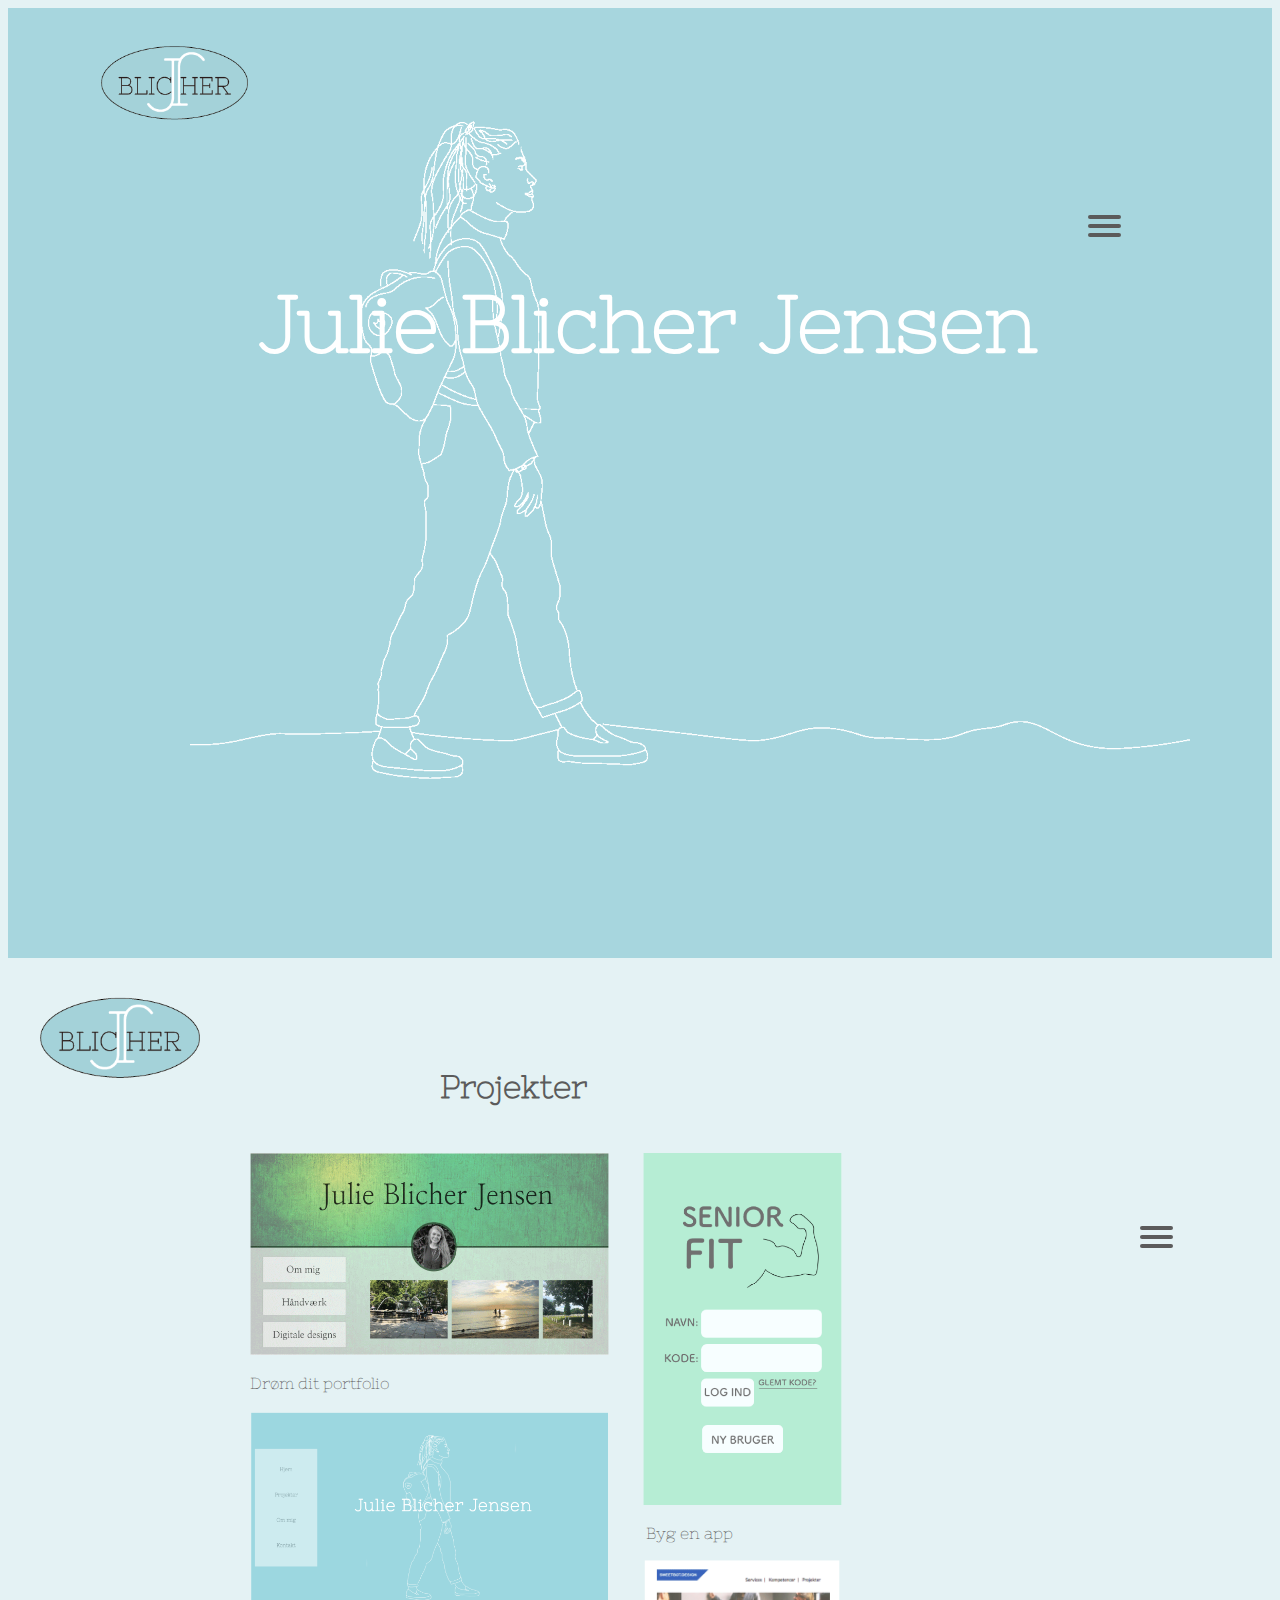
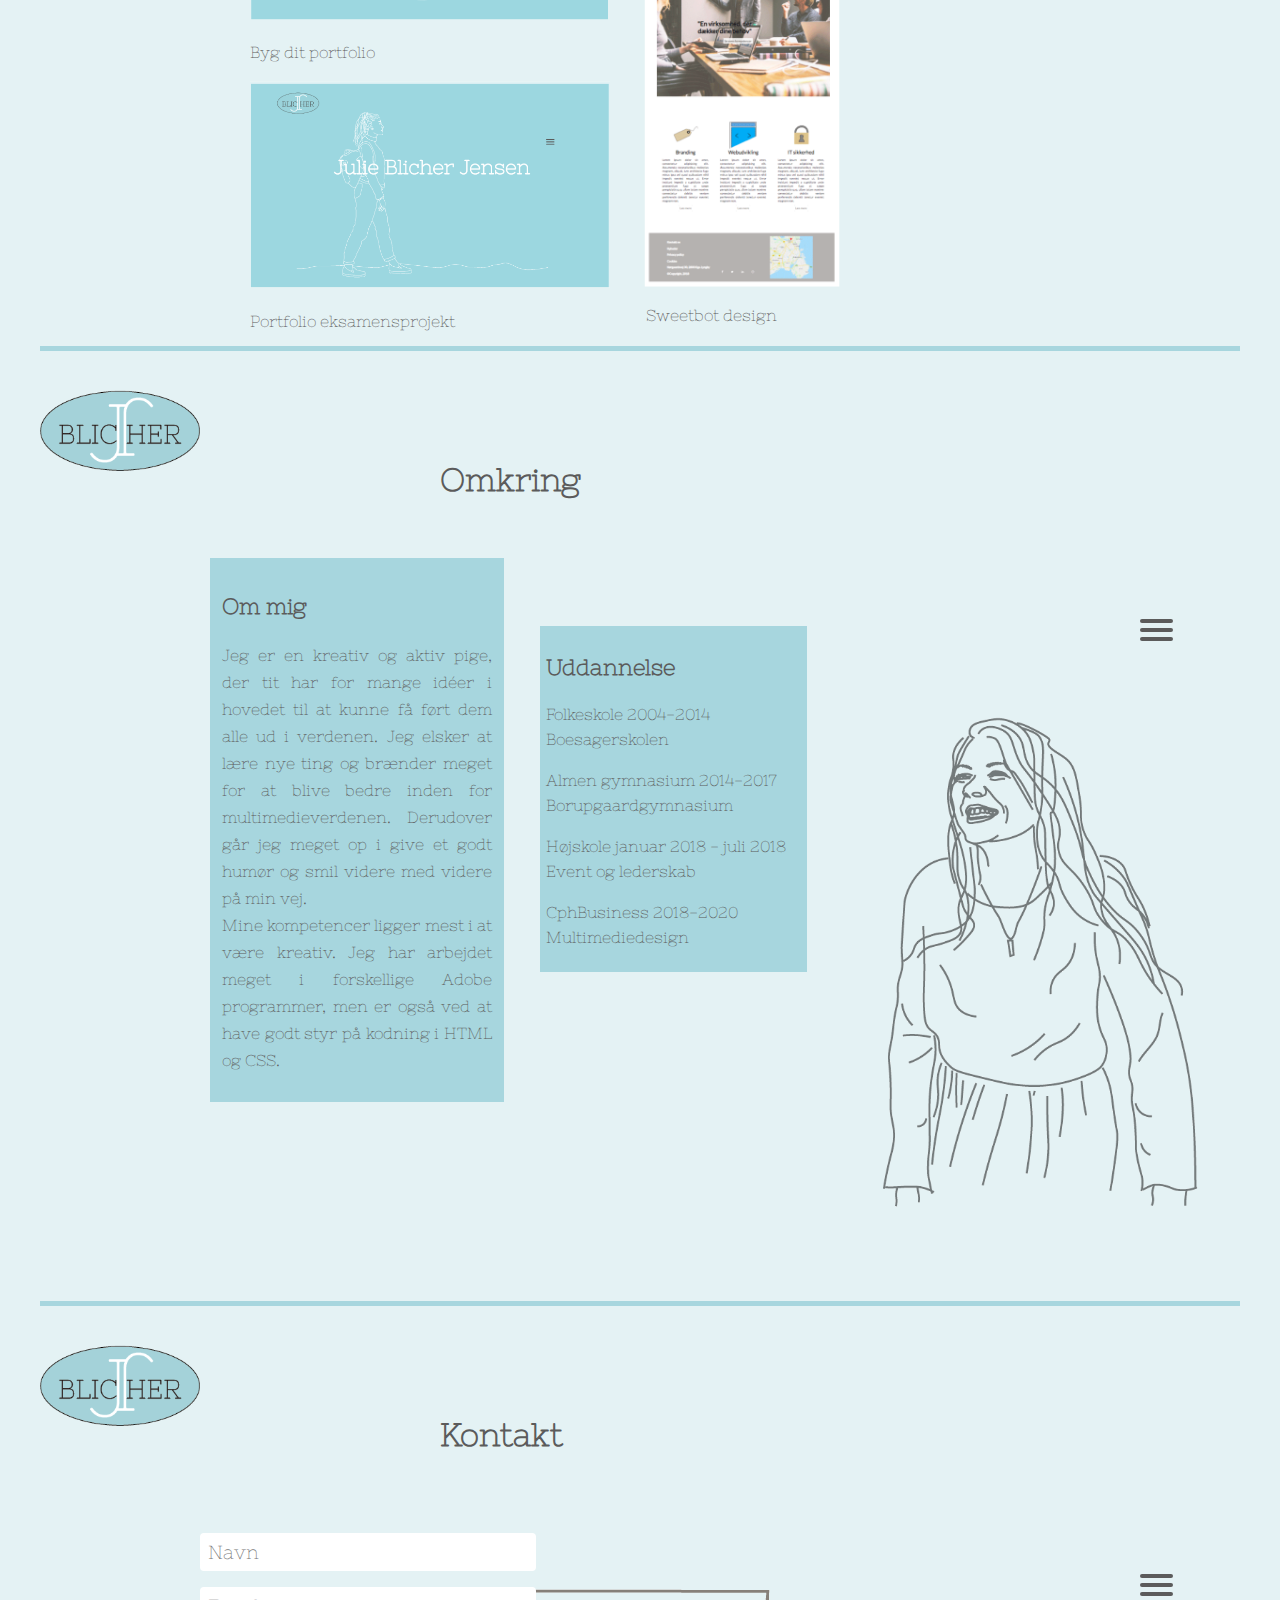
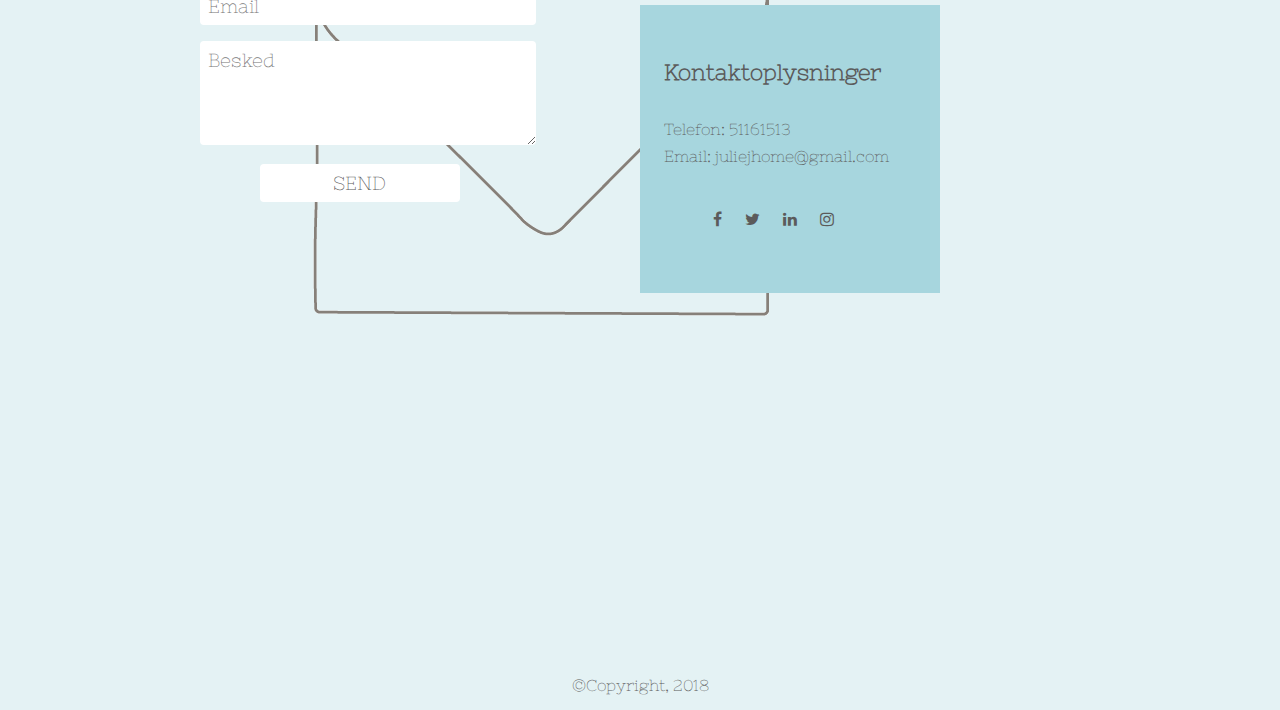
==== index.html @ 844019ba "start på forbedret version" ====
<!doctype html>
<html lang="da">
<head>
<meta charset="utf-8">
<meta name="description" content="Portfolio">
<meta name="keywords" content="portfolio">
<meta name="author" content=" Julie Blicher Jensen">
<meta name="viewport" content="width=device-width, initial-scale=1.0">
<!--Grid layout stylesheet-->
<link rel="stylesheet" href="styles/gridsetup.css">
<!--Eget stylesheet-->
<link rel="stylesheet" href="styles/stylesheet.css">
<!-- Font style -->
<link rel="stylesheet" href="https://fonts.googleapis.com/css?family=Lato">
<!-- Add icon library -->
<link rel="stylesheet" href="https://cdnjs.cloudflare.com/ajax/libs/font-awesome/4.7.0/css/font-awesome.min.css">
<title>Portfolio</title>
<!--loading jQuery-->
<script src="https://cdnjs.cloudflare.com/ajax/libs/jquery/3.3.1/jquery.min.js"></script>
<!--loading scrollTo plugin-->
<script src="jquery.scrollTo-master/jquery.scrollTo.min.js"></script>
<script>
			$(document).ready(function(){
		
				console.log('jQuery er der!');
				$('#knap').click(klik);
				
				$('nav a').click(function(){
					$(window).scrollTo(this.hash, 1000);
				});	
			});
</script>
</head>
<body>
<div class="forsidecontainer">
  <section id="forside">
    <div class="large-1-1 medium-1-1 small-1-1">
      <div class="large-1-1 medium-1-1 small-1-1">
        <div class="pilop"><a href="index.html"><img src="images1/1x/pilop2.png" alt="pilop"></a></div>
      </div>
      <div class="large-1-3 medium-1-2 small-1-2"> <a href="#"> <img class="logo" src="images1/1x/logo3.png" alt="logo"> </a> </div>
      <div class="large-1-2 medium-1-2 small-1-1">
        <div class="menuToggle">
          <input type="checkbox" />
          <span></span> <span></span> <span></span>
          <ul class="menu">
            <li><a href="#projekter">Projekter</a></li>
            <li><a href="#omkring">Omkring</a></li>
            <li><a href="#kontakt">Kontakt</a></li>
          </ul>
        </div>
      </div>
      <div class="large-1-1 medium-1-1 small-1-1 overskrift">
        <h1>Julie Blicher Jensen</h1>
      </div>
      <div class="large-1-1 medium-1-1 small-1-1 forsidebillede">
        <figure><img src="images/forside-stor.png" width="1000" height="1000" alt="forsidebillede"/></figure>
      </div>
    </div>
  </section>
</div>
<div class="container">
  <div class="grid grid-pad">
    <div class="large-1-1 medium-1-1 small-1-1 projektcontainer">
      <section id="projekter">
        <div class="large-1-3 medium-1-2 small-1-1"> <a href="#forside"> <img class="logo" src="images1/1x/logo3.png" alt="logo"> </a> </div>
        <div class="large-1-2 medium-1-2 small-1-1">
          <h1>Projekter</h1>
          <div class="menuToggle">
            <input type="checkbox" />
            <span></span> <span></span> <span></span>
            <ul class="menu2">
              <li><a href="#projekter">Projekter</a></li>
              <li><a href="#omkring">Omkring</a></li>
              <li><a href="#kontakt">Kontakt</a></li>
            </ul>
          </div>
        </div>
        <div class="large-1-1 medium-1-1 small-1-1">
          <div class="large-1-2 medium-1-2 small-1-1 flow1"> <a href="pages/drøm_dit_portfolio.html"> <img src="images/flow1.png" width="700" height="392" alt="flow1"/>
            <p>Drøm dit portfolio</p>
            </a> <a href="pages/byg_dit_portfolio.html"> <img src="images/flow2.png" width="700" height="420" alt="flow2"/>
            <p>Byg dit portfolio</p>
            </a> <a href="pages/portfolio_eksamen.html"> <img src="images/portfolio-forside.png" width="700" height="420" alt="flow5"/>
            <p>Portfolio eksamensprojekt</p>
            </a> </div>
          <div class="large-1-2 medium-1-2 small-1-1 flow3"> <a href="pages/byg_en_app.html"> <img src="images/flow3.png" width="406" height="700" alt="flow3"/>
            <p>Byg en app</p>
            </a> </div>
          <div class="large-1-2 medium-1-2 small-1-1 flow4"> <a href="pages/sweetbot.html"> <img src="images/flow4.png" width="434" height="700" alt="flow4"/>
            <p>Sweetbot design</p>
            </a> </div>
        </div>
      </section>
    </div>
    <div class="large-1-1 medium-1-1 small-1-1 omkringcontainer">
      <section id="omkring">
        <div class="large-1-3 medium-1-2 small-1-1"> <a href="#forside"> <img class="logo" src="images1/1x/logo3.png" alt="logo"> </a> </div>
        <div class="large-1-2 medium-1-2 small-1-1 ">
          <h1>Omkring</h1>
          <div class="menuToggle">
            <input type="checkbox" />
            <span></span> <span></span> <span></span>
            <ul class="menu2">
              <li><a href="#projekter">Projekter</a></li>
              <li><a href="#omkring">Omkring</a></li>
              <li><a href="#kontakt">Kontakt</a></li>
            </ul>
          </div>
        </div>
        <div class="large-1-1 medium-1-1 small-1-1 omkringbillede">
          <div class="large-1-4 medium-1-2 small-1-1" >
            <div class="fritid">
              <h3>Om mig</h3>
              <p>Jeg er en kreativ og aktiv pige, der tit har for mange idéer i hovedet til at kunne få ført dem alle ud i verdenen. Jeg elsker at lære nye ting og brænder meget for at blive bedre inden for multimedieverdenen. Derudover går jeg meget op i give et godt humør og smil videre med videre på min vej. <br>
                Mine kompetencer ligger mest i at være kreativ. Jeg har arbejdet meget i forskellige Adobe programmer, men er også ved at have godt styr på kodning i HTML og CSS.</p>
            </div>
          </div>
          <div class="large-1-4 medium-1-2 small-1-1">
            <div class="uddannelse">
              <h3>Uddannelse</h3>
              <p>Folkeskole 2004-2014 <br>
                Boesagerskolen</p>
              <p>Almen gymnasium 2014-2017<br>
                Borupgaardgymnasium</p>
              <p>Højskole januar 2018 - juli 2018<br>
                Event og lederskab</p>
              <p>CphBusiness 2018-2020<br>
                Multimediedesign</p>
            </div>
          </div>
          <div class="large-1-1 medium-1-1 hide-on-small">
            <figure><img src="images/omkring-billede.png" width="500" height="500" alt="mig"/></figure>
          </div>
        </div>
      </section>
    </div>
    <div class="large-1-1 medium-1-1 small-1-1 kontaktcontainer">
      <section id="kontakt">
        <div class="large-1-3 medium-1-2 small-1-1"> <a href="#forside"> <img class="logo" src="images1/1x/logo3.png" alt="logo"> </a> </div>
        <div class="large-1-2 medium-1-2 small-1-1 ">
          <h1>Kontakt</h1>
          <div class="menuToggle">
            <input type="checkbox" />
            <span></span> <span></span> <span></span>
            <ul class="menu2">
              <li><a href="#projekter">Projekter</a></li>
              <li><a href="#omkring">Omkring</a></li>
              <li><a href="#kontakt">Kontakt</a></li>
            </ul>
          </div>
        </div>
        <div class="large-1-1 medium-1-1 small-1-1 kontaktbox">
          <div class="large-1-3 medium-1-3 small-1-1">
            <div class="contact-form">
              <form id="contact-form" action="mailto:juliejhome@gmail.com" method="post" enctype="text/plain">
                <input name="name" type="text" class="form-control" placeholder="Navn" required>
                <br>
                <input name="name" type="email" class="form-control" placeholder="Email" required>
                <br>
                <textarea name="message" class="form-control" placeholder="Besked" rows="4" required></textarea>
                <br>
                <input type="submit" class="form-control submit" value="SEND">
              </form>
            </div>
          </div>
          <div class="large-1-3 medium-1-3 hide-on-small">
            <figure><img src="images/kuvert.gif" width="700" height="700" alt="kuvert"/></figure>
          </div>
          <div class="large-1-3 medium-1-3 small-1-1 kontaktoplysninger">
            <h4>Kontaktoplysninger</h4>
            Telefon: 51161513 <br>
            Email: juliejhome@gmail.com <br>
            <ul>
              <li><a href="https://www.facebook.com/juliejhome">
                <p class="fa fa-facebook"></p>
                </a>
                <p class="fa fa-twitter"></p>
                <p class="fa fa-linkedin"></p>
                <a href="https://www.instagram.com/juliebjensen20/">
                <p class="fa fa-instagram"></p>
                </a></li>
            </ul>
          </div>
        </div>
      </section>
    </div>
  </div>
</div>
<div class="large-1-1 medium-1-1 small-1-1 footer">
  <p>&copy;Copyright, 2018</p>
</div>
</body>
</html>
---- styles/gridsetup.css ----
@charset "utf-8";
/* CSS Document */


[class*='grid'],
[class*='large-'],
[class*='medium-'],
[class*='small-'],
.grid:after {
	-webkit-box-sizing: border-box;
	-moz-box-sizing: border-box;
	box-sizing: border-box;	
}

[class*='large-'] {
	float: left;
/*  	min-height: 1px;*/
	padding-right: 0px; /* column-space */
}

[class*='large-'] [class*='large-']:last-child {
	padding-right: 0;
}

.grid {
	width: 100%;
	max-width: 1200px;
	min-width: 748px; /* when using padded grid on ipad in portrait mode, width should be viewport-width - padding = (768 - 20) = 748. actually, it should be even smaller to allow for padding of grid containing element */
	margin: 0 auto;
	overflow: hidden;
}

.grid:after {
	content: "";
	display: table;
	clear: both;
}

.grid-pad {
	/*padding-top: 20px;*/
/*	padding-left: 20px; *//* grid-space to left */
/*	padding-right: 0;*/ /* grid-space to right: (grid-space-left - column-space) e.g. 20px-20px=0 */
}

.push-right {
	float: right;
}

@media screen and (min-width: 1200px){
	.container{
		max-width: 1200px;
		margin: 0 auto;
	}
}
@media screen and (min-width: 2000px){
	.forsidecontainer{
		max-width: 2000px;
		margin: 0 auto;
	}
}
/* Large layout content*/

.large-1-1 {
	width: 100%;
}
.large-2-3, .large-8-12 {
	width: 66.66%;
}

.large-1-2, .large-6-12 {
	width: 50%;
}

.large-1-3, .large-4-12 {
	width: 33.33%;
}

.large-1-4, .large-3-12 {
	width: 25%;
}

.large-1-5 {
	width: 20%;
}

.large-1-6, .large-2-12 {
	width: 16.667%;
}

.large-1-7 {
	width: 14.28%;
}

.large-1-8 {
	width: 12.5%;
}

.large-1-9 {
	width: 11.1%;
}

.large-1-10 {
	width: 10%;
}

.large-1-11 {
	width: 9.09%;
}

.large-1-12 {
	width: 8.33%
}

/* Large Layout Columns */

.large-11-12 {
	width: 91.66%
}

.large-10-12 {
	width: 83.333%;
}

.large-9-12 {
	width: 75%;
}

.large-5-12 {
	width: 41.66%;
}

.large-7-12 {
	width: 58.33%
}

.hide-on-large {
		display: none !important;
		width: 0;
		height: 0;
	}
/* Pushing blocks */

.push-2-3, .push-8-12 {
	margin-left: 66.66%;
}

.push-1-2, .push-6-12 {
	margin-left: 50%;
}

.push-1-3, .push-4-12 {
	margin-left: 33.33%;
}

.push-1-4, .push-3-12 {
	margin-left: 25%;
}

.push-1-5 {
	margin-left: 20%;
}

.push-1-6, .push-2-12 {
	margin-left: 16.667%;
}

.push-1-7 {
	margin-left: 14.28%;
}

.push-1-8 {
	margin-left: 12.5%;
}

.push-1-9 {
	margin-left: 11.1%;
}

.push-1-10 {
	margin-left: 10%;
}

.push-1-11 {
	margin-left: 9.09%;
}

.push-1-12 {
	margin-left: 8.33%
}

@media handheld, only screen and (max-width: 768px) {
	.grid {
		width: 100%;
		min-width: 0;
		margin-left: 0;
		margin-right: 0;
		padding-left: 20px; /* grid-space to left */
		padding-right: 10px; /* grid-space to right: (grid-space-left - column-space) e.g. 20px-10px=10px */
	}

	[class*='large-'] {
		width: auto;
		float: none;
		margin: 10px 0;
		padding-left: 0;
		padding-right: 10px; /* column-space */
	}

	[class*='large-'] [class*='large-'] {
		padding-right: 0;
	}

	/* Medium Layout */

	[class*='medium-'] {
		float: left;
		margin: 0 0 10px;
		padding-left: 0;
		padding-right: 10px; /* column-space */
		padding-bottom: 0;
	}

	.medium-1-1 {
		width: 100%;
	}
	.medium-2-3, .medium-8-12 {
		width: 66.66%;
	}

	.medium-1-2, .medium-6-12 {
		width: 50%;
	}

	.medium-1-3, .medium-4-12 {
		width: 33.33%;
	}

	.medium-1-4, .medium-3-12 {
		width: 25%;
	}

	.medium-1-5 {
		width: 20%;
	}

	.medium-1-6, .medium-2-12 {
		width: 16.667%;
	}

	.medium-1-7 {
		width: 14.28%;
	}

	.medium-1-8 {
		width: 12.5%;
	}

	.medium-1-9 {
		width: 11.1%;
	}

	.medium-1-10 {
		width: 10%;
	}

	.medium-1-11 {
		width: 9.09%;
	}

	.medium-1-12 {
		width: 8.33%
	}

	/* medium Layout Columns */

	.medium-11-12 {
		width: 91.66%
	}

	.medium-10-12 {
		width: 83.333%;
	}

	.medium-9-12 {
		width: 75%;
	}

	.medium-5-12 {
		width: 41.66%;
	}

	.medium-7-12 {
		width: 58.33%
	}

	.hide-on-medium {
		display: none !important;
		width: 0;
		height: 0;
	}
}

@media handheld, only screen and (max-width: 375px) {
	.grid {
		width: 100%;
		min-width: 0;
		margin-left: 0;
		margin-right: 0;
		padding-left: 20px; /* grid-space to left */
		padding-right: 10px; /* grid-space to right: (grid-space-left - column-space) e.g. 20px-10px=10px */
	}

	[class*='medium-'] {
		width: auto;
		float: none;
		margin: 10px 0;
		padding-left: 0;
		padding-right: 10px; /* column-space */
	}

	[class*='medium-'] [class*='medium-'] {
		padding-right: 0;
	}

	/* Small Layout */

	[class*='small-'] {
		float: left;
		margin: 0 0 10px;
		padding-left: 0;
		padding-right: 10px; /* column-space */
		padding-bottom: 0;
	}

	.small-1-1 {
		width: 100%;
	}
	.small-2-3, .small-8-12 {
		width: 66.66%;
	}

	.small-1-2, .small-6-12 {
		width: 50%;
	}

	.small-1-3, .small-4-12 {
		width: 33.33%;
	}

	.small-1-4, .small-3-12 {
		width: 25%;
	}

	.small-1-5 {
		width: 20%;
	}

	.small-1-6, .small-2-12 {
		width: 16.667%;
	}

	.small-1-7 {
		width: 14.28%;
	}

	.small-1-8 {
		width: 12.5%;
	}

	.small-1-9 {
		width: 11.1%;
	}

	.small-1-10 {
		width: 10%;
	}

	.small-1-11 {
		width: 9.09%;
	}

	.small-1-12 {
		width: 8.33%
	}

	/* small Layout Columns */

	.small-11-12 {
		width: 91.66%
	}

	.small-10-12 {
		width: 83.333%;
	}

	.small-9-12 {
		width: 75%;
	}

	.small-5-12 {
		width: 41.66%;
	}

	.small-7-12 {
		width: 58.33%
	}

	.hide-on-small {
		display: none !important;
		width: 0;
		height: 0;
	}
}
---- styles/stylesheet.css ----
@charset "UTF-8";
/* CSS Document */
@import url('https://fonts.googleapis.com/css?family=Nixie+One');
body {
	background: #E4F2F4;
	font-family: 'Nixie One', cursive;
	color: #5B5B5B;
	overflow-x: hidden;
}
section {
	height: 100vh;
	padding-top: 50px;
	display: block;
}
/*forside style*/
#forside {
	background: #A7D6DE;
}
.overskrift {
	color: white;
	text-align: center;
	font-size: 2.5em;
	position: absolute;
	top: 150px;
}
.forsidebillede figure {
	position: absolute;
	left: 150px;
	top: -60px;
}
/*projekt style*/
.projektcontainer {
	border-bottom: 5px solid #A7D6DE;
}
.flow1 img {
	width: 60%;
	height: auto;
	margin-left: 210px;
}
.flow3 img {
	width: 34%;
	height: auto;
}
.flow4 img {
	width: 34%;
	height: auto;
}
.flow1 p {
	margin-left: 210px;
}
.flow1 a {
	text-decoration: none;
	color: #5B5B5B;
}
.flow1 a:hover {
	opacity: 0.8;
}
.flow3 p {
	margin-left: 1%;
}
.flow3 a {
	text-decoration: none;
	color: #5B5B5B;
}
.flow3 a:hover {
	opacity: 0.8;
}
.flow4 p {
	margin-left: 1%;
}
.flow4 a {
	text-decoration: none;
	color: #5B5B5B;
}
.flow4 a:hover {
	opacity: 0.8;
}
/*omkring style*/
.fritid {
	width: 90%;
	background: #A7D6DE;
	padding: 4%;
	margin: 4%;
	line-height: 27px;
	text-align: justify;
	margin-left: 170px;
}
.uddannelse {
	width: 85%;
	background: #A7D6DE;
	padding: 2%;
	margin: 4%;
	line-height: 25px;
	margin-left: 200px;
	margin-top: 80px;
}
h3 {
	font-size: 1.4em;
}
.omkringbillede figure {
	position: absolute;
	margin-top: -400px;
	left: 750px;
	z-index: -1;
	opacity: 0.5;
}
/*kontakt style */
.kontaktcontainer {
	border-top: 5px solid #A7D6DE;
}
h1 {
	margin-top: 10%;
	font-size: 2em;
}
.kontaktbox {
	margin-top: 2%;
}
.contact-form {
	text-align: center;
}
.form-control {
	width: 80%;
	height: auto;
	margin: 2% 2% 2% 40%;
	padding: 2%;
	border: none;
	font-family: 'Nixie One', cursive;
	font-size: 1.2em;
	border-radius: 4px;
	color: #5B5B5B;
	background: white;
}
.submit {
	width: 50%;
	margin-left: 55%;
	border-radius: 4px;
}
.submit:hover {
	background: #A7D6DE;
	color: #5B5B5B;
}
.kontaktbox figure {
	width: 80%;
	height: auto;
	position: relative;
	bottom: 115px;
	right: 270px;
	z-index: -1;
	opacity: 0.5;
}
.kontaktoplysninger {
	width: 25%;
	background: #A7D6DE;
	padding: 2%;
	line-height: 27px;
	position: relative;
	right: 200px;
	top: 80px;
}
.kontaktoplysninger h4 {
	font-size: 1.4em;
}
.fa {
	color: #5B5B5B;
	padding: 4%;
}
li {
	list-style: none;
}
/*logo + burgermenu style +pil*/
.pilop img {
	width: 40%;
}
.pilop {
	position: fixed;
	left: 1350px;
	top: 760px;
}
#forside .logo {
	width: 35%;
	height: auto;
	margin-left: 22%;
	margin-top: -5%;
}
.logo {
	width: 40%;
	height: auto;
	margin-top: -5%;
}
#forside .menuToggle {
	display: block;
	position: absolute;
	top: 215px;
	left: 85%;
	z-index: 1;
	-webkit-user-select: none;
	user-select: none;
}
.menuToggle {
	display: block;
	position: relative;
	top: 100px;
	left: 700px;
	z-index: 1;
	-webkit-user-select: none;
	user-select: none;
}
.menuToggle input {
	display: block;
	width: 40px;
	height: 32px;
	position: absolute;
	top: -7px;
	left: -5px;
	cursor: pointer;
	opacity: 0;
	z-index: 2;
	-webkit-touch-callout: none;
}
.menuToggle span {
	display: block;
	width: 33px;
	height: 4px;
	margin-bottom: 5px;
	position: relative;
	background: #5B5B5B;
	border-radius: 3px;
	z-index: 1;
	transform-origin: 4px 0px;
	transition: transform 0.5s cubic-bezier(0.77, 0.2, 0.05, 1.0),  background 0.5s cubic-bezier(0.77, 0.2, 0.05, 1.0),  opacity 0.55s ease;
}
.menuToggle span:first-child {
	transform-origin: 0% 0%;
}
.menuToggle span:nth-last-child(2) {
	transform-origin: 0% 100%;
}
.menuToggle input:checked ~ span {
	opacity: 1;
	transform: rotate(45deg) translate(-2px, -1px);
	background: #5B5B5B;
}
.menuToggle input:checked ~ span:nth-last-child(3) {
	opacity: 0;
	transform: rotate(0deg) scale(0.2, 0.2);
}
.menuToggle input:checked ~ span:nth-last-child(2) {
	transform: rotate(-45deg) translate(0, -1px);
}
.menu {
	position: absolute;
	width: 250px;
	margin: -100px 0 0 -50px;
	padding: 50px;
	padding-top: 120px;
	background: #E4F2F4;
	list-style-type: none;
	-webkit-font-smoothing: antialiased;
	transform-origin: 0% 0%;
	transform: translate(130%, 0);
	transition: transform 0.5s cubic-bezier(0, 0, 0.05, 1.0)
}
.menu li {
	padding: 25px 10px;
	margin-left: 20px;
	font-size: 22px;
}
.menu2 {
	position: absolute;
	width: 250px;
	margin: -100px 0 0 -50px;
	padding: 50px;
	padding-top: 120px;
	background: #A7D6DE;
	list-style-type: none;
	-webkit-font-smoothing: antialiased;
	transform-origin: 0% 0%;
	transform: translate(130%, 0);
	transition: transform 0.5s cubic-bezier(0, 0, 0.05, 1.0);
}
.menu2 li {
	padding: 25px 10px;
	margin-left: 20px;
	font-size: 22px;
}
ul a {
	text-decoration: none;
	color: #5B5B5B;
	font-weight: 600;
}
.menu a:hover {
	color: #A7D6DE;
}
.menu2 a:hover {
	color: #E4F2F4;
}
.menuToggle input:checked ~ ul {
	transform: translateX(-200px);
}
/*footer*/
.footer p {
	text-align: center;
}
/*Drøm dit portfolio style*/
.dromoverskrift h1 {
	text-align: center;
	position: relative;
	top: -190px;
	font-size: 3em;
	margin-bottom: -5%;
	color: #5B5B5B;
}
.dromoverskrift img {
	width: 10%;
	height: auto;
	margin-top: 10%;
}
.dromrakke1 p {
	line-height: 27px;
	margin: 2% 10% 0 10%;
	text-align: justify;
}
.dromrakke1 img {
	width: 85%;
	height: auto;
}
.dromrakke1 a {
	font-size: 1.3em;
	color: #5B5B5B;
}
.dromrakke2 img {
	width: 90%;
	height: auto;
	margin-top: 10%;
}
.dromrakke3 h3 {
	font-size: 1.6em;
	margin: 5% 0 0 5%;
}
.dromrakke3 h4 {
	margin: 5% 0 0 10%;
}
.layout p {
	margin: 5% 0 15% 10%;
	line-height: 27px;
	text-align: justify;
}
.farver p {
	margin: 5% 20% 15% 10%;
	line-height: 27px;
	text-align: justify;
}
/*Byg dit portfolio style*/
.bygoverskrift h1 {
	text-align: center;
	position: relative;
	top: -190px;
	font-size: 3em;
	margin-bottom: -5%;
	color: #5B5B5B;
}
.bygoverskrift img {
	width: 10%;
	height: auto;
	margin-top: 10%;
}
.bygrakke1 p {
	line-height: 27px;
	margin: 0 10% 0 10%;
	text-align: justify;
}
.bygrakke1 img {
	width: 85%;
	height: auto;
}
.bygrakke1 a {
	font-size: 1.3em;
	color: #5B5B5B;
	margin: 2% 10% 0 10%;
}
.bygrakke2 img {
	width: 90%;
	height: auto;
	margin-top: 10%;
	border: 1px solid #A7D6DE;
}
.bygrakke3 h3 {
	font-size: 1.6em;
	margin: 5% 0 0 5%;
}
.bygrakke3 h4 {
	margin: 5% 0 0 10%;
}
.layout p {
	margin: 5% 0 15% 10%;
	line-height: 27px;
	text-align: justify;
}
.farver p {
	margin: 5% 20% 15% 10%;
	line-height: 27px;
	text-align: justify;
}
/*Byg en app style*/
.appoverskrift h1 {
	text-align: center;
	position: relative;
	top: -190px;
	font-size: 3em;
	margin-bottom: -5%;
	color: #5B5B5B;
}
.appoverskrift img {
	width: 10%;
	height: auto;
	margin-top: 10%;
}
.apprakke1 p {
	line-height: 27px;
	margin: 0 10% 0 10%;
	text-align: justify;
}
.apprakke1 img {
	width: 40%;
	height: auto;
}
.apprakke1 a {
	font-size: 1.3em;
	color: #5B5B5B;
	margin: 2% 10% 0 10%;
}
.apprakke2 h1 {
	margin: 5% 0 0 5%;
}
.apprakke3 h3 {
	margin: 5% 0 0 5%;
}
.ide p {
	margin: 5% 0 5% 10%;
	line-height: 27px;
	text-align: justify;
}
.tekst p {
	margin: 5% 10% 5% 10%;
	line-height: 27px;
	text-align: justify;
}
.apprakke4 img {
	width: 100%;
	height: auto;
}
.apprakke5 h1 {
	margin: 5% 0 0 5%;
}
.apprakke6 h3 {
	margin: 5% 0 0 5%;
}
.apprakke7 img {
	width: 100%;
	height: auto;
	margin-bottom: 15%;
}
/*Sweetbot style*/
.sweetoverskrift h1 {
	text-align: center;
	position: relative;
	top: -190px;
	font-size: 3em;
	margin-bottom: -5%;
	color: #5B5B5B;
}
.sweetoverskrift img {
	width: 10%;
	height: auto;
	margin-top: 10%;
}
.sweetrakke1 p {
	line-height: 27px;
	margin: 0 10% 0 10%;
	text-align: justify;
}
.sweetrakke1 img {
	width: 40%;
	height: auto;
}
.sweetrakke1 a {
	font-size: 1.3em;
	color: #5B5B5B;
	margin: 2% 10% 0 10%;
}
.sweetrakke2 h1 {
	margin: 5% 0 0 5%;
}
.sweetrakke3 h3 {
	margin: 5% 0 0 5%;
}
.ide p {
	margin: 5% 0 5% 10%;
	line-height: 27px;
	text-align: justify;
}
.tekst p {
	margin: 5% 10% 5% 10%;
	line-height: 27px;
	text-align: justify;
}
.sweetrakke4 img {
	width: 80%;
	height: auto;
}
.sweetrakke5 h1 {
	margin: 5% 0 0 5%;
}
.sweetrakke6 h3 {
	margin: 5% 0 0 5%;
}
.sweetrakke7 img {
	width: 80%;
	height: auto;
	margin-bottom: 15%;
}
/*Eksamensprojekt style*/
.portfoliooverskrift h1 {
	text-align: center;
	position: relative;
	top: -190px;
	font-size: 3em;
	margin-bottom: -5%;
	color: #5B5B5B;
}
.portfoliooverskrift img {
	width: 10%;
	height: auto;
	margin-top: 10%;
}
.portfoliorakke1 p {
	line-height: 27px;
	margin: 0 10% 0 10%;
	text-align: justify;
}
.portfoliorakke1 a {
	font-size: 1.2em;
	margin: 0 1% 0 1%;
	color: #5B5B5B;
}
.portfoliorakke1 img {
	width: 100%;
	height: auto;
}
.udgangspunkt h3 {
	line-height: 27px;
	margin: 5% 5% 2% 10%;
	text-align: justify;
}
.udgangspunkt p {
	line-height: 27px;
	margin: 0 5% 0 10%;
	text-align: justify;
}
.udgangspunkt2 p {
	line-height: 27px;
	margin: 11% 10% 0 5%;
	text-align: justify;
}
.udgangspunkt a {
	text-decoration: none;
	color: blue;
	font-weight: 800;
}
.design img {
	width: 90%;
	height: auto;
	margin: -7% 10% 0 10%;
}
.design p {
	line-height: 27px;
	margin: 0 10% 0 10%;
	text-align: justify;
}
.design h3 {
	line-height: 27px;
	margin: 5% 5% 2% 5%;
	text-align: justify;
}
.design2 img {
	width: 85%;
	height: auto;
	margin: 5% 10% 0 9%;
}
.malgruppe h3 {
	line-height: 27px;
	margin: 5% 5% 2% 10%;
	text-align: justify;
}
.malgruppe p {
	line-height: 27px;
	margin: 0 5% 0 10%;
	text-align: justify;
}
.persona p {
	line-height: 27px;
	margin: 11% 10% 0 5%;
	text-align: justify;
}
.persona a {
	text-decoration: none;
	color: blue;
	font-weight: 800;
}
.portfoliorakke7 img {
	width: 70%;
	height: auto;
}
.portfoliorakke8 img {
	width: 90%;
	height: auto;
}
.portfoliorakke9 img {
	width: 80%;
	height: auto;
}
.portfoliorakke3 h3 {
	line-height: 27px;
	margin: 5% 5% 2% 5%;
	text-align: justify;
}
.portfoliorakke3 img {
	width: 100%;
	height: auto;
	margin: 4% 10% 5% 7%;
}
.ganttkort p {
	line-height: 27px;
	margin: 0 10% 10% 10%;
	text-align: justify;
}
.ganttkort a {
	text-decoration: none;
	color: blue;
	font-weight: 800;
}
.portfoliorakke4 h3 {
	line-height: 27px;
	margin: 0 5% 2% 10%;
	text-align: justify;
}
.portfoliorakke4 img {
	width: 90%;
	height: auto;
	margin: 0 10% 5% 7%;
}
.projektstyring p {
	line-height: 27px;
	margin: 7% 10% 10% 10%;
	text-align: justify;
}
.projektstyring a {
	text-decoration: none;
	color: blue;
	font-weight: 800;
}
.portfoliorakke5 h3 {
	line-height: 27px;
	margin: 0 5% 2% 5%;
	text-align: justify;
}
.portfoliorakke5 img {
	width: 80%;
	height: auto;
	margin: 0 10% 5% 10%;
}
.brainstorm p {
	line-height: 27px;
	margin: 0 10% 10% 10%;
	text-align: justify;
}
.portfoliorakke6 img {
	width: 60%;
	height: auto;
	margin: -25% 10% 0 20%;
}
.sitemap p {
	line-height: 27px;
	margin: 0 10% 10% 10%;
	text-align: justify;
}
.portfoliorakke7 img {
	width: 60%;
	height: auto;
	margin: -17% 10% 5% 20%;
}
.skitser p {
	line-height: 27px;
	margin: 0 10% 10% 10%;
	text-align: justify;
}
.portfoliorakke8 img {
	width: 80%;
	height: auto;
	margin: -7% 10% 5% 10%;
}
.moodboard p {
	line-height: 27px;
	margin: 0 10% 10% 10%;
	text-align: justify;
}
.portfoliorakke9 img {
	width: 80%;
	height: auto;
	margin: -7% 10% 5% 10%;
}
.wireframes p {
	line-height: 27px;
	margin: 0 10% 10% 10%;
	text-align: justify;
}
.portfoliorakke10 img {
	width: 80%;
	height: auto;
	margin: -7% 10% 5% 10%;
}
.mockups p {
	line-height: 27px;
	margin: 0 10% 10% 10%;
	text-align: justify;
}
.portfoliorakke11 img {
	width: 80%;
	height: auto;
	margin: -4% 10% 5% 10%;
}
.styletile p {
	line-height: 27px;
	margin: 0 10% 10% 10%;
	text-align: justify;
}
.kodning h3 {
	line-height: 27px;
	margin: 5% 5% 2% 10%;
	text-align: justify;
}
.kodning p {
	line-height: 27px;
	margin: 0 5% 15% 10%;
	text-align: justify;
}
.fremadrettet h3 {
	line-height: 27px;
	margin: 5% 5% 2% 10%;
	text-align: justify;
}
.freadrettet p {
	line-height: 27px;
	margin: 11% 10% 15% 5%;
	text-align: justify;
}

/*iPad style*/
@media handheld, only screen and (max-width: 768px) and (min-width: 414px) {
/*forside style medium*/
.overskrift {
	font-size: 2em;
	position: absolute;
	top: 300px;
}
.forsidebillede figure {
	position: absolute;
	left: -100px;
	top: 10px;
}
/*burgermenu + logo style + pil*/
	.pilop img {
		width:80%;
	}
.pilop {
	position: fixed;
	left: 655px;
	top: 900px;
}
#forside .logo {
	width: 35%;
	margin-left: 7%;
	margin-top: -5%;
}
.logo {
	width: 37%;
	margin-top: -5%;
}
.menu {
	position: absolute;
	padding: 50px;
	padding-top: 120px;
	transform-origin: 0% 0%;
	transform: translate(100%, 0);
	transition: transform 0.5s cubic-bezier(0, 0, 0.05, 1.0)
	}
	.menu2 {
	transform: translate(100%, 0);
	transition: transform 0.5s cubic-bezier(0, 0, 0.05, 1.0);
	}		
#forside .menuToggle {
	top: 100px;
	left: 650px;
}
#projekter .menuToggle {
	top: -50px;
	left: 280px;
}
#omkring .menuToggle {
	top: -50px;
	left: 280px;
}
#kontakt .menuToggle {
	top: -50px;
	left: 280px;
}
.menuToggle input:checked ~ ul {
	transform: translateX(-200px);
}
/*projekt style medium*/
#projekter h1 {
	position: relative;
	right: 100px;
}
.flow1 img {
	width: 90%;
	height: auto;
	margin-left: 100px;
}
.flow3 img {
	width: 53%;
	height: auto;
	margin-left: 80px;
}
.flow4 img {
	width: 53%;
	height: auto;
	margin-left: 80px;
	position: relative;
	top: -28px;
}
.flow1 p {
	margin-left: 100px;
}
.flow3 p {
	margin-left: 83px;
	position: relative;
	top: -10px;
}
.flow4 p {
	margin-left: 83px;
	position: relative;
	top: -27px
}
/*omkring style medium*/
#omkring h1 {
	position: relative;
	right: 100px;
}
.fritid {
	width: 70%;
	margin-left: 30px;
}
.uddannelse {
	width: 70%;
	margin-left: -30px;
	margin-top: 14px;
}
.omkringbillede figure {
	position: absolute;
	margin-top: -200px;
	left: 200px;
	z-index: -1;
	opacity: 0.5;
}
.omkringbillede img {
	width: 90%;
	height: auto;
	position: relative;
	left: 100px;
}
/*kontakt style medium*/
#kontakt h1 {
	position: relative;
	right: 100px;
}
.form-control {
	width: 100%;
	height: auto;
	margin: 2% 2% 2% 40%;
	padding: 2%;
}
.submit {
	width: 50%;
	margin-left: 55%;
	border-radius: 4px;
}
.submit:hover {
	background: #A7D6DE;
	color: #5B5B5B;
}
.kontaktbox figure {
	width: 80%;
	height: auto;
	position: relative;
	bottom: 115px;
	right: 270px;
	z-index: -1;
	opacity: 0.5;
}
.kontaktoplysninger {
	width: 40%;
	background: #A7D6DE;
	padding: 2%;
	line-height: 27px;
	position: relative;
	left: 370px;
	top: -600px;
}
/*drøm dit portfolio style medium*/
.dromoverskrift h1 {
	text-align: center;
	position: relative;
	top: -100px;
	font-size: 2.5em;
	margin-bottom: -5%;
}
.dromrakke1 img {
	width: 100%;
	margin-top: 12px;
}
.dromrakke1 p {
	margin: 5%;
}
.dromrakke3 h3 {
	margin: 2%;
}
.dromrakke3 h4 {
	margin: 5%;
}
.layout p {
	margin: 5%;
}
.farver p {
	margin: 5%;
}
/*byg dit portfolio style medium*/
.bygoverskrift h1 {
	top: -100px;
	font-size: 2.5em;
	margin-bottom: -5%;
}
.bygrakke1 img {
	width: 100%;
}
.bygrakke1 p {
	margin: 0 5% 0 5%;
}
.bygrakke1 a {
	font-size: 1.2em;
	margin: 5%;
}
.bygrakke3 h3 {
	margin: 2%;
}
.bygrakke3 h4 {
	margin: 5%;
}
.layout p {
	margin: 5%;
}
.farver p {
	margin: 5%;
}
/*byg en app style medium*/
.appoverskrift h1 {
	top: -100px;
	font-size: 2.5em;
	margin-bottom: -5%;
}
.apprakke1 p {
	line-height: 27px;
	margin: 0 5% 0 5%;
	text-align: justify;
}
.apprakke1 img {
	width: 49%;
	height: auto;
}
.apprakke1 a {
	font-size: 1.3em;
	margin: 2% 10% 0 5%;
}
.apprakke2 h1 {
	margin: 5% 0 0 5%;
}
.apprakke3 h3 {
	margin: 5% 0 0 5%;
}
.ide p {
	margin: 5%;
}
.tekst p {
	margin: 5%;
}
.apprakke5 h1 {
	margin: 5% 0 0 5%;
}
.apprakke6 h3 {
	margin: 5% 0 0 5%;
}
.apprakke7 img {
	width: 100%;
	height: auto;
	margin-bottom: 15%;
}
/*sweetbot style medium*/
.sweetoverskrift h1 {
	top: -100px;
	font-size: 2.5em;
	margin-bottom: -5%;
}
.sweetrakke1 p {
	line-height: 27px;
	margin: 0 5% 0 5%;
}
.sweetrakke1 img {
	width: 49%;
}
.sweetrakke1 a {
	font-size: 1.3em;
	margin: 2% 5% 0 5%;
}
.sweetrakke2 h1 {
	margin: 2%;
}
.sweetrakke3 h3 {
	margin: 2%;
}
.ide p {
	margin: 5% 0 5% 5%;
}
.tekst p {
	margin: 5%;
}
.sweetrakke4 img {
	width: 90%;
}
.sweetrakke5 h1 {
	margin: 2%;
}
.sweetrakke6 h3 {
	margin: 2%;
}
.sweetrakke7 img {
	width: 90%;
}
/*portfolio eksamensprojekt style medium*/
.portfoliooverskrift h1 {
	top: -100px;
	font-size: 2.5em;
	margin-bottom: -5%;
}
.portfoliorakke1 p {
	margin: 0 5% 0 5%;
}
.udgangspunkt h3 {
	margin: 5% 5% 2% 5%;
}
.udgangspunkt p {
	margin: 0 5% 0 5%;
}
.udgangspunkt2 p {
	margin: 11% 5% 0 5%;
}
.design img {
	width: 90%;
	height: auto;
	margin: 25% 5% 0 5%;
}
.design p {
	margin: 0 5% 0 5%;
}
.design h3 {
	margin: 2%;
}
.design2 img {
	width: 90%;
	margin: 30% 5% 0 5%;
}
.malgruppe h3 {
	margin: 5% 5% 2% 5%;
}
.malgruppe p {
	margin: 0 5% 0 5%;
}
.persona p {
	margin: 11% 5% 0 5%;
}
.portfoliorakke3 h3 {
	margin: 2%;
}
.portfoliorakke3 img {
	margin: 20% 5% 5% 5%;
}
.ganttkort p {
	margin: 0 5% 5% 5%;
}
.portfoliorakke4 h3 {
	margin: 2%;
}
.portfoliorakke4 img {
	width: 95%;
	margin: 30% 5% 5% 5%;
}
.projektstyring p {
	margin: 5%;
}
.portfoliorakke5 h3 {
	margin: 2%;
}
.portfoliorakke5 img {
	width: 100%;
	margin: 10% 5% 5% 5%;
}
.brainstorm p {
	margin: 0 5% 5% 5%;
}
.portfoliorakke6 img {
	width: 90%;
	margin: -15% 5% 0 5%;
}
.sitemap p {
	margin: 0 5% 5% 5%;
}
.portfoliorakke7 img {
	width: 95%;
	margin: -30% 5% 5% 5%;
}
.skitser p {
	margin: 0 5% 5% 5%;
}
.portfoliorakke8 img {
	width: 90%;
	margin: 20% 5% 0% 5%;
}
.moodboard p {
	margin: 0 5% 5% 5%;
}
.portfoliorakke9 img {
	width: 100%;
	margin: 15% 5% 5% 5%;
}
.wireframes p {
	margin: 0 5% 5% 5%;
}
.portfoliorakke10 img {
	width: 95%;
	margin: 30% 0% 5% 5%;
}
.mockups p {
	margin: 0 5% 5% 5%;
}
.portfoliorakke11 img {
	width: 95%;
	margin: 30% 5% 5% 5%;
}
.styletile p {
	margin: 0 5% 5% 5%;
}
.kodning h3 {
	margin: 5%;
}
.kodning p {
	margin: 0 5% 15% 5%;
}
.fremadrettet h3 {
	margin: 5%;
}
.freadrettet p {
	margin: 11% 5% 15% 5%;
}
}

/*iPhone style*/
@media handheld, only screen and (max-width: 414px) and (min-width:1px) {
/*forside style small*/

.overskrift {
	font-size: 2em;
	position: absolute;
	top: 150px;
}
.forsidebillede figure {
	position: absolute;
	left: -150px;
	top: -40px;
}
.forsidebillede img {
	width: 800px;
	height: auto;
}
/*burger menu style small + logo*/
.pilop img {
	width: 90%;
}
.pilop {
	position: fixed;
	left: 320px;
	top: 550px;
}
#forside .logo {
	width: 55%;
	height: auto;
	margin-left: 15%;
	margin-top: -40%;
}
.logo {
	width: 30%;
	height: auto;
	margin-top: -5%;
}
.menu {
	width: 400px;
	padding: 40px;
	padding-top: 100px;
	position: absolute;
	margin: -100px 0 0 -50px;
	transform: translate(40%, 0);
	transition: transform 0.5s cubic-bezier(0, 0, 0.05, 1.0)
}
#forside .menuToggle {
	top: 40px;
	left: 300px;
}
#projekter .menuToggle {
	top: -150px;
	left: 280px;
}
#omkring .menuToggle {
	top: -150px;
	left: 280px;
}
#kontakt .menuToggle {
	top: -150px;
	left: 280px;
}
.menuToggle input:checked ~ ul {
	transform: translateX(-270px);
}
.menu2 {
	position: absolute;
	width: 400px;
	margin: -100px 0 0 -50px;
	padding: 40px;
	padding-top: 100px;
	transform: translate(80%, 0);
}
/*projekt style small*/
.flow1 img {
	width: 100%;
	height: auto;
	margin-left: 0px;
}
.flow3 img {
	width: 50%;
	height: auto;
}
.flow4 img {
	width: 50%;
	height: auto;
}
.flow1 p {
	margin-left: 0px;
}
/*omkring style small*/
.fritid {
	width: 90%;
	line-height: 23px;
	margin-left: 0px;
	text-align: left;
}
.uddannelse {
	width: 90%;
	line-height: 20px;
	margin-left: 0px;
	margin-top: 0px;
}
h3 {
	font-size: 1.2em;
}
/*kontakt style small*/
.kontaktoplysninger {
	width: 100%;
	line-height: 23px;
	position: relative;
	right: 0px;
	top: 0px;
}
.kontaktoplysninger h4 {
	font-size: 1.2em;
}
.form-control {
	margin: 1%;
	font-size: 1em;
	width: 80%;
}
.submit {
	width: 60%;
}
/*drøm dit portfolio style small*/
.dromoverskrift h1 {
	top: 0px;
	font-size: 1.5em;
	margin-bottom: 5%;
}
.dromoverskrift img {
	width: 20%;
}
.dromrakke1 p {
	line-height: 23px;
	margin: 2%;
	text-align: justify;
}
.dromrakke1 img {
	width: 100%;
	height: auto;
}
.dromrakke1 a {
	font-size: 1.2em;
	color: #5B5B5B;
	line-height: 23px;
}
.dromrakke2 img {
	width: 100%;
	height: auto;
	margin-top: 3%;
}
.dromrakke3 h3 {
	font-size: 1.2em;
	margin: 2%;
}
.dromrakke3 h4 {
	margin: 2%;
}
.layout p {
	margin: 2%;
	line-height: 23px;
}
.farver p {
	margin: 2%;
	line-height: 23px;
}
/*byg dit portfolio style small*/
.bygoverskrift h1 {
	top: 0px;
	font-size: 1.5em;
	margin-bottom: 5%;
}
.bygoverskrift img {
	width: 20%;
}
.bygrakke1 p {
	line-height: 23px;
	margin: 2%;
}
.bygrakke1 img {
	width: 100%;
}
.bygrakke1 a {
	font-size: 1.2em;
	margin: 2%;
}
.bygrakke2 img {
	width: 100%;
	margin-top: 2%;
}
.bygrakke3 h3 {
	font-size: 1.4em;
	margin: 2%;
}
.bygrakke3 h4 {
	margin: 2%;
}
.layout p {
	margin: 2%;
	line-height: 23px;
}
.farver p {
	margin: 2%;
	line-height: 23px;
}
/*byg en app style small*/
.appoverskrift h1 {
	top: 0px;
	font-size: 1.5em;
	margin-bottom: 5%;
}
.appoverskrift img {
	width: 20%;
}
.apprakke1 p {
	line-height: 23px;
	margin: 2%;
}
.apprakke1 img {
	width: 49%;
	height: auto;
}
.apprakke1 a {
	font-size: 1.2em;
	margin: 2%;
}
.apprakke2 h1 {
	font-size: 1.5em;
	margin: 2%;
}
.apprakke3 h3 {
	margin: 2%;
}
.ide p {
	margin: 2%;
	line-height: 23px;
	;
}
.tekst p {
	margin: 2%;
	line-height: 23px;
}
.apprakke5 h1 {
	margin: 2%;
	font-size: 1.5em;
}
.apprakke6 h3 {
	margin: 2%;
}
/*sweetbot style small*/
.sweetoverskrift h1 {
	top: 0px;
	font-size: 1.5em;
}
.sweetoverskrift img {
	width: 20%;
}
.sweetrakke1 p {
	line-height: 23px;
	margin: 2%;
}
.sweetrakke1 img {
	width: 49%;
}
.sweetrakke1 a {
	font-size: 1.2em;
	margin: 2%;
}
.sweetrakke2 h1 {
	margin: 2%;
	font-size: 1.5em;
}
.sweetrakke3 h3 {
	margin: 2%;
}
.ide p {
	margin: 2%;
	line-height: 23px;
}
.tekst p {
	margin: 2%;
	line-height: 23px;
}
.sweetrakke5 h1 {
	margin: 2%;
	font-size: 1.5em;
}
.sweetrakke6 h3 {
	margin: 2%;
}
/*portfolio eksamensprojekt style small*/
.portfoliooverskrift h1 {
	top: 0px;
	font-size: 1.5em;
	margin-bottom: 5%;
}
.portfoliooverskrift img {
	width: 20%;
}
.portfoliorakke1 p {
	line-height: 23px;
	margin: 2%;
}
.portfoliorakke1 a {
	font-size: 1.2em;
	margin: 2%;
}
.udgangspunkt h3 {
	line-height: 23px;
	margin: 2%;
}
.udgangspunkt p {
	line-height: 23px;
	margin: 2%;
}
.udgangspunkt2 p {
	line-height: 23px;
	margin: 2%;
}
.design img {
	width: 100%;
	margin: 2%;
}
.design p {
	line-height: 23px;
	margin: 2%;
}
.design h3 {
	line-height: 23px;
	margin: 2%;
}
.design2 img {
	width: 100%;
	margin: 2%;
}
.malgruppe h3 {
	line-height: 23px;
	margin: 2%;
}
.malgruppe p {
	line-height: 23px;
	margin: 2%;
}
.persona p {
	line-height: 23px;
	margin: 2%;
}
.portfoliorakke7 img {
	width: 100%;
}
.portfoliorakke8 img {
	width: 100%;
}
.portfoliorakke9 img {
	width: 100%;
}
.portfoliorakke3 h3 {
	line-height: 23px;
	margin: 2%;
}
.portfoliorakke3 img {
	width: 100%;
	margin: 2%;
}
.ganttkort p {
	line-height: 23px;
	margin: 2%;
}
.portfoliorakke4 h3 {
	line-height: 23px;
	margin: 2%;
}
.portfoliorakke4 img {
	width: 100%;
	margin: 2%;
}
.projektstyring p {
	line-height: 23px;
	margin: 2%;
}
.portfoliorakke5 h3 {
	line-height: 23px;
	margin: 2%;
}
.portfoliorakke5 img {
	width: 100%;
	margin: 2%;
}
.brainstorm p {
	line-height: 23px;
	margin: 2%;
}
.portfoliorakke6 img {
	width: 100%;
	margin: 2%;
}
.sitemap p {
	line-height: 23px;
	margin: 2%;
}
.portfoliorakke7 img {
	width: 100%;
	margin: 2%;
}
.skitser p {
	line-height: 23px;
	margin: 2%;
}
.portfoliorakke8 img {
	width: 100%;
	margin: 2%;
}
.moodboard p {
	line-height: 23px;
	margin: 2%;
}
.portfoliorakke9 img {
	width: 100%;
	margin: 2%;
}
.wireframes p {
	line-height: 23px;
	margin: 2%;
}
.portfoliorakke10 img {
	width: 100%;
	margin: 2%;
}
.mockups p {
	line-height: 23px;
	margin: 2%;
}
.portfoliorakke11 img {
	width: 100%;
	margin: 2%;
}
.styletile p {
	line-height: 23px;
	margin: 2%;
}
.kodning h3 {
	line-height: 23px;
	margin: 2%;
}
.kodning p {
	line-height: 23px;
	margin: 2%;
}
.fremadrettet h3 {
	line-height: 23px;
	margin: 2%;
}
.freadrettet p {
	line-height: 23px;
	margin: 2%;
}
}
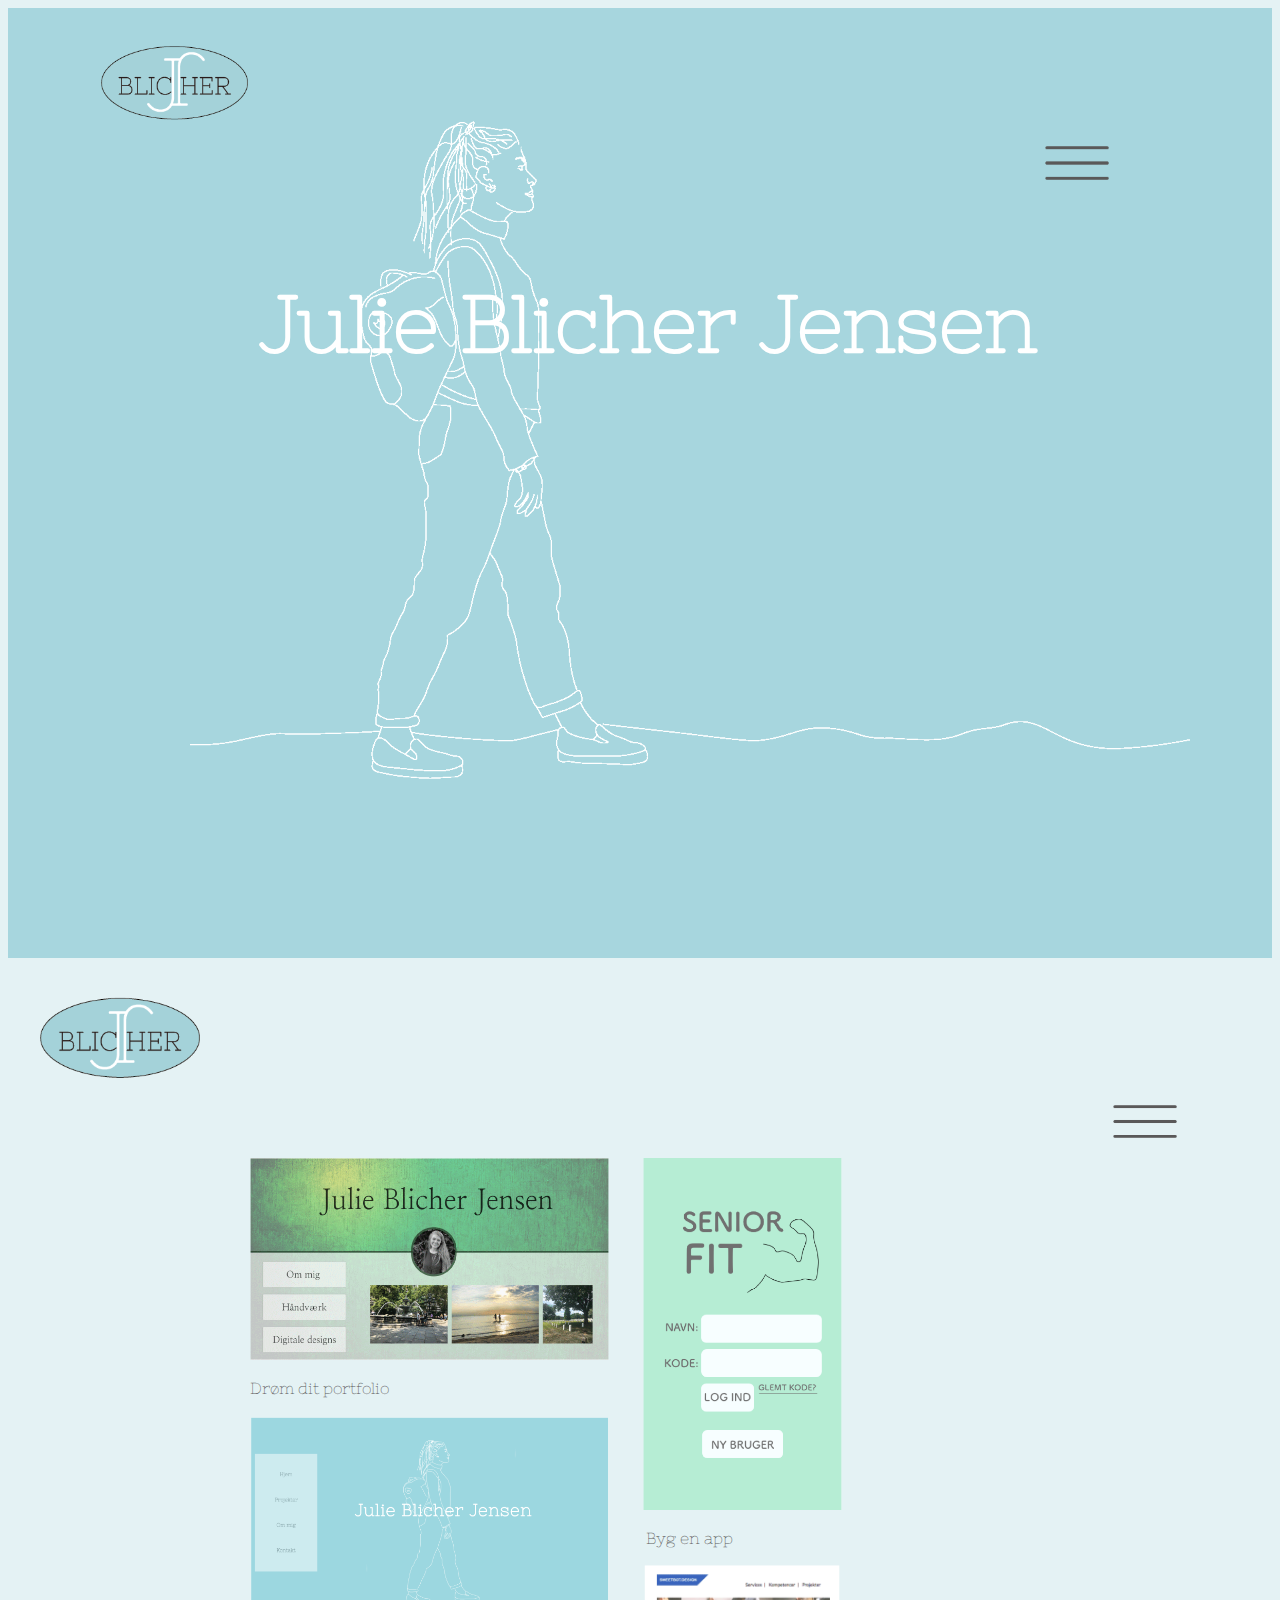
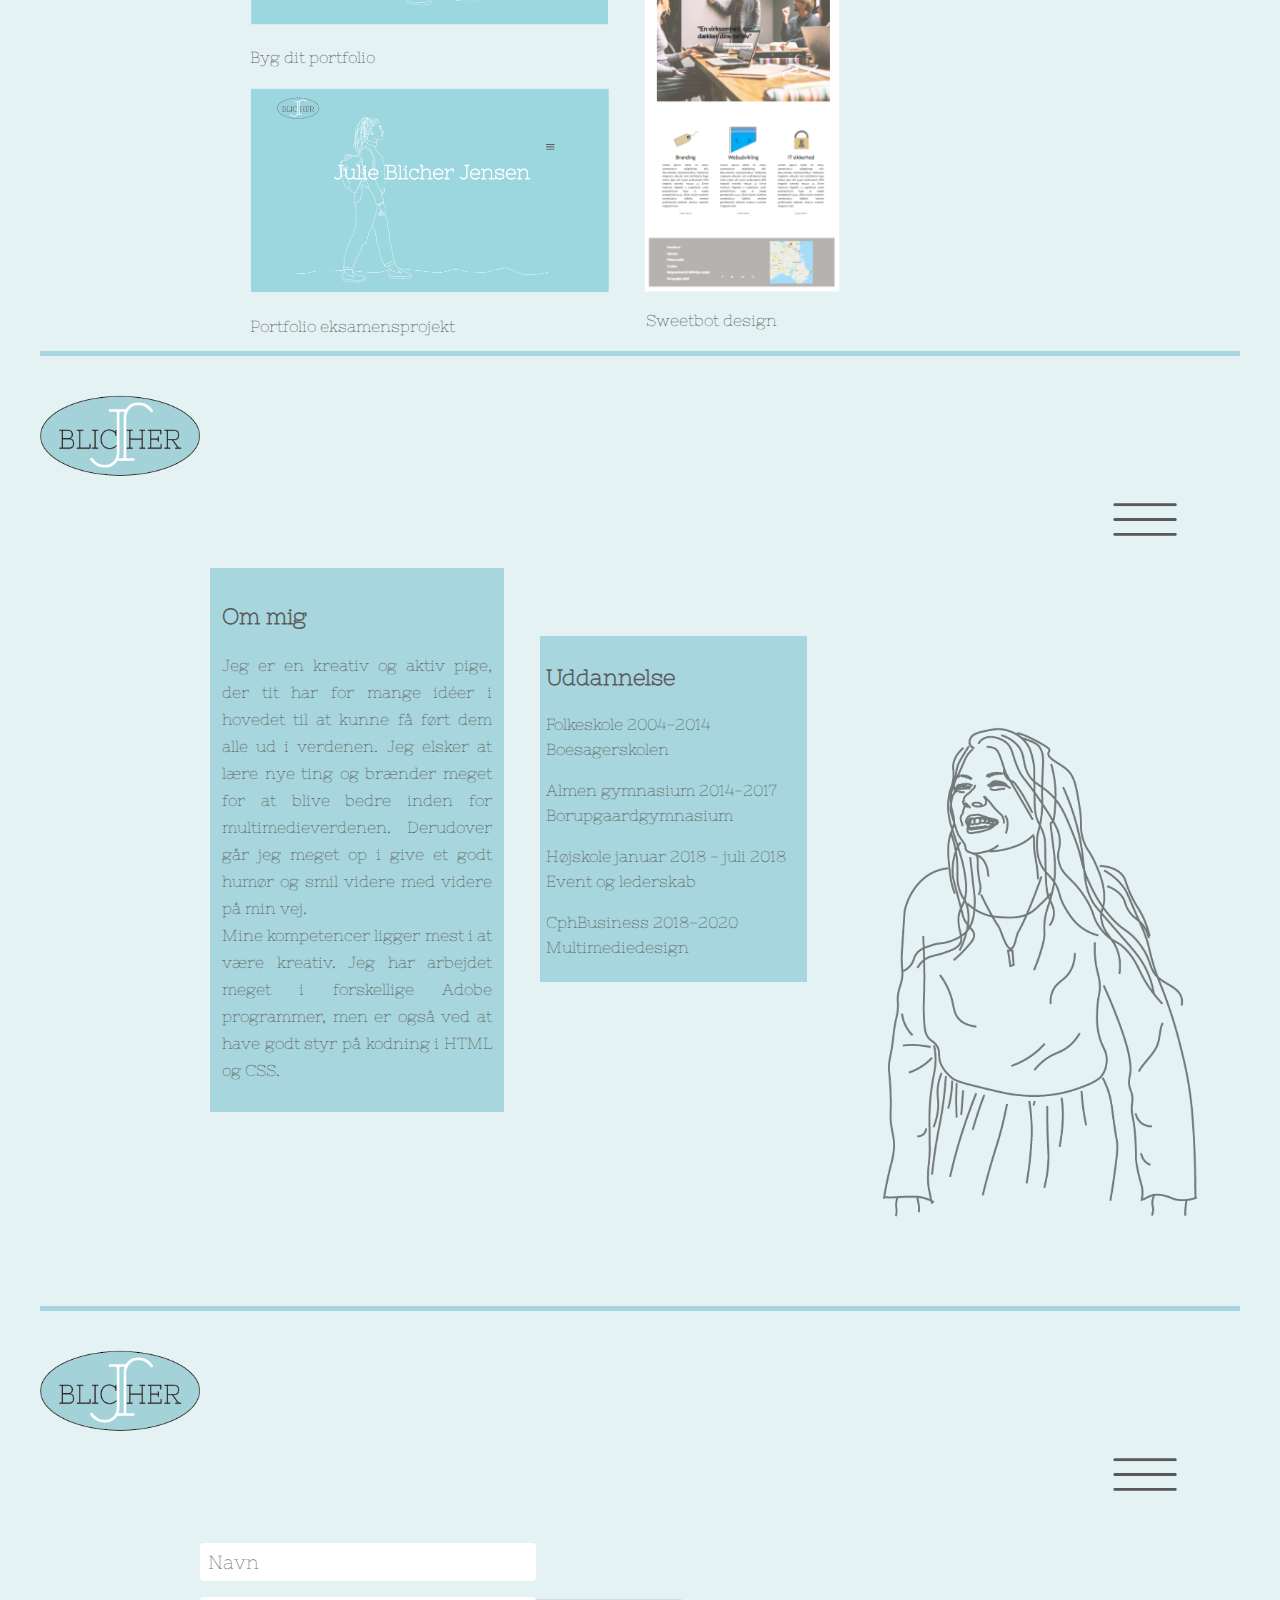
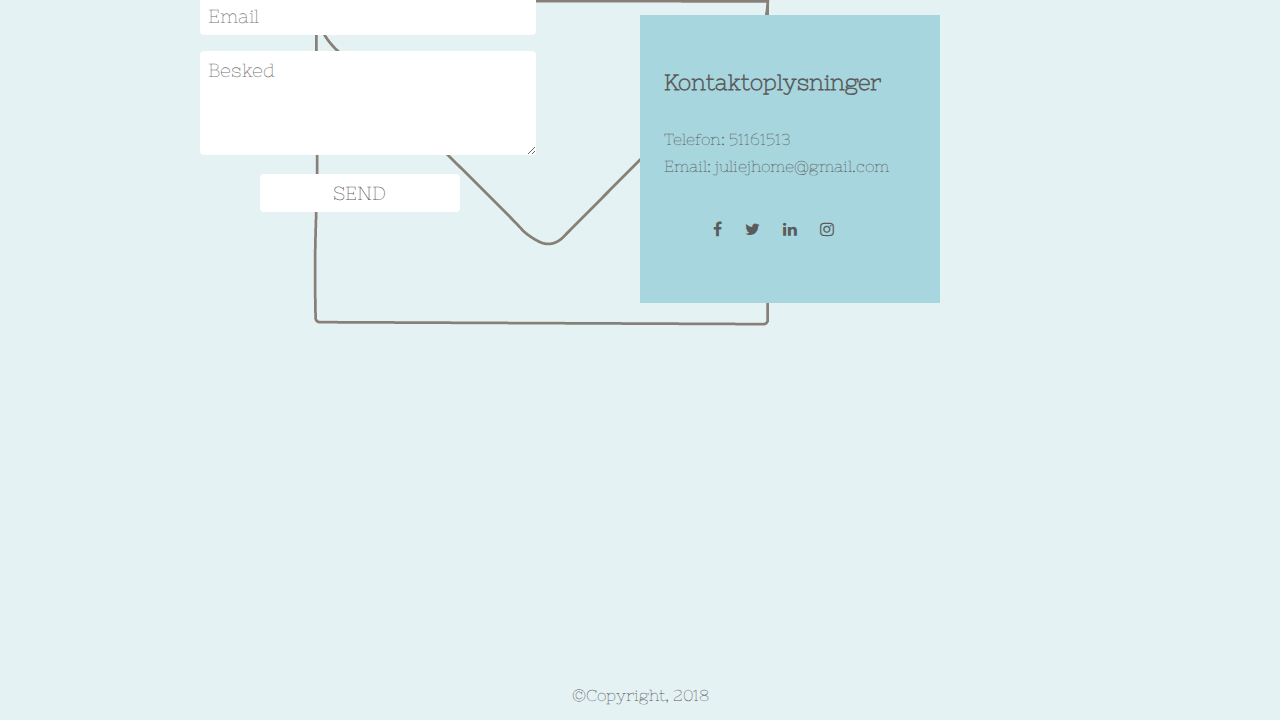
==== commit 061f99fb: "ny burgermenu" ====
--- a/index.html
+++ b/index.html
@@ -39,17 +39,18 @@
         <div class="pilop"><a href="index.html"><img src="images1/1x/pilop2.png" alt="pilop"></a></div>
       </div>
       <div class="large-1-3 medium-1-2 small-1-2"> <a href="#"> <img class="logo" src="images1/1x/logo3.png" alt="logo"> </a> </div>
-      <div class="large-1-2 medium-1-2 small-1-1">
-        <div class="menuToggle">
-          <input type="checkbox" />
-          <span></span> <span></span> <span></span>
-          <ul class="menu">
-            <li><a href="#projekter">Projekter</a></li>
-            <li><a href="#omkring">Omkring</a></li>
-            <li><a href="#kontakt">Kontakt</a></li>
-          </ul>
-        </div>
-      </div>
+ <div class="large-1-1 medium-1-1 small-1-1">
+<div class="dropdown" style="float:right;">
+  <button class="dropbtn2"><img src="images1/1x/1x/burgermenu3.png" alt="burgermenu"></button>
+  <div class="dropdown-content">
+ <ul class="menu">
+      <li><a href="#">Projekter</a></li>
+     <li><a href="#">Omkring</a></li>
+      <li><a href="#">Kontakt</a></li>
+    </ul>
+  </div>
+</div>
+</div>
       <div class="large-1-1 medium-1-1 small-1-1 overskrift">
         <h1>Julie Blicher Jensen</h1>
       </div>
@@ -64,18 +65,19 @@
     <div class="large-1-1 medium-1-1 small-1-1 projektcontainer">
       <section id="projekter">
         <div class="large-1-3 medium-1-2 small-1-1"> <a href="#forside"> <img class="logo" src="images1/1x/logo3.png" alt="logo"> </a> </div>
-        <div class="large-1-2 medium-1-2 small-1-1">
-          <h1>Projekter</h1>
-          <div class="menuToggle">
-            <input type="checkbox" />
-            <span></span> <span></span> <span></span>
-            <ul class="menu2">
-              <li><a href="#projekter">Projekter</a></li>
-              <li><a href="#omkring">Omkring</a></li>
-              <li><a href="#kontakt">Kontakt</a></li>
-            </ul>
-          </div>
-        </div>
+  
+<div class="large-1-1 medium-1-1 small-1-1">
+<div class="dropdown" style="float:right;">
+  <button class="dropbtn"><img src="images1/1x/1x/burgermenu3.png" alt="burgermenu"></button>
+  <div class="dropdown-content">
+ <ul class="menu2">
+      <li><a href="#">Projekter</a></li>
+     <li><a href="#">Omkring</a></li>
+      <li><a href="#">Kontakt</a></li>
+    </ul>
+  </div>
+</div>
+</div>
         <div class="large-1-1 medium-1-1 small-1-1">
           <div class="large-1-2 medium-1-2 small-1-1 flow1"> <a href="pages/drøm_dit_portfolio.html"> <img src="images/flow1.png" width="700" height="392" alt="flow1"/>
             <p>Drøm dit portfolio</p>
@@ -96,18 +98,21 @@
     <div class="large-1-1 medium-1-1 small-1-1 omkringcontainer">
       <section id="omkring">
         <div class="large-1-3 medium-1-2 small-1-1"> <a href="#forside"> <img class="logo" src="images1/1x/logo3.png" alt="logo"> </a> </div>
-        <div class="large-1-2 medium-1-2 small-1-1 ">
-          <h1>Omkring</h1>
-          <div class="menuToggle">
-            <input type="checkbox" />
-            <span></span> <span></span> <span></span>
-            <ul class="menu2">
-              <li><a href="#projekter">Projekter</a></li>
-              <li><a href="#omkring">Omkring</a></li>
-              <li><a href="#kontakt">Kontakt</a></li>
-            </ul>
-          </div>
-        </div>
+       
+<div class="large-1-1 medium-1-1 small-1-1">
+
+<div class="dropdown" style="float:right;">
+  <button class="dropbtn"><img src="images1/1x/1x/burgermenu3.png" alt="burgermenu"></button>
+  <div class="dropdown-content">
+ <ul class="menu2">
+      <li><a href="#">Projekter</a></li>
+     <li><a href="#">Omkring</a></li>
+      <li><a href="#">Kontakt</a></li>
+    </ul>
+  </div>
+</div>
+</div>
+		  
         <div class="large-1-1 medium-1-1 small-1-1 omkringbillede">
           <div class="large-1-4 medium-1-2 small-1-1" >
             <div class="fritid">
@@ -138,18 +143,19 @@
     <div class="large-1-1 medium-1-1 small-1-1 kontaktcontainer">
       <section id="kontakt">
         <div class="large-1-3 medium-1-2 small-1-1"> <a href="#forside"> <img class="logo" src="images1/1x/logo3.png" alt="logo"> </a> </div>
-        <div class="large-1-2 medium-1-2 small-1-1 ">
-          <h1>Kontakt</h1>
-          <div class="menuToggle">
-            <input type="checkbox" />
-            <span></span> <span></span> <span></span>
-            <ul class="menu2">
-              <li><a href="#projekter">Projekter</a></li>
-              <li><a href="#omkring">Omkring</a></li>
-              <li><a href="#kontakt">Kontakt</a></li>
-            </ul>
-          </div>
-        </div>
+<div class="large-1-1 medium-1-1 small-1-1">
+<div class="dropdown" style="float:right;">
+  <button class="dropbtn"><img src="images1/1x/1x/burgermenu3.png" alt="burgermenu"></button>
+  <div class="dropdown-content">
+ <ul class="menu2">
+      <li><a href="#">Projekter</a></li>
+     <li><a href="#">Omkring</a></li>
+      <li><a href="#">Kontakt</a></li>
+    </ul>
+  </div>
+</div>
+</div>
+		  
         <div class="large-1-1 medium-1-1 small-1-1 kontaktbox">
           <div class="large-1-3 medium-1-3 small-1-1">
             <div class="contact-form">
--- a/styles/stylesheet.css
+++ b/styles/stylesheet.css
@@ -187,97 +187,85 @@
 	height: auto;
 	margin-top: -5%;
 }
-#forside .menuToggle {
-	display: block;
-	position: absolute;
-	top: 215px;
-	left: 85%;
-	z-index: 1;
-	-webkit-user-select: none;
-	user-select: none;
-}
-.menuToggle {
-	display: block;
-	position: relative;
-	top: 100px;
-	left: 700px;
-	z-index: 1;
-	-webkit-user-select: none;
-	user-select: none;
-}
-.menuToggle input {
-	display: block;
-	width: 40px;
-	height: 32px;
-	position: absolute;
-	top: -7px;
-	left: -5px;
-	cursor: pointer;
-	opacity: 0;
-	z-index: 2;
-	-webkit-touch-callout: none;
-}
-.menuToggle span {
-	display: block;
-	width: 33px;
-	height: 4px;
-	margin-bottom: 5px;
-	position: relative;
-	background: #5B5B5B;
-	border-radius: 3px;
-	z-index: 1;
-	transform-origin: 4px 0px;
-	transition: transform 0.5s cubic-bezier(0.77, 0.2, 0.05, 1.0),  background 0.5s cubic-bezier(0.77, 0.2, 0.05, 1.0),  opacity 0.55s ease;
-}
-.menuToggle span:first-child {
-	transform-origin: 0% 0%;
-}
-.menuToggle span:nth-last-child(2) {
-	transform-origin: 0% 100%;
-}
-.menuToggle input:checked ~ span {
-	opacity: 1;
-	transform: rotate(45deg) translate(-2px, -1px);
-	background: #5B5B5B;
-}
-.menuToggle input:checked ~ span:nth-last-child(3) {
-	opacity: 0;
-	transform: rotate(0deg) scale(0.2, 0.2);
-}
-.menuToggle input:checked ~ span:nth-last-child(2) {
-	transform: rotate(-45deg) translate(0, -1px);
-}
-.menu {
-	position: absolute;
-	width: 250px;
-	margin: -100px 0 0 -50px;
-	padding: 50px;
-	padding-top: 120px;
+.dropbtn2 {
+	background: #A7D6DE;
+  padding: 16px;
+  font-size: 16px;
+  border: none;
+  cursor: pointer;
+	margin-right: 100px;
+}
+.dropbtn2 img {
+	width: 40%;
+}
+.dropbtn {
 	background: #E4F2F4;
-	list-style-type: none;
-	-webkit-font-smoothing: antialiased;
-	transform-origin: 0% 0%;
-	transform: translate(130%, 0);
-	transition: transform 0.5s cubic-bezier(0, 0, 0.05, 1.0)
+  padding: 16px;
+  font-size: 16px;
+  border: none;
+  cursor: pointer;
+}
+.dropbtn img {
+	width: 40%;
+}
+.dropdown {
+  position: relative;
+  display: inline-block;
+}
+
+.dropdown-content {
+  display: none;
+  position: absolute;
+  right: 0;
+  background-color: #A7D6DE;
+  min-width: 160px;
+  z-index: 1;
+}
+
+.dropdown-content a {
+  text-decoration: none;
+  display: block;
+color:  #5B5B5B;
+	font-size: 1.3em;
+}
+
+.dropdown:hover .dropdown-content {
+  display: block;
+}
+
+.menu{
+  position: absolute;
+  width: 250px;
+  margin: 0 0 20px 160px;
+  padding: 50px;
+  padding-top: 125px;
+  background: #E4F2F4;
+  list-style-type: none;
+  -webkit-font-smoothing: antialiased;
+  /* to stop flickering of text in safari */ 
+  transform-origin: 0% 0%;
+  transform: translate(-100%, 0);
+  transition: transform 0.5s cubic-bezier(0.77,0.2,0.05,1.0);
+} 
+.menu2 {
+  position: absolute;
+  width: 250px;
+  margin: 0 0 20px 160px;
+  padding: 50px;
+  padding-top: 125px;
+  background:#A7D6DE;
+  list-style-type: none;
+  -webkit-font-smoothing: antialiased;
+  /* to stop flickering of text in safari */
+  transform-origin: 0% 0%;
+  transform: translate(-100%, 0);
+  transition: transform 0.5s cubic-bezier(0.77,0.2,0.05,1.0);
 }
 .menu li {
 	padding: 25px 10px;
 	margin-left: 20px;
 	font-size: 22px;
 }
-.menu2 {
-	position: absolute;
-	width: 250px;
-	margin: -100px 0 0 -50px;
-	padding: 50px;
-	padding-top: 120px;
-	background: #A7D6DE;
-	list-style-type: none;
-	-webkit-font-smoothing: antialiased;
-	transform-origin: 0% 0%;
-	transform: translate(130%, 0);
-	transition: transform 0.5s cubic-bezier(0, 0, 0.05, 1.0);
-}
 .menu2 li {
 	padding: 25px 10px;
 	margin-left: 20px;
@@ -294,9 +282,8 @@
 .menu2 a:hover {
 	color: #E4F2F4;
 }
-.menuToggle input:checked ~ ul {
-	transform: translateX(-200px);
-}
+
+
 /*footer*/
 .footer p {
 	text-align: center;
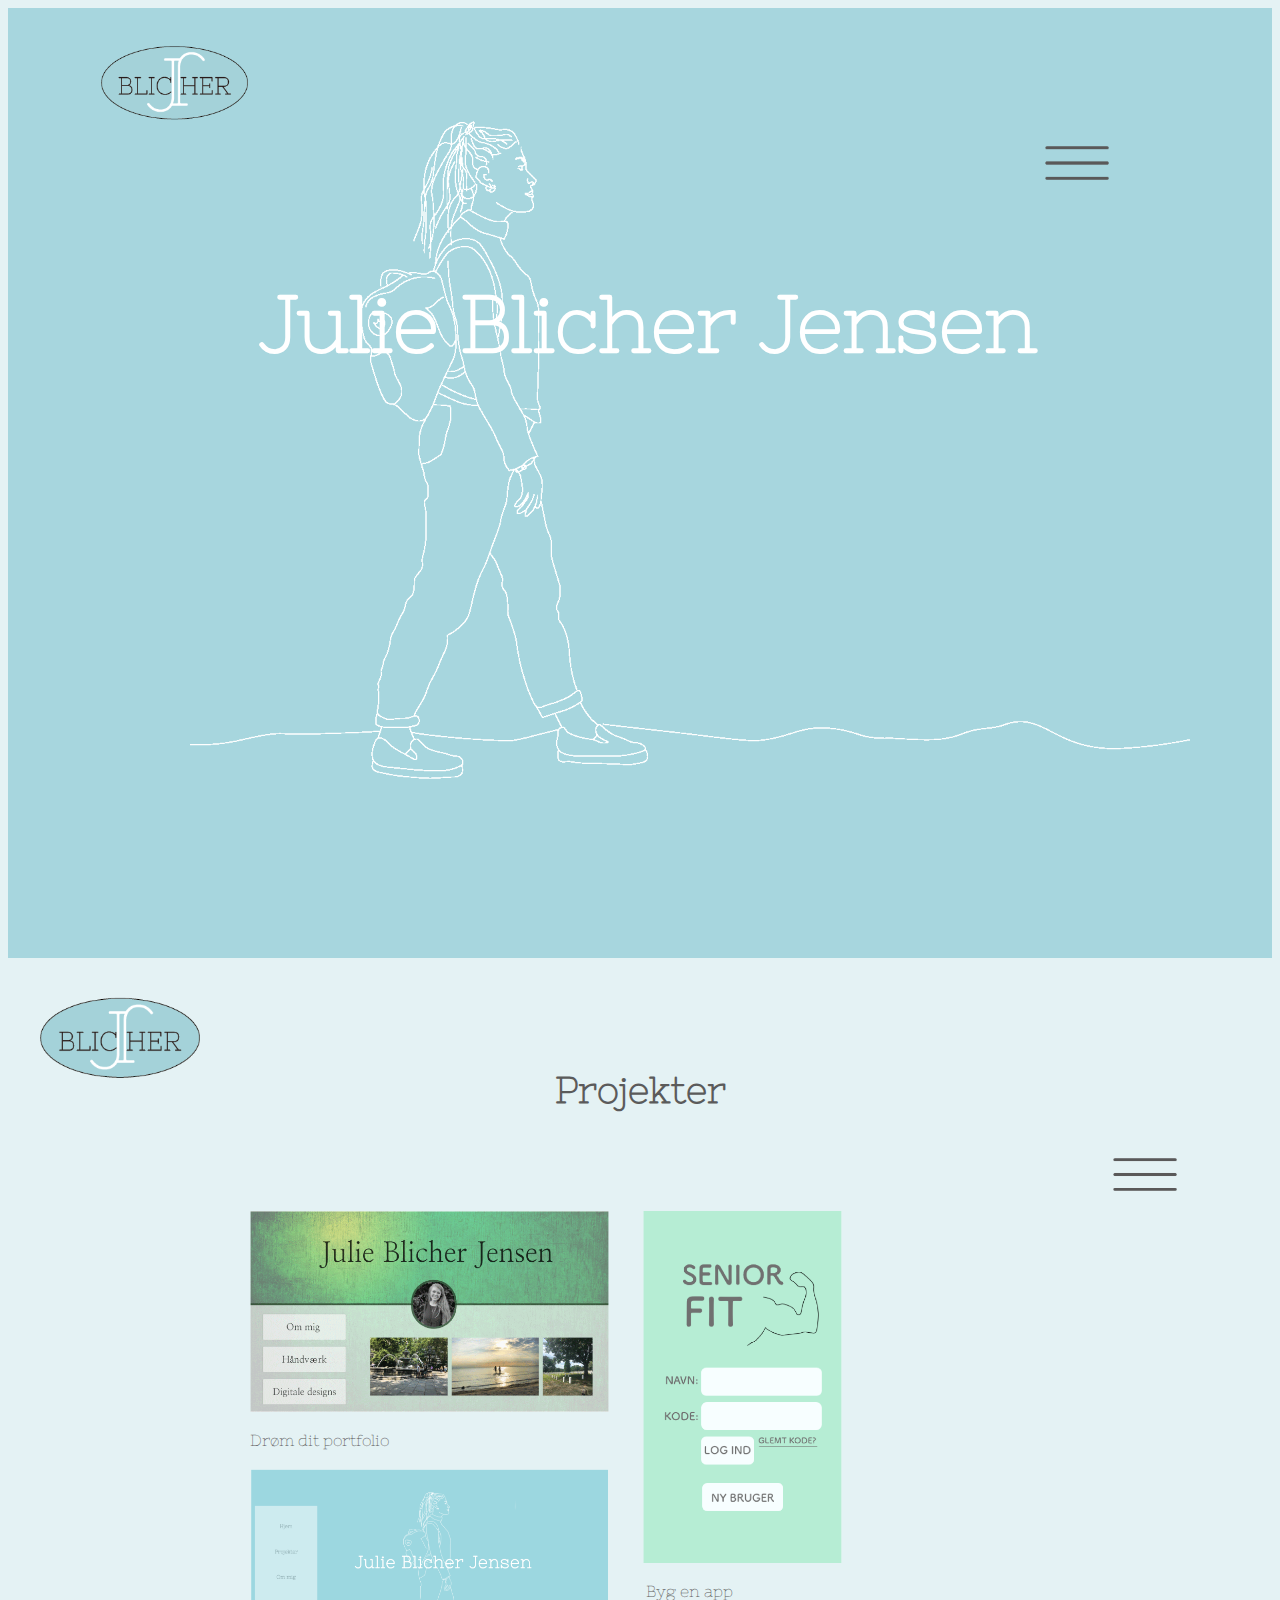
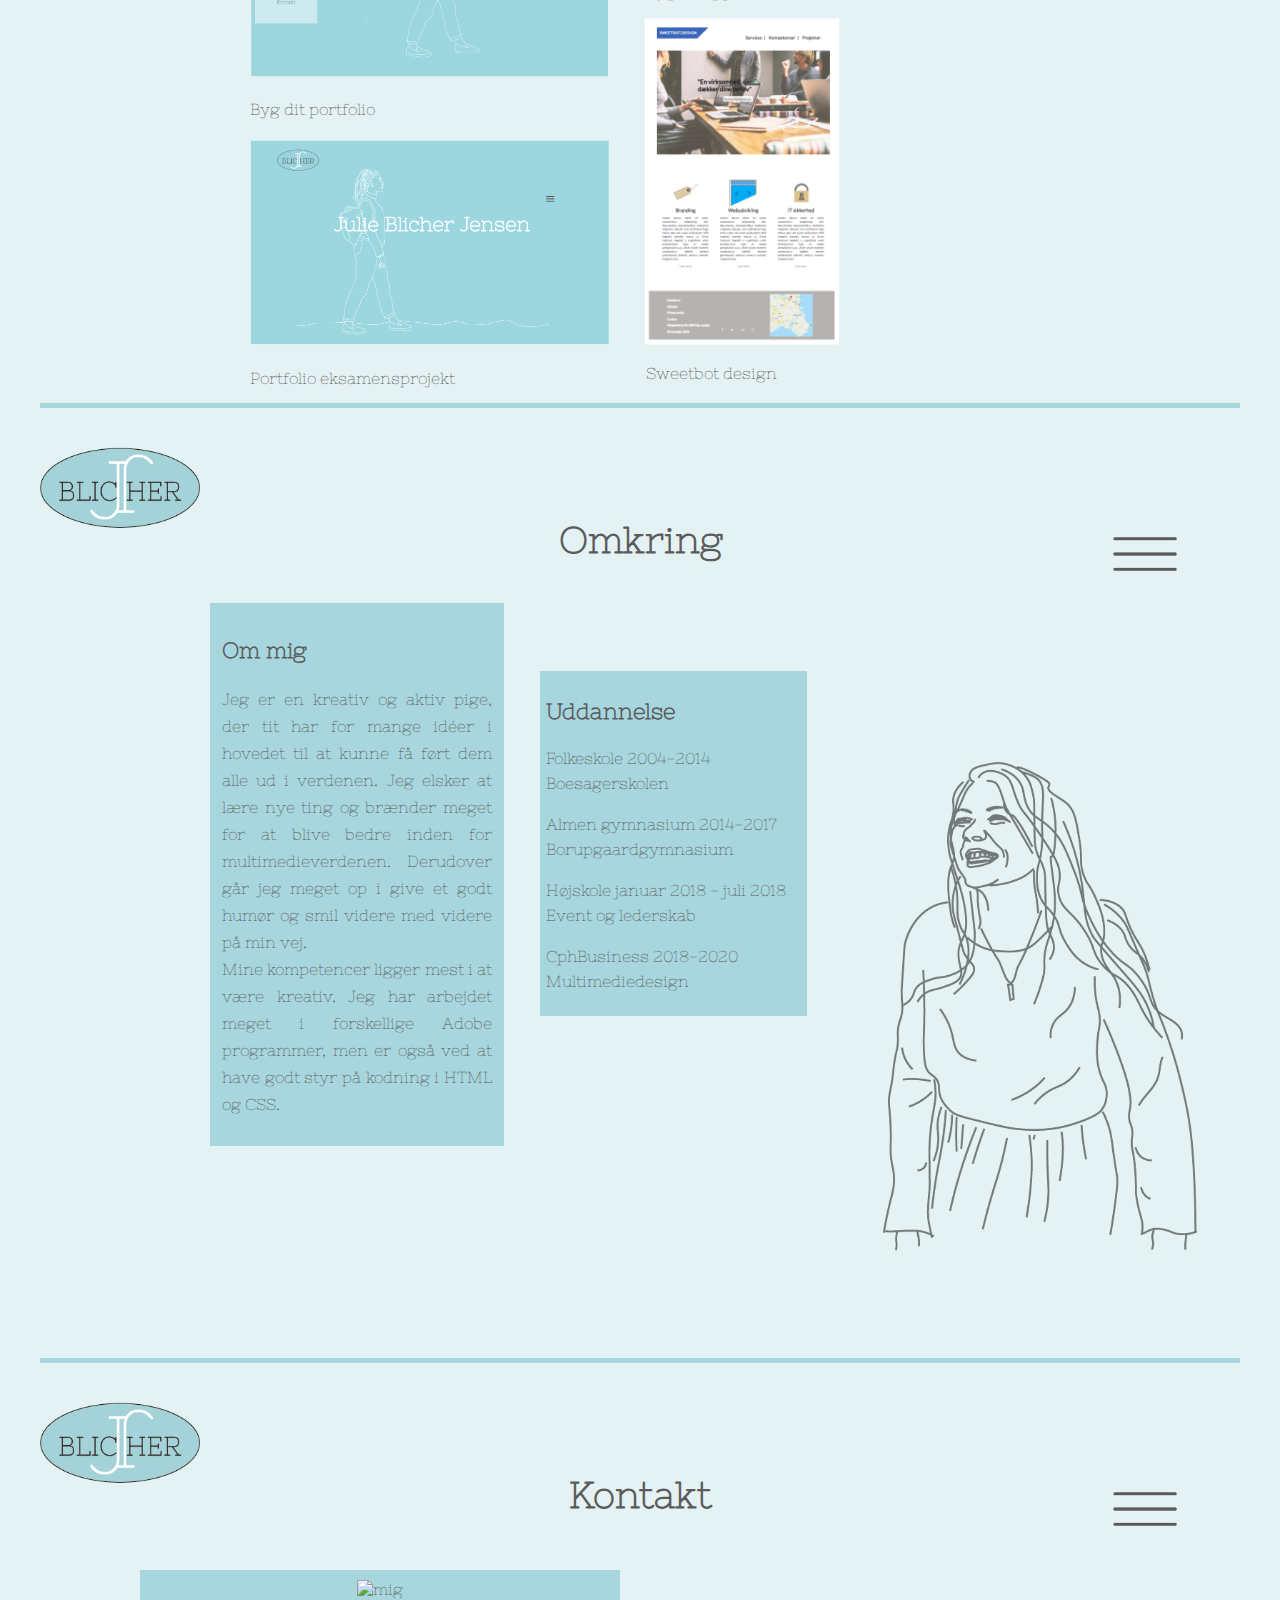
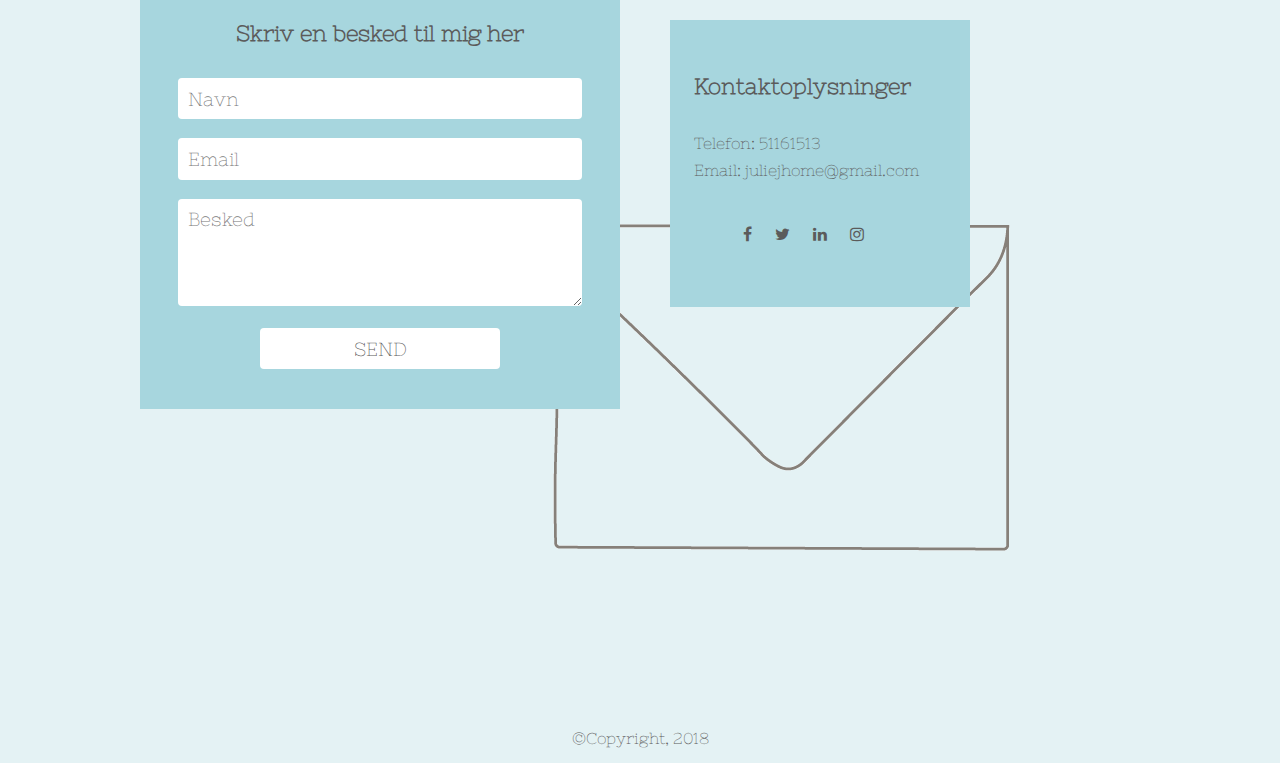
==== commit 77f56f97: "en del ændringer lavet om" ====
--- a/index.html
+++ b/index.html
@@ -67,6 +67,7 @@
         <div class="large-1-3 medium-1-2 small-1-1"> <a href="#forside"> <img class="logo" src="images1/1x/logo3.png" alt="logo"> </a> </div>
   
 <div class="large-1-1 medium-1-1 small-1-1">
+	<h2>Projekter</h2>
 <div class="dropdown" style="float:right;">
   <button class="dropbtn"><img src="images1/1x/1x/burgermenu3.png" alt="burgermenu"></button>
   <div class="dropdown-content">
@@ -79,17 +80,17 @@
 </div>
 </div>
         <div class="large-1-1 medium-1-1 small-1-1">
-          <div class="large-1-2 medium-1-2 small-1-1 flow1"> <a href="pages/drøm_dit_portfolio.html"> <img src="images/flow1.png" width="700" height="392" alt="flow1"/>
+          <div class="large-1-2 medium-1-2 small-1-1 flow1"> <a href="pages/drøm_dit_portfolio2.html"> <img src="images/flow1.png" width="700" height="392" alt="flow1"/>
             <p>Drøm dit portfolio</p>
-            </a> <a href="pages/byg_dit_portfolio.html"> <img src="images/flow2.png" width="700" height="420" alt="flow2"/>
+            </a> <a href="pages/byg_dit_portfolio2.html"> <img src="images/flow2.png" width="700" height="420" alt="flow2"/>
             <p>Byg dit portfolio</p>
-            </a> <a href="pages/portfolio_eksamen.html"> <img src="images/portfolio-forside.png" width="700" height="420" alt="flow5"/>
+            </a> <a href="pages/portfolio_eksamen2.html"> <img src="images/portfolio-forside.png" width="700" height="420" alt="flow5"/>
             <p>Portfolio eksamensprojekt</p>
             </a> </div>
-          <div class="large-1-2 medium-1-2 small-1-1 flow3"> <a href="pages/byg_en_app.html"> <img src="images/flow3.png" width="406" height="700" alt="flow3"/>
+          <div class="large-1-2 medium-1-2 small-1-1 flow3"> <a href="pages/byg_en_app2.html"> <img src="images/flow3.png" width="406" height="700" alt="flow3"/>
             <p>Byg en app</p>
             </a> </div>
-          <div class="large-1-2 medium-1-2 small-1-1 flow4"> <a href="pages/sweetbot.html"> <img src="images/flow4.png" width="434" height="700" alt="flow4"/>
+          <div class="large-1-2 medium-1-2 small-1-1 flow4"> <a href="pages/sweetbot2.html"> <img src="images/flow4.png" width="434" height="700" alt="flow4"/>
             <p>Sweetbot design</p>
             </a> </div>
         </div>
@@ -100,7 +101,7 @@
         <div class="large-1-3 medium-1-2 small-1-1"> <a href="#forside"> <img class="logo" src="images1/1x/logo3.png" alt="logo"> </a> </div>
        
 <div class="large-1-1 medium-1-1 small-1-1">
-
+<h2>Omkring</h2>
 <div class="dropdown" style="float:right;">
   <button class="dropbtn"><img src="images1/1x/1x/burgermenu3.png" alt="burgermenu"></button>
   <div class="dropdown-content">
@@ -144,6 +145,7 @@
       <section id="kontakt">
         <div class="large-1-3 medium-1-2 small-1-1"> <a href="#forside"> <img class="logo" src="images1/1x/logo3.png" alt="logo"> </a> </div>
 <div class="large-1-1 medium-1-1 small-1-1">
+	<h2>Kontakt</h2>
 <div class="dropdown" style="float:right;">
   <button class="dropbtn"><img src="images1/1x/1x/burgermenu3.png" alt="burgermenu"></button>
   <div class="dropdown-content">
@@ -157,7 +159,9 @@
 </div>
 		  
         <div class="large-1-1 medium-1-1 small-1-1 kontaktbox">
-          <div class="large-1-3 medium-1-3 small-1-1">
+          <div class="large-1-3 medium-1-3 small-1-1 ramme"> 
+			  <img src="images/mig.png" alt="mig">
+			  <h3>Skriv en besked til mig her</h3>
             <div class="contact-form">
               <form id="contact-form" action="mailto:juliejhome@gmail.com" method="post" enctype="text/plain">
                 <input name="name" type="text" class="form-control" placeholder="Navn" required>
@@ -168,7 +172,7 @@
                 <br>
                 <input type="submit" class="form-control submit" value="SEND">
               </form>
-            </div>
+            </div> 
           </div>
           <div class="large-1-3 medium-1-3 hide-on-small">
             <figure><img src="images/kuvert.gif" width="700" height="700" alt="kuvert"/></figure>
--- a/styles/stylesheet.css
+++ b/styles/stylesheet.css
@@ -28,7 +28,16 @@
 	left: 150px;
 	top: -60px;
 }
+h1 {
+	margin-top: 10%;
+	font-size: 2em;
+}
 /*projekt style*/
+.projektcontainer h2 {
+	font-size: 2.3em; 
+	text-align: center;
+	margin-top: -20px;
+}
 .projektcontainer {
 	border-bottom: 5px solid #A7D6DE;
 }
@@ -54,6 +63,7 @@
 }
 .flow1 a:hover {
 	opacity: 0.8;
+	cursor: pointer;
 }
 .flow3 p {
 	margin-left: 1%;
@@ -64,6 +74,7 @@
 }
 .flow3 a:hover {
 	opacity: 0.8;
+	cursor: pointer;
 }
 .flow4 p {
 	margin-left: 1%;
@@ -74,8 +85,15 @@
 }
 .flow4 a:hover {
 	opacity: 0.8;
+	cursor: pointer;
 }
 /*omkring style*/
+.omkringcontainer h2 {
+	font-size: 2.3em; 
+	text-align: center;
+	margin-top: -20px;
+	margin-bottom: -40px;
+}
 .fritid {
 	width: 90%;
 	background: #A7D6DE;
@@ -105,23 +123,24 @@
 	opacity: 0.5;
 }
 /*kontakt style */
+.kontaktcontainer h2 {
+	font-size: 2.3em; 
+	text-align: center;
+	margin-top: -20px;
+	margin-bottom: -40px;
+}
 .kontaktcontainer {
 	border-top: 5px solid #A7D6DE;
 }
-h1 {
-	margin-top: 10%;
-	font-size: 2em;
-}
+
 .kontaktbox {
 	margin-top: 2%;
 }
-.contact-form {
-	text-align: center;
-}
+
 .form-control {
 	width: 80%;
 	height: auto;
-	margin: 2% 2% 2% 40%;
+	margin: 2%;
 	padding: 2%;
 	border: none;
 	font-family: 'Nixie One', cursive;
@@ -130,21 +149,35 @@
 	color: #5B5B5B;
 	background: white;
 }
+.ramme {
+	width: 40%;
+	background: #A7D6DE;
+	position: relative;
+	left: 100px;
+	padding-top: 10px;
+	padding-bottom: 30px;
+	text-align: center;
+}
+.ramme img {
+	width: 35%;
+	margin-bottom: -30px;
+}
 .submit {
 	width: 50%;
-	margin-left: 55%;
 	border-radius: 4px;
 }
 .submit:hover {
 	background: #A7D6DE;
 	color: #5B5B5B;
+	cursor: pointer;
+	border: 2px solid white;
 }
 .kontaktbox figure {
 	width: 80%;
 	height: auto;
 	position: relative;
-	bottom: 115px;
-	right: 270px;
+	right: 110px;
+	top: 75px;
 	z-index: -1;
 	opacity: 0.5;
 }
@@ -154,8 +187,8 @@
 	padding: 2%;
 	line-height: 27px;
 	position: relative;
-	right: 200px;
-	top: 80px;
+	right: 250px;
+	top: 50px;
 }
 .kontaktoplysninger h4 {
 	font-size: 1.4em;
@@ -236,7 +269,7 @@
 .menu{
   position: absolute;
   width: 250px;
-  margin: 0 0 20px 160px;
+  margin: 0 0 0 60px;
   padding: 50px;
   padding-top: 125px;
   background: #E4F2F4;
@@ -531,7 +564,7 @@
 	color: #5B5B5B;
 }
 .portfoliorakke1 img {
-	width: 100%;
+	width: 90%;
 	height: auto;
 }
 .udgangspunkt h3 {
@@ -541,23 +574,22 @@
 }
 .udgangspunkt p {
 	line-height: 27px;
-	margin: 0 5% 0 10%;
+	margin: 0 10% 0 10%;
 	text-align: justify;
 }
 .udgangspunkt2 p {
 	line-height: 27px;
-	margin: 11% 10% 0 5%;
+	margin: 11% 10% 0 6%;
 	text-align: justify;
 }
 .udgangspunkt a {
-	text-decoration: none;
-	color: blue;
-	font-weight: 800;
+	color: black;
+	font-weight: 900;
 }
 .design img {
 	width: 90%;
 	height: auto;
-	margin: -7% 10% 0 10%;
+	margin: -7% 10% 0 6%;
 }
 .design p {
 	line-height: 27px;
@@ -574,6 +606,11 @@
 	height: auto;
 	margin: 5% 10% 0 9%;
 }
+.design2 p {
+	line-height: 27px;
+	margin: 0 10% 0 6%;
+	text-align: justify;
+}
 .malgruppe h3 {
 	line-height: 27px;
 	margin: 5% 5% 2% 10%;
@@ -586,13 +623,12 @@
 }
 .persona p {
 	line-height: 27px;
-	margin: 11% 10% 0 5%;
+	margin: 11% 10% 0 6%;
 	text-align: justify;
 }
 .persona a {
-	text-decoration: none;
-	color: blue;
-	font-weight: 800;
+	color: black;
+	font-weight: 900;
 }
 .portfoliorakke7 img {
 	width: 70%;
@@ -622,29 +658,27 @@
 	text-align: justify;
 }
 .ganttkort a {
-	text-decoration: none;
-	color: blue;
-	font-weight: 800;
+	color: black;
+	font-weight: 900;
 }
 .portfoliorakke4 h3 {
 	line-height: 27px;
-	margin: 0 5% 2% 10%;
+	margin: 0 5% 2% 6%;
 	text-align: justify;
 }
 .portfoliorakke4 img {
 	width: 90%;
 	height: auto;
-	margin: 0 10% 5% 7%;
+	margin: 0 10% 5% 6%;
 }
 .projektstyring p {
 	line-height: 27px;
-	margin: 7% 10% 10% 10%;
+	margin: 7% 10% 10% 6%;
 	text-align: justify;
 }
 .projektstyring a {
-	text-decoration: none;
-	color: blue;
-	font-weight: 800;
+	color: black;
+	font-weight: 900;
 }
 .portfoliorakke5 h3 {
 	line-height: 27px;
@@ -652,9 +686,9 @@
 	text-align: justify;
 }
 .portfoliorakke5 img {
-	width: 80%;
-	height: auto;
-	margin: 0 10% 5% 10%;
+	width: 83%;
+	height: auto;
+	margin: -12% 10% 5% 6%;
 }
 .brainstorm p {
 	line-height: 27px;
@@ -664,17 +698,17 @@
 .portfoliorakke6 img {
 	width: 60%;
 	height: auto;
-	margin: -25% 10% 0 20%;
+	margin: -20% 10% 0 20%;
 }
 .sitemap p {
 	line-height: 27px;
-	margin: 0 10% 10% 10%;
+	margin: 0 10% 10% 6%;
 	text-align: justify;
 }
 .portfoliorakke7 img {
 	width: 60%;
 	height: auto;
-	margin: -17% 10% 5% 20%;
+	margin: -20% 10% 5% 20%;
 }
 .skitser p {
 	line-height: 27px;
@@ -688,38 +722,48 @@
 }
 .moodboard p {
 	line-height: 27px;
+	margin: 0 10% 10% 6%;
+	text-align: justify;
+}
+.portfoliorakke9 img {
+	width: 84%;
+	height: auto;
+	margin: -10% 10% 0 6%;
+}
+.wireframes p {
+	line-height: 27px;
 	margin: 0 10% 10% 10%;
 	text-align: justify;
 }
-.portfoliorakke9 img {
-	width: 80%;
-	height: auto;
-	margin: -7% 10% 5% 10%;
-}
-.wireframes p {
+.portfoliorakke10 img {
+	width: 70%;
+	height: auto;
+	margin: -10% 0% 5% 15%;
+}
+.flowchart {
+	line-height: 27px;
+	margin: 0 10% 0% 6%;
+	text-align: justify;
+}
+.mockups p {
 	line-height: 27px;
 	margin: 0 10% 10% 10%;
 	text-align: justify;
 }
-.portfoliorakke10 img {
-	width: 80%;
-	height: auto;
-	margin: -7% 10% 5% 10%;
-}
-.mockups p {
-	line-height: 27px;
-	margin: 0 10% 10% 10%;
-	text-align: justify;
-}
 .portfoliorakke11 img {
-	width: 80%;
-	height: auto;
-	margin: -4% 10% 5% 10%;
+	width: 84%;
+	height: auto;
+	margin: -10% 10% 5% 6%;
 }
 .styletile p {
 	line-height: 27px;
-	margin: 0 10% 10% 10%;
-	text-align: justify;
+	margin: 0 10% 10% 6%;
+	text-align: justify;
+}
+.portfoliorakke12 img {
+	width: 70%;
+	height: auto;
+	margin: -4% 10% 5% 15%;
 }
 .kodning h3 {
 	line-height: 27px;
@@ -733,12 +777,12 @@
 }
 .fremadrettet h3 {
 	line-height: 27px;
-	margin: 5% 5% 2% 10%;
-	text-align: justify;
-}
-.freadrettet p {
-	line-height: 27px;
-	margin: 11% 10% 15% 5%;
+	margin: 5% 5% 2% 6%;
+	text-align: justify;
+}
+.fremadrettet p {
+	line-height: 27px;
+	margin: 0% 10% 15% 6%;
 	text-align: justify;
 }
 
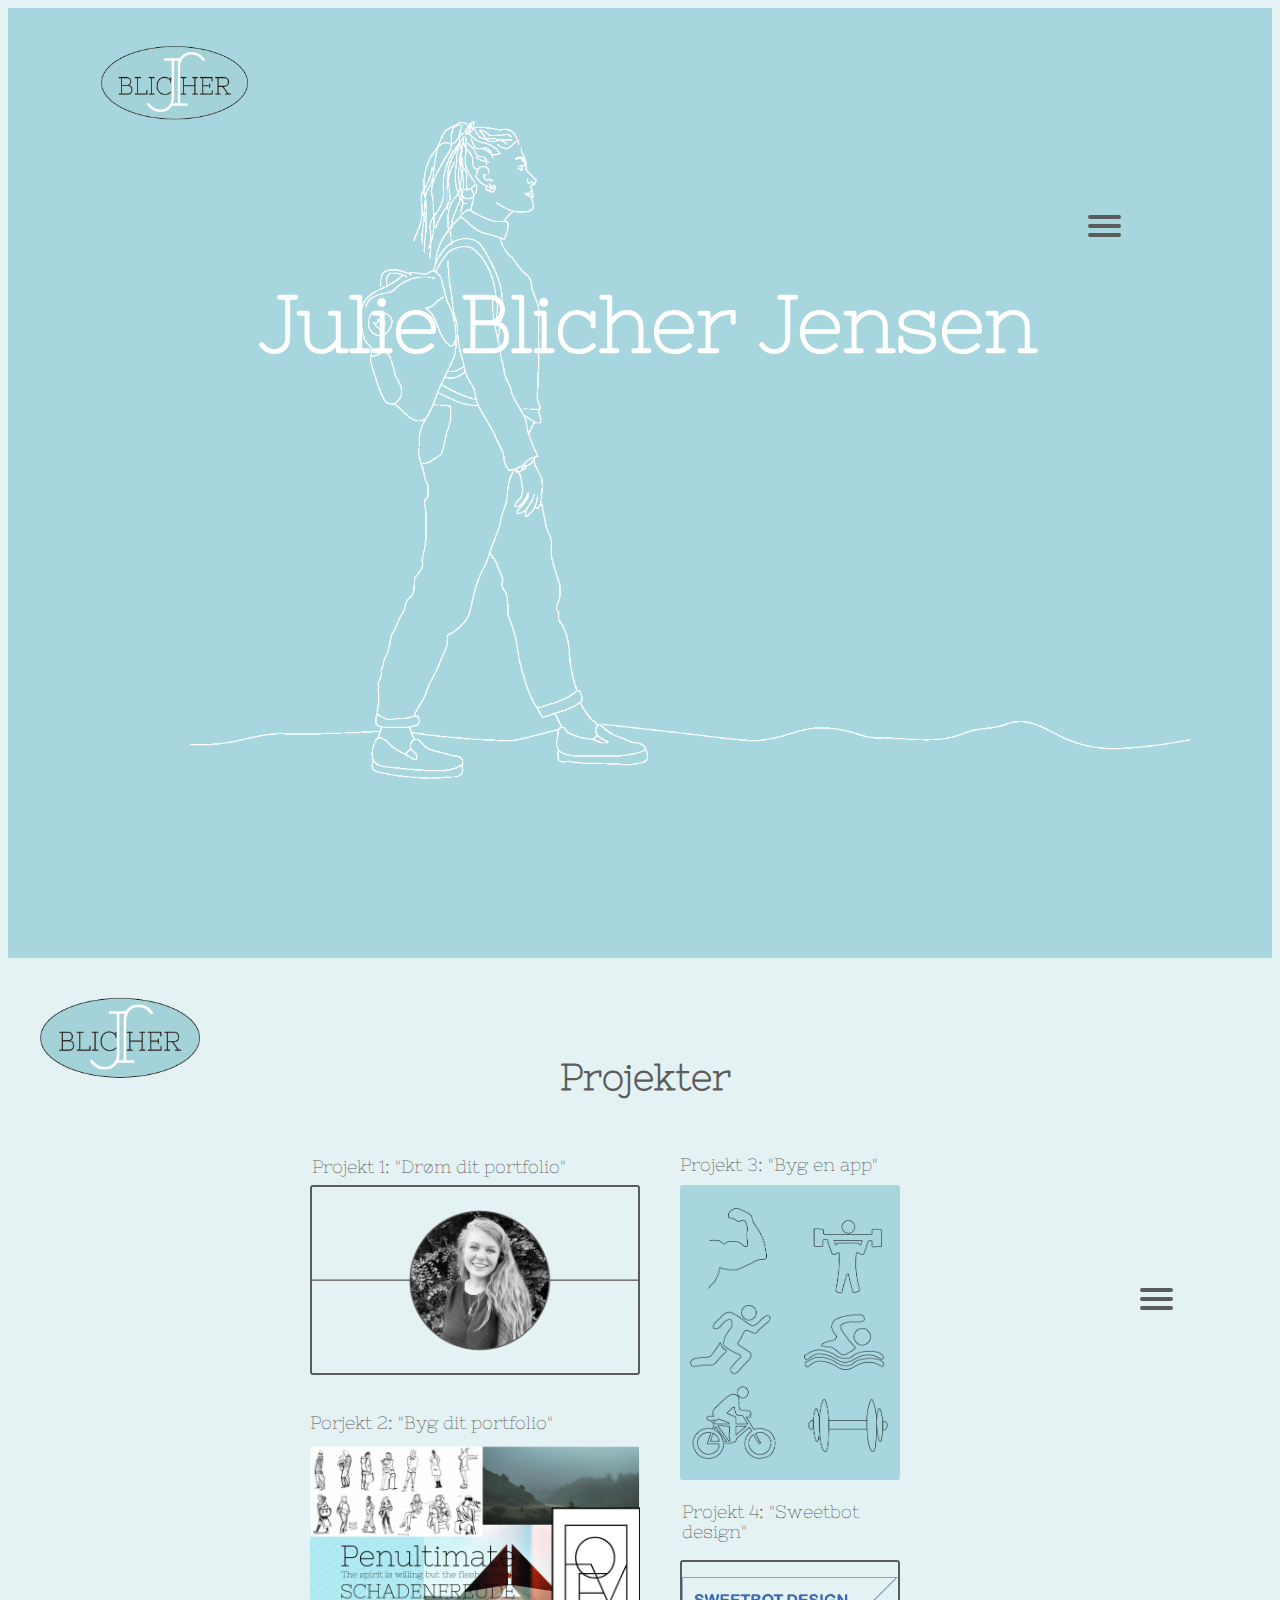
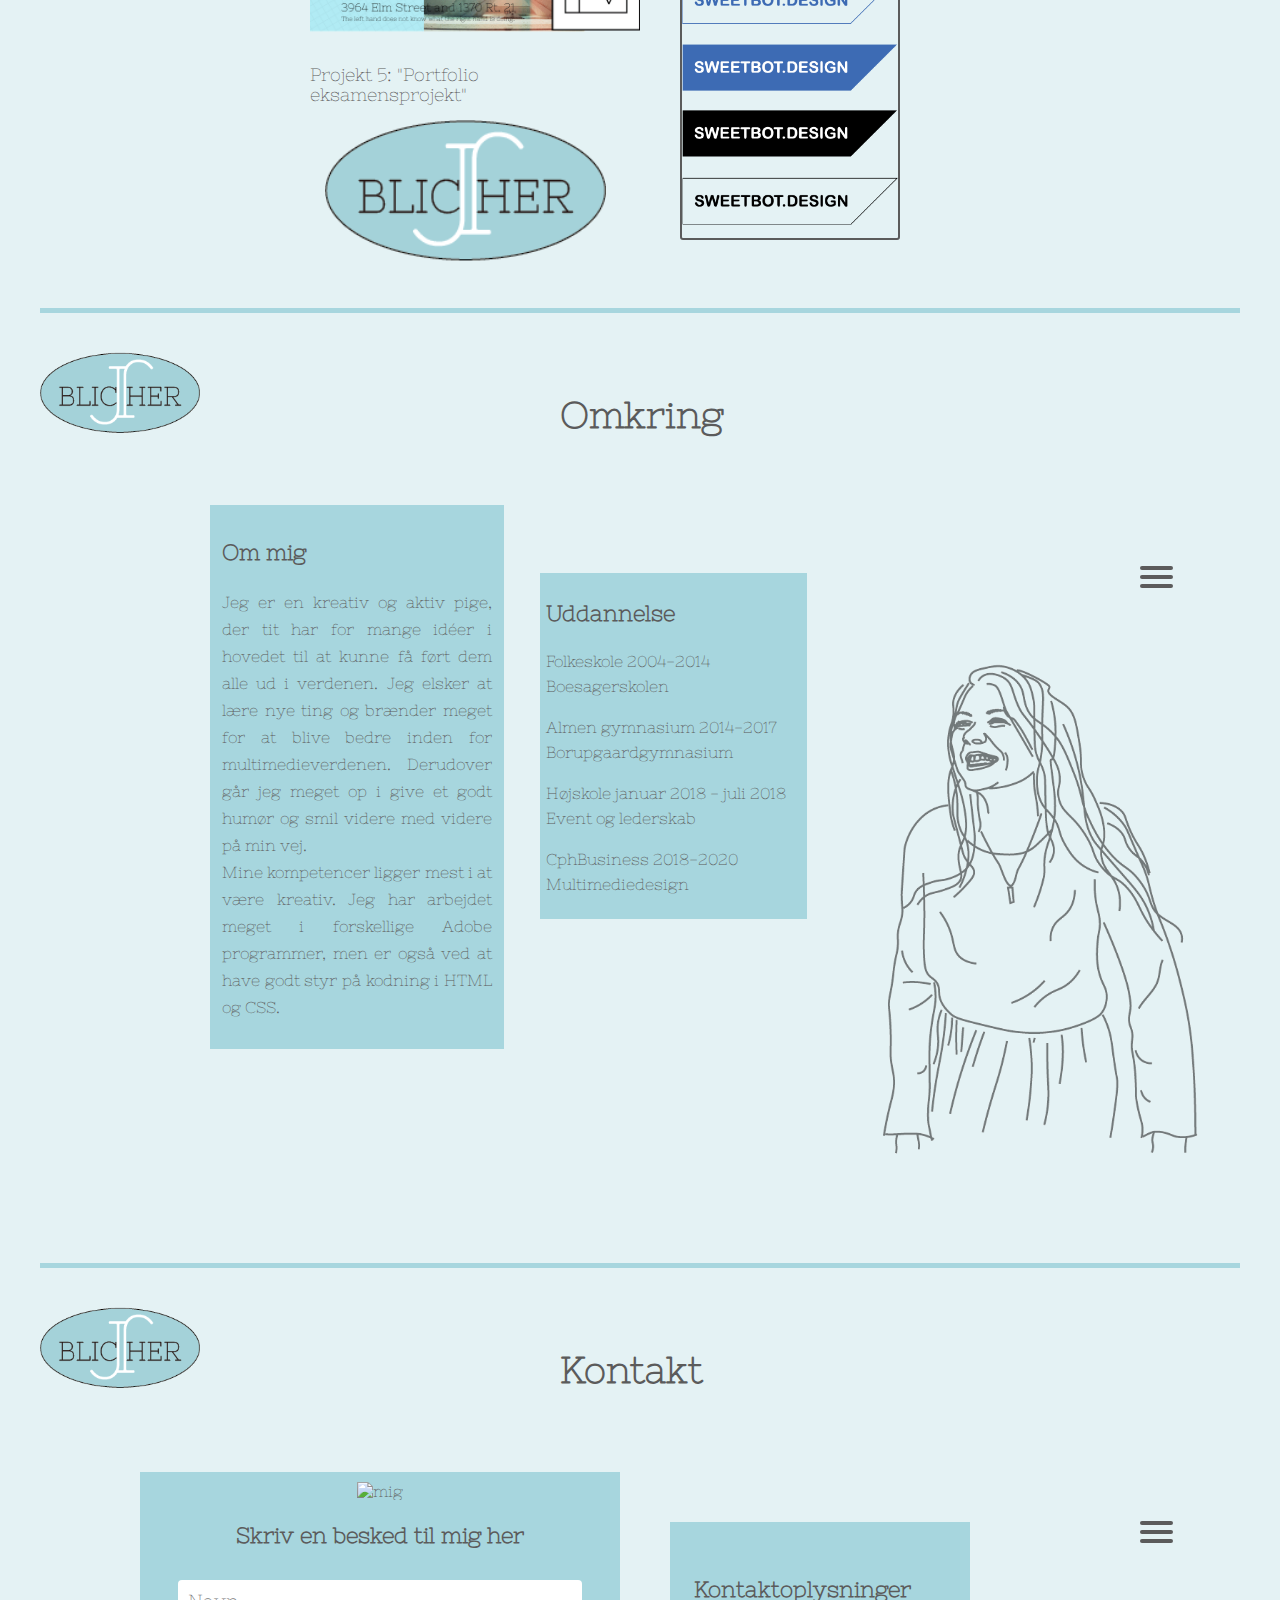
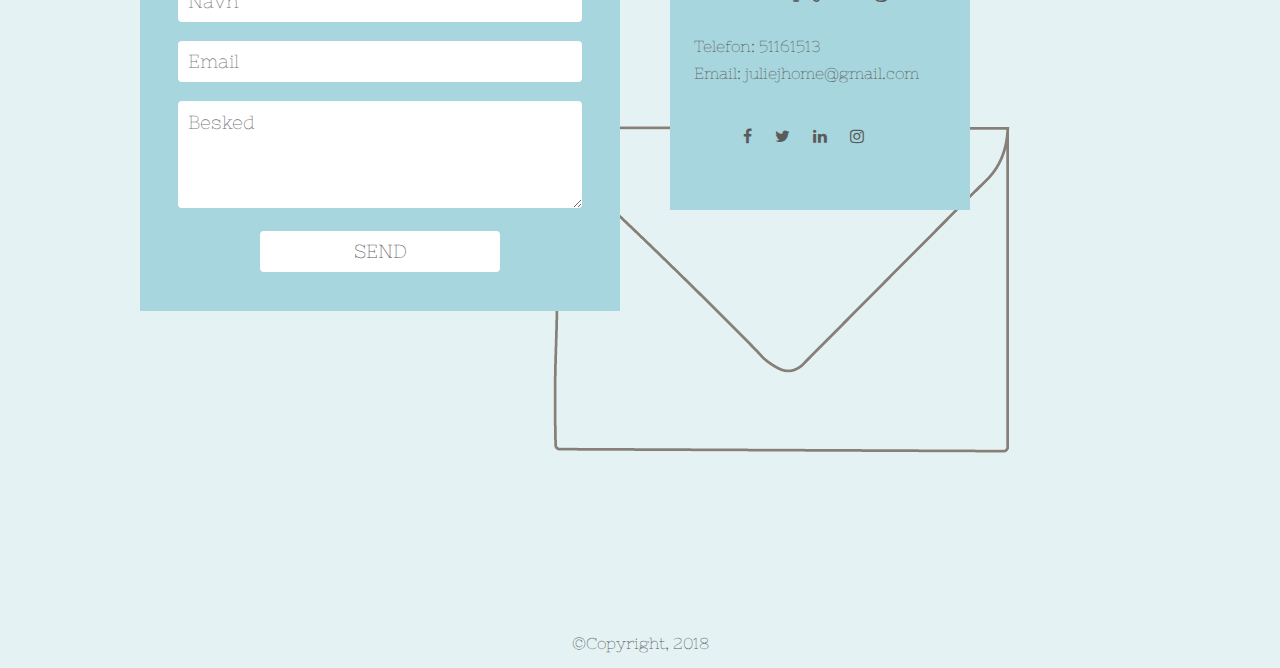
==== commit 3b3e4f55: "projektside lavet om" ====
--- a/index.html
+++ b/index.html
@@ -40,16 +40,15 @@
       </div>
       <div class="large-1-3 medium-1-2 small-1-2"> <a href="#"> <img class="logo" src="images1/1x/logo3.png" alt="logo"> </a> </div>
  <div class="large-1-1 medium-1-1 small-1-1">
-<div class="dropdown" style="float:right;">
-  <button class="dropbtn2"><img src="images1/1x/1x/burgermenu3.png" alt="burgermenu"></button>
-  <div class="dropdown-content">
- <ul class="menu">
-      <li><a href="#">Projekter</a></li>
-     <li><a href="#">Omkring</a></li>
-      <li><a href="#">Kontakt</a></li>
-    </ul>
-  </div>
-</div>
+ <div class="menuToggle">
+          <input type="checkbox" />
+          <span></span> <span></span> <span></span>
+          <ul class="menu">
+            <li><a href="#projekter">Projekter</a></li>
+            <li><a href="#omkring">Omkring</a></li>
+            <li><a href="#kontakt">Kontakt</a></li>
+          </ul>
+        </div>
 </div>
       <div class="large-1-1 medium-1-1 small-1-1 overskrift">
         <h1>Julie Blicher Jensen</h1>
@@ -66,33 +65,40 @@
       <section id="projekter">
         <div class="large-1-3 medium-1-2 small-1-1"> <a href="#forside"> <img class="logo" src="images1/1x/logo3.png" alt="logo"> </a> </div>
   
-<div class="large-1-1 medium-1-1 small-1-1">
+<div class="large-1-2 medium-1-1 small-1-1">
 	<h2>Projekter</h2>
-<div class="dropdown" style="float:right;">
-  <button class="dropbtn"><img src="images1/1x/1x/burgermenu3.png" alt="burgermenu"></button>
-  <div class="dropdown-content">
- <ul class="menu2">
-      <li><a href="#">Projekter</a></li>
-     <li><a href="#">Omkring</a></li>
-      <li><a href="#">Kontakt</a></li>
-    </ul>
-  </div>
-</div>
+  <div class="menuToggle">
+            <input type="checkbox" />
+            <span></span> <span></span> <span></span>
+            <ul class="menu2">
+              <li><a href="#projekter">Projekter</a></li>
+              <li><a href="#omkring">Omkring</a></li>
+              <li><a href="#kontakt">Kontakt</a></li>
+            </ul>
+          </div>
 </div>
         <div class="large-1-1 medium-1-1 small-1-1">
-          <div class="large-1-2 medium-1-2 small-1-1 flow1"> <a href="pages/drøm_dit_portfolio2.html"> <img src="images/flow1.png" width="700" height="392" alt="flow1"/>
-            <p>Drøm dit portfolio</p>
-            </a> <a href="pages/byg_dit_portfolio2.html"> <img src="images/flow2.png" width="700" height="420" alt="flow2"/>
-            <p>Byg dit portfolio</p>
-            </a> <a href="pages/portfolio_eksamen2.html"> <img src="images/portfolio-forside.png" width="700" height="420" alt="flow5"/>
-            <p>Portfolio eksamensprojekt</p>
+			<div class="large-1-2 medium-1-2 small-1-1">
+          <div class="large-1-2 medium-1-2 small-1-1 flow1"> <a href="pages/drøm_dit_portfolio2.html">
+			   <p>Projekt 1: "Drøm dit portfolio"</p>
+			  <img src="images/drømny.png" width="700" height="392" alt="flow1"/>
+            </a> 
+			</div>
+			<div class="large-1-2 medium-1-2 small-1-1 flow2"><a href="pages/byg_dit_portfolio2.html"> <p>Porjekt 2: "Byg dit portfolio"</p> <img src="images/moodboard.png" width="700" height="420" alt="flow2"/>
+            </a> 
+			</div>
+			<div class="large-1-2 medium-1-2 small-1-1 flow5"><a href="pages/portfolio_eksamen2.html"><p>Projekt 5: "Portfolio eksamensprojekt"</p> <img src="images1/1x/logo3.png" width="700" height="420" alt="flow5"/>
+            </a> 
+			</div>
+			</div>
+			<div class="large-1-3 medium-1-2 small-1-1">
+          <div class="large-1-2 medium-1-2 small-1-1 flow3"> <a href="pages/byg_en_app2.html"> <p>Projekt 3: "Byg en app"</p> <img src="images1/1x/1x/ikoner2.png" width="406" height="700" alt="flow3"/>
             </a> </div>
-          <div class="large-1-2 medium-1-2 small-1-1 flow3"> <a href="pages/byg_en_app2.html"> <img src="images/flow3.png" width="406" height="700" alt="flow3"/>
-            <p>Byg en app</p>
+          <div class="large-1-2 medium-1-2 small-1-1 flow4"> <a href="pages/sweetbot2.html">  <p>Projekt 4: "Sweetbot design"</p><img src="images1/1x/1x/sweetbot2.png" width="434" height="700" alt="flow4"/>
+           
             </a> </div>
-          <div class="large-1-2 medium-1-2 small-1-1 flow4"> <a href="pages/sweetbot2.html"> <img src="images/flow4.png" width="434" height="700" alt="flow4"/>
-            <p>Sweetbot design</p>
-            </a> </div>
+			</div>
+			
         </div>
       </section>
     </div>
@@ -100,18 +106,17 @@
       <section id="omkring">
         <div class="large-1-3 medium-1-2 small-1-1"> <a href="#forside"> <img class="logo" src="images1/1x/logo3.png" alt="logo"> </a> </div>
        
-<div class="large-1-1 medium-1-1 small-1-1">
+<div class="large-1-2 medium-1-1 small-1-1">
 <h2>Omkring</h2>
-<div class="dropdown" style="float:right;">
-  <button class="dropbtn"><img src="images1/1x/1x/burgermenu3.png" alt="burgermenu"></button>
-  <div class="dropdown-content">
- <ul class="menu2">
-      <li><a href="#">Projekter</a></li>
-     <li><a href="#">Omkring</a></li>
-      <li><a href="#">Kontakt</a></li>
-    </ul>
-  </div>
-</div>
+  <div class="menuToggle">
+            <input type="checkbox" />
+            <span></span> <span></span> <span></span>
+            <ul class="menu2">
+              <li><a href="#projekter">Projekter</a></li>
+              <li><a href="#omkring">Omkring</a></li>
+              <li><a href="#kontakt">Kontakt</a></li>
+            </ul>
+          </div>
 </div>
 		  
         <div class="large-1-1 medium-1-1 small-1-1 omkringbillede">
@@ -144,18 +149,17 @@
     <div class="large-1-1 medium-1-1 small-1-1 kontaktcontainer">
       <section id="kontakt">
         <div class="large-1-3 medium-1-2 small-1-1"> <a href="#forside"> <img class="logo" src="images1/1x/logo3.png" alt="logo"> </a> </div>
-<div class="large-1-1 medium-1-1 small-1-1">
+<div class="large-1-2 medium-1-1 small-1-1">
 	<h2>Kontakt</h2>
-<div class="dropdown" style="float:right;">
-  <button class="dropbtn"><img src="images1/1x/1x/burgermenu3.png" alt="burgermenu"></button>
-  <div class="dropdown-content">
- <ul class="menu2">
-      <li><a href="#">Projekter</a></li>
-     <li><a href="#">Omkring</a></li>
-      <li><a href="#">Kontakt</a></li>
-    </ul>
-  </div>
-</div>
+  <div class="menuToggle">
+            <input type="checkbox" />
+            <span></span> <span></span> <span></span>
+            <ul class="menu2">
+              <li><a href="#projekter">Projekter</a></li>
+              <li><a href="#omkring">Omkring</a></li>
+              <li><a href="#kontakt">Kontakt</a></li>
+            </ul>
+          </div>
 </div>
 		  
         <div class="large-1-1 medium-1-1 small-1-1 kontaktbox">
--- a/styles/stylesheet.css
+++ b/styles/stylesheet.css
@@ -35,18 +35,118 @@
 /*projekt style*/
 .projektcontainer h2 {
 	font-size: 2.3em; 
-	text-align: center;
-	margin-top: -20px;
+	margin: 8% 0 15% 20%;
 }
 .projektcontainer {
 	border-bottom: 5px solid #A7D6DE;
 }
+/*.flow1 img {
+	width: 60%;
+	height: auto;
+	margin-left: 210px;
+}*/
+.flow1 {
+	/*background: #A7D6DE;*/
+	border: 2px solid #5B5B5B;
+	border-radius: 3px;
+	width: 330px;
+	height: 190px;
+	margin: -30px 10px 10px 270px;
+}
 .flow1 img {
-	width: 60%;
-	height: auto;
-	margin-left: 210px;
+	width: 100%;
+	height: auto;
+	margin-top: -65px;
+}
+.flow1 a {
+	text-decoration: none;
+	color: #5B5B5B;
+}
+.flow1 p {
+	margin-top: -30px;
+	font-size: 1.1em;
+}
+.flow2 {
+	width: 330px;
+	height: 190px;
+	margin: 10px;
+	margin-left: 270px;
+}
+.flow2 img {
+	width: 100%;
+	height: auto;
+	margin-top: -10px;
+}
+.flow2 a {
+	text-decoration: none;
+	color: #5B5B5B;
+}
+.flow2 p {
+	font-size: 1.1em;
+}
+.flow5 {
+	width: 330px;
+	height: 190px;
+	margin: 10px;
+	margin-left: 270px;
+}
+.flow5 img {
+	width: 85%;
+	height: auto;
+	margin-top: -20px;
+	margin-left: 15px;
+}
+.flow5 a {
+	text-decoration: none;
+	color: #5B5B5B;
+}
+.flow5 p {
+	font-size: 1.1em;
+	margin-top: 60px;
+}
+.flow3 {
+	background: #A7D6DE;
+	width: 220px;
+	height:295px;
+	margin: -30px 10px 10px 40px;
+	border-radius: 3px;
 }
 .flow3 img {
+	width:90%;
+	height: auto;
+	margin-left: 10px;
+	margin-top: 15px;
+}
+.flow3 a {
+	text-decoration: none;
+	color: #5B5B5B;
+}
+.flow3 p {
+	margin-top: -30px;
+	font-size: 1.1em;
+}
+.flow4 {
+	/*background: #A7D6DE;*/
+	border: 2px solid #5B5B5B;
+	border-radius: 3px;
+	width: 220px;
+	height:280px;
+	margin: 70px 10px 10px 40px;
+}
+.flow4 img {
+	width: 100%;
+	height: auto;
+	margin-top: 17px;
+}
+.flow4 a {
+	text-decoration: none;
+	color: #5B5B5B;
+}
+.flow4 p {
+	font-size: 1.1em;
+	margin-top: -60px;
+}
+/*.flow3 img {
 	width: 34%;
 	height: auto;
 }
@@ -86,13 +186,11 @@
 .flow4 a:hover {
 	opacity: 0.8;
 	cursor: pointer;
-}
+}*/
 /*omkring style*/
 .omkringcontainer h2 {
 	font-size: 2.3em; 
-	text-align: center;
-	margin-top: -20px;
-	margin-bottom: -40px;
+	margin-left: 20%;
 }
 .fritid {
 	width: 90%;
@@ -125,9 +223,7 @@
 /*kontakt style */
 .kontaktcontainer h2 {
 	font-size: 2.3em; 
-	text-align: center;
-	margin-top: -20px;
-	margin-bottom: -40px;
+	margin-left: 20%;
 }
 .kontaktcontainer {
 	border-top: 5px solid #A7D6DE;
@@ -167,10 +263,9 @@
 	border-radius: 4px;
 }
 .submit:hover {
-	background: #A7D6DE;
-	color: #5B5B5B;
+	background:#5B5B5B;
+	color: white;
 	cursor: pointer;
-	border: 2px solid white;
 }
 .kontaktbox figure {
 	width: 80%;
@@ -220,85 +315,97 @@
 	height: auto;
 	margin-top: -5%;
 }
-.dropbtn2 {
-	background: #A7D6DE;
-  padding: 16px;
-  font-size: 16px;
-  border: none;
-  cursor: pointer;
-	margin-right: 100px;
-}
-.dropbtn2 img {
-	width: 40%;
-}
-.dropbtn {
+#forside .menuToggle {
+	display: block;
+	position: absolute;
+	top: 215px;
+	left: 85%;
+	z-index: 1;
+	-webkit-user-select: none;
+	user-select: none;
+}
+.menuToggle {
+	display: block;
+	position: relative;
+	top: 100px;
+	left: 700px;
+	z-index: 1;
+	-webkit-user-select: none;
+	user-select: none;
+}
+.menuToggle input {
+	display: block;
+	width: 40px;
+	height: 32px;
+	position: absolute;
+	top: -7px;
+	left: -5px;
+	cursor: pointer;
+	opacity: 0;
+	z-index: 2;
+	-webkit-touch-callout: none;
+}
+.menuToggle span {
+	display: block;
+	width: 33px;
+	height: 4px;
+	margin-bottom: 5px;
+	position: relative;
+	background: #5B5B5B;
+	border-radius: 3px;
+	z-index: 1;
+	transform-origin: 4px 0px;
+	transition: transform 0.5s cubic-bezier(0.77, 0.2, 0.05, 1.0),  background 0.5s cubic-bezier(0.77, 0.2, 0.05, 1.0),  opacity 0.55s ease;
+}
+.menuToggle span:first-child {
+	transform-origin: 0% 0%;
+}
+.menuToggle span:nth-last-child(2) {
+	transform-origin: 0% 100%;
+}
+.menuToggle input:checked ~ span {
+	opacity: 1;
+	transform: rotate(45deg) translate(-2px, -1px);
+	background: #5B5B5B;
+}
+.menuToggle input:checked ~ span:nth-last-child(3) {
+	opacity: 0;
+	transform: rotate(0deg) scale(0.2, 0.2);
+}
+.menuToggle input:checked ~ span:nth-last-child(2) {
+	transform: rotate(-45deg) translate(0, -1px);
+}
+.menu {
+	position: absolute;
+	width: 250px;
+	margin: -100px 0 0 -50px;
+	padding: 50px;
+	padding-top: 120px;
 	background: #E4F2F4;
-  padding: 16px;
-  font-size: 16px;
-  border: none;
-  cursor: pointer;
-}
-.dropbtn img {
-	width: 40%;
-}
-.dropdown {
-  position: relative;
-  display: inline-block;
-}
-
-.dropdown-content {
-  display: none;
-  position: absolute;
-  right: 0;
-  background-color: #A7D6DE;
-  min-width: 160px;
-  z-index: 1;
-}
-
-.dropdown-content a {
-  text-decoration: none;
-  display: block;
-color:  #5B5B5B;
-	font-size: 1.3em;
-}
-
-.dropdown:hover .dropdown-content {
-  display: block;
-}
-
-.menu{
-  position: absolute;
-  width: 250px;
-  margin: 0 0 0 60px;
-  padding: 50px;
-  padding-top: 125px;
-  background: #E4F2F4;
-  list-style-type: none;
-  -webkit-font-smoothing: antialiased;
-  /* to stop flickering of text in safari */ 
-  transform-origin: 0% 0%;
-  transform: translate(-100%, 0);
-  transition: transform 0.5s cubic-bezier(0.77,0.2,0.05,1.0);
-} 
-.menu2 {
-  position: absolute;
-  width: 250px;
-  margin: 0 0 20px 160px;
-  padding: 50px;
-  padding-top: 125px;
-  background:#A7D6DE;
-  list-style-type: none;
-  -webkit-font-smoothing: antialiased;
-  /* to stop flickering of text in safari */
-  transform-origin: 0% 0%;
-  transform: translate(-100%, 0);
-  transition: transform 0.5s cubic-bezier(0.77,0.2,0.05,1.0);
+	list-style-type: none;
+	-webkit-font-smoothing: antialiased;
+	transform-origin: 0% 0%;
+	transform: translate(130%, 0);
+	transition: transform 0.5s cubic-bezier(0, 0, 0.05, 1.0)
 }
 .menu li {
 	padding: 25px 10px;
 	margin-left: 20px;
 	font-size: 22px;
 }
+.menu2 {
+	position: absolute;
+	width: 250px;
+	margin: -100px 0 0 -50px;
+	padding: 50px;
+	padding-top: 120px;
+	background: #A7D6DE;
+	list-style-type: none;
+	-webkit-font-smoothing: antialiased;
+	transform-origin: 0% 0%;
+	transform: translate(130%, 0);
+	transition: transform 0.5s cubic-bezier(0, 0, 0.05, 1.0);
+}
 .menu2 li {
 	padding: 25px 10px;
 	margin-left: 20px;
@@ -314,6 +421,9 @@
 }
 .menu2 a:hover {
 	color: #E4F2F4;
+}
+.menuToggle input:checked ~ ul {
+	transform: translateX(-200px);
 }
 
 
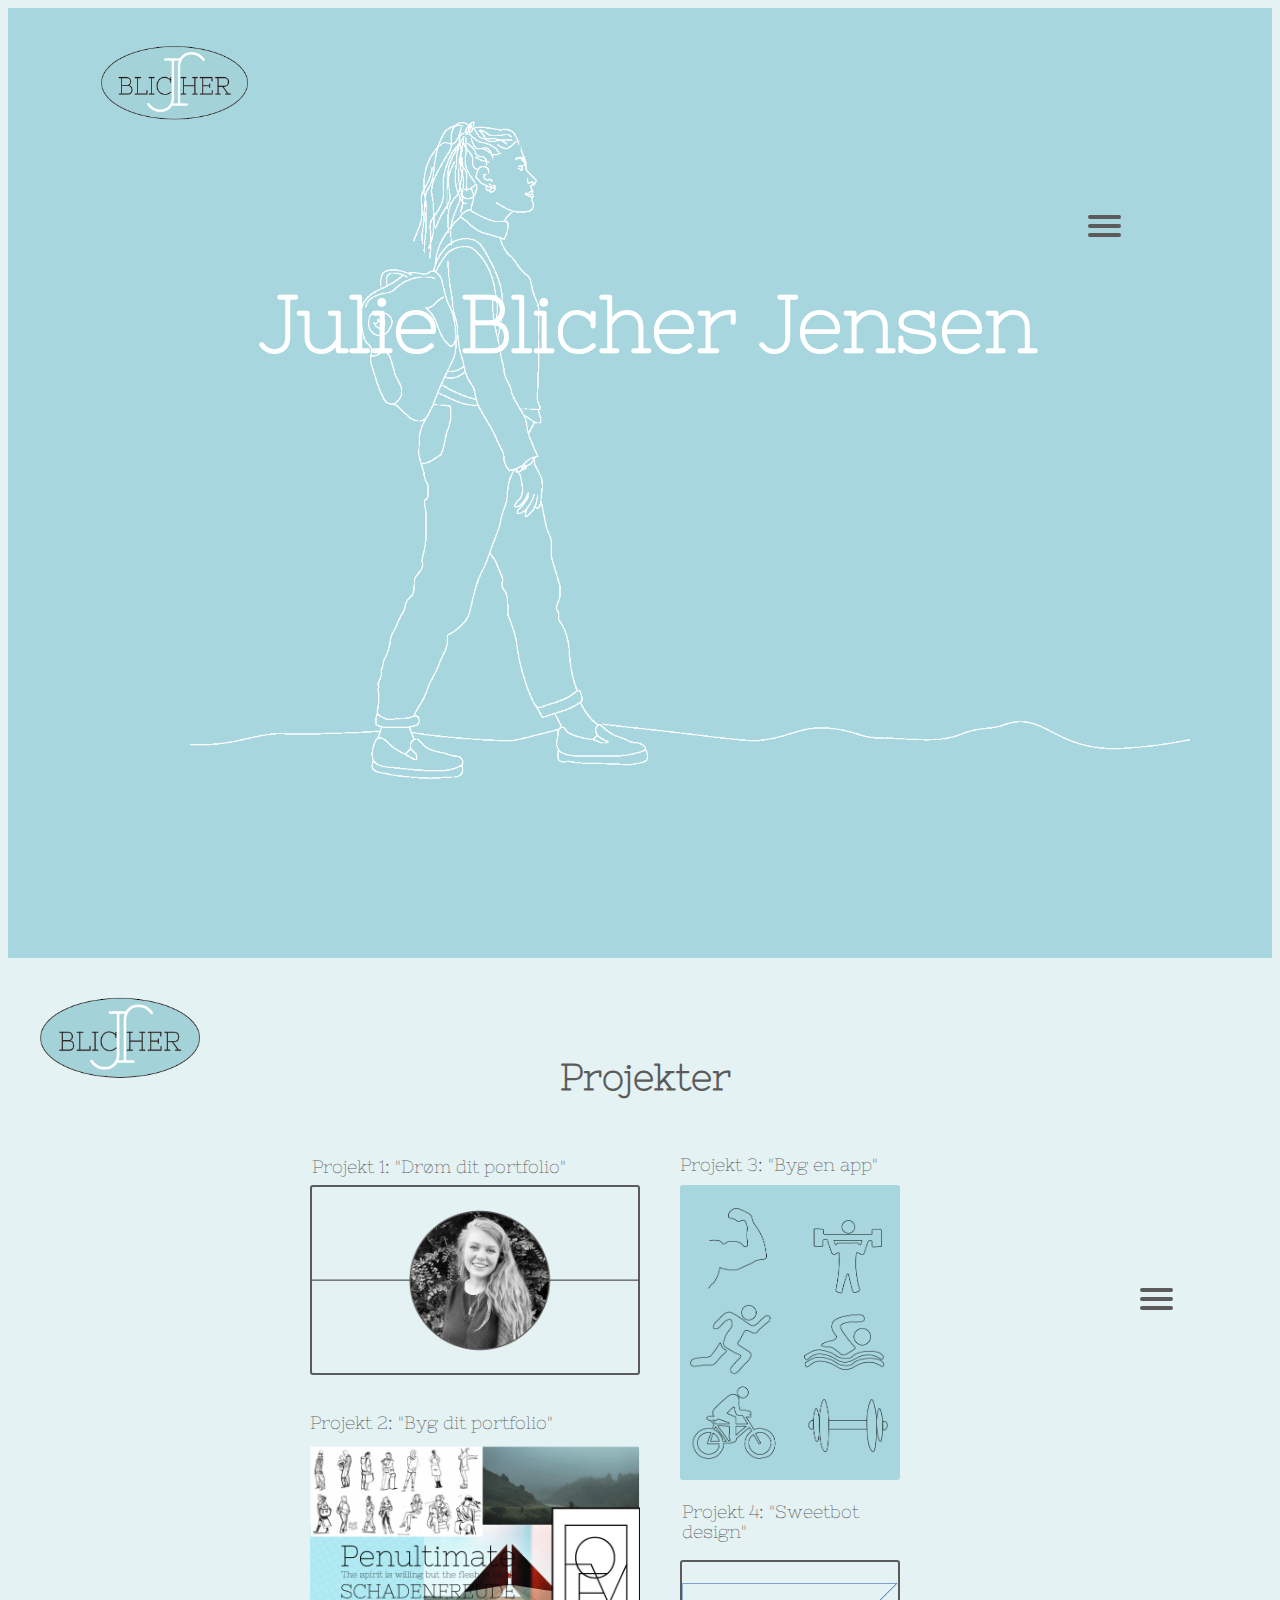
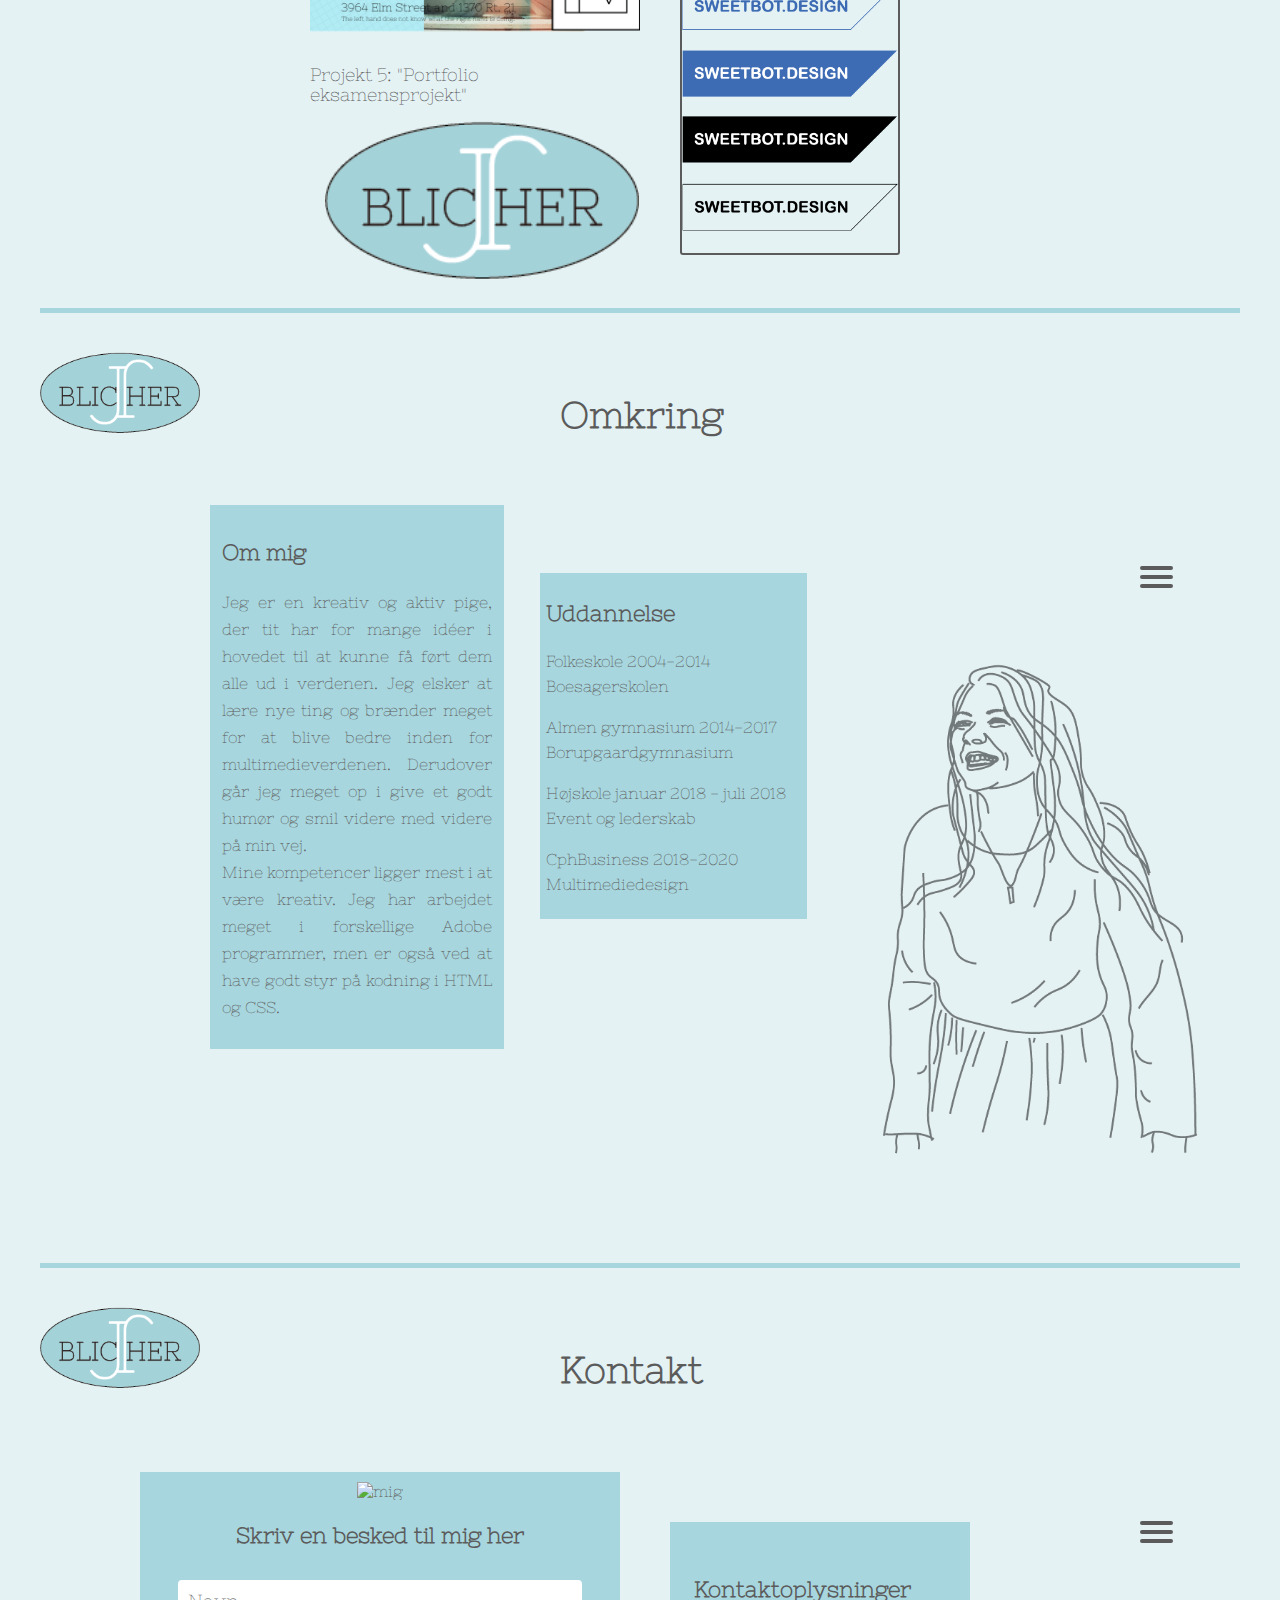
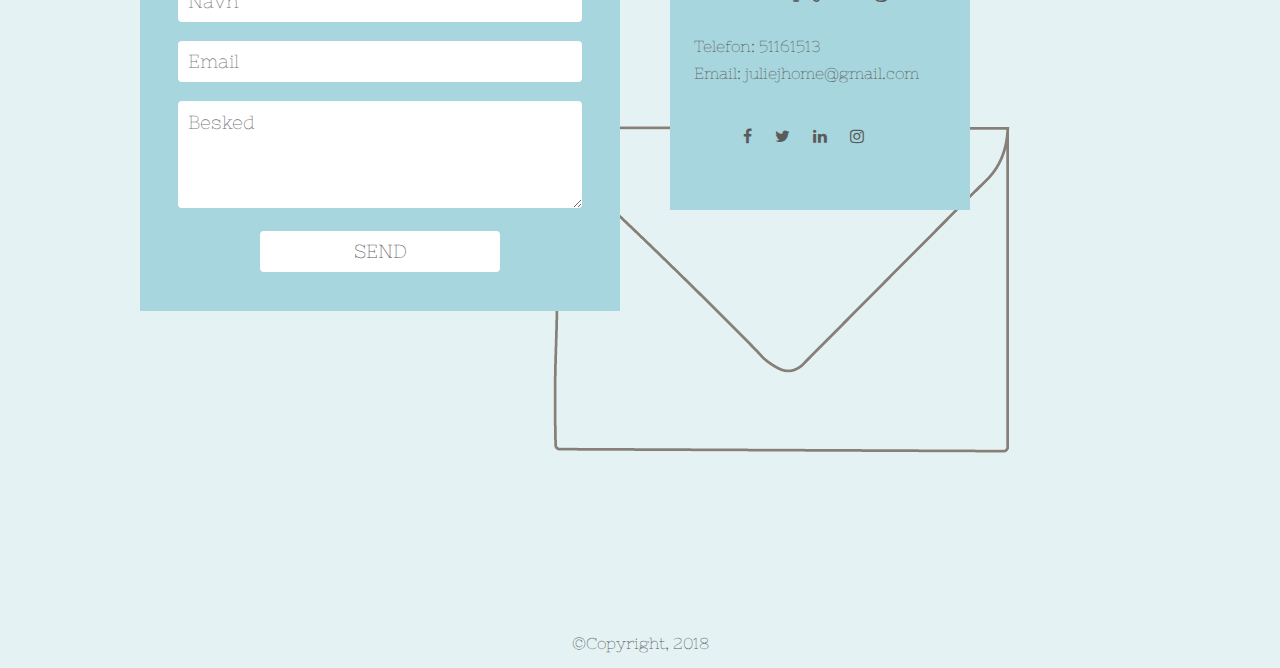
==== commit 7dd2518e: "ret ind" ====
--- a/index.html
+++ b/index.html
@@ -84,7 +84,7 @@
 			  <img src="images/drømny.png" width="700" height="392" alt="flow1"/>
             </a> 
 			</div>
-			<div class="large-1-2 medium-1-2 small-1-1 flow2"><a href="pages/byg_dit_portfolio2.html"> <p>Porjekt 2: "Byg dit portfolio"</p> <img src="images/moodboard.png" width="700" height="420" alt="flow2"/>
+			<div class="large-1-2 medium-1-2 small-1-1 flow2"><a href="pages/byg_dit_portfolio2.html"> <p>Projekt 2: "Byg dit portfolio"</p> <img src="images/moodboard.png" width="700" height="420" alt="flow2"/>
             </a> 
 			</div>
 			<div class="large-1-2 medium-1-2 small-1-1 flow5"><a href="pages/portfolio_eksamen2.html"><p>Projekt 5: "Portfolio eksamensprojekt"</p> <img src="images1/1x/logo3.png" width="700" height="420" alt="flow5"/>
--- a/styles/stylesheet.css
+++ b/styles/stylesheet.css
@@ -87,11 +87,10 @@
 .flow5 {
 	width: 330px;
 	height: 190px;
-	margin: 10px;
-	margin-left: 270px;
+	margin: 10px 10px 50px 270px;
 }
 .flow5 img {
-	width: 85%;
+	width: 95%;
 	height: auto;
 	margin-top: -20px;
 	margin-left: 15px;
@@ -126,17 +125,16 @@
 	font-size: 1.1em;
 }
 .flow4 {
-	/*background: #A7D6DE;*/
 	border: 2px solid #5B5B5B;
 	border-radius: 3px;
 	width: 220px;
-	height:280px;
-	margin: 70px 10px 10px 40px;
+	height:295px;
+	margin: 70px 10px 50px 40px;
 }
 .flow4 img {
 	width: 100%;
 	height: auto;
-	margin-top: 17px;
+	margin-top: 23px;
 }
 .flow4 a {
 	text-decoration: none;
@@ -146,47 +144,27 @@
 	font-size: 1.1em;
 	margin-top: -60px;
 }
-/*.flow3 img {
-	width: 34%;
-	height: auto;
-}
-.flow4 img {
-	width: 34%;
-	height: auto;
-}
-.flow1 p {
-	margin-left: 210px;
-}
-.flow1 a {
-	text-decoration: none;
-	color: #5B5B5B;
-}
+
 .flow1 a:hover {
 	opacity: 0.8;
 	cursor: pointer;
 }
-.flow3 p {
-	margin-left: 1%;
-}
-.flow3 a {
-	text-decoration: none;
-	color: #5B5B5B;
+.flow2 a:hover {
+	opacity: 0.8;
+	cursor: pointer;
+}
+.flow5 a:hover {
+	opacity: 0.8;
+	cursor: pointer;
 }
 .flow3 a:hover {
 	opacity: 0.8;
 	cursor: pointer;
 }
-.flow4 p {
-	margin-left: 1%;
-}
-.flow4 a {
-	text-decoration: none;
-	color: #5B5B5B;
-}
 .flow4 a:hover {
 	opacity: 0.8;
 	cursor: pointer;
-}*/
+}
 /*omkring style*/
 .omkringcontainer h2 {
 	font-size: 2.3em; 
@@ -451,32 +429,48 @@
 	text-align: justify;
 }
 .dromrakke1 img {
-	width: 85%;
-	height: auto;
+	width: 90%;
+	height: auto;
+	margin-top: 3%;
 }
 .dromrakke1 a {
 	font-size: 1.3em;
 	color: #5B5B5B;
+	margin-top: 5%;
 }
 .dromrakke2 img {
-	width: 90%;
+	width: 85%;
 	height: auto;
 	margin-top: 10%;
-}
-.dromrakke3 h3 {
+	margin-left: 15%;
+}
+.dromrakke3 img {
+	width: 85%;
+	height: auto;
+	margin: 10% 0 0 7.5%;
+}
+.dromrakke4 img {
+	width: 85%;
+	height: auto;
+	margin: 10% 0 0 0;
+}
+.dromrakke5 h3 {
 	font-size: 1.6em;
 	margin: 5% 0 0 5%;
 }
-.dromrakke3 h4 {
-	margin: 5% 0 0 10%;
-}
-.layout p {
-	margin: 5% 0 15% 10%;
-	line-height: 27px;
-	text-align: justify;
-}
-.farver p {
-	margin: 5% 20% 15% 10%;
+.dromrakke5 .layout h4 {
+	margin: 2% 10% 0 10%;
+}
+.dromrakke5 .farver h4 {
+	margin: 2% 10% 0 0;
+}
+.dromrakke5 .layout p {
+	margin: 2% 10% 10% 10%;
+	line-height: 27px;
+	text-align: justify;
+}
+.dromrakke5 .farver p {
+	margin: 2% 10% 0 0;
 	line-height: 27px;
 	text-align: justify;
 }
@@ -500,7 +494,7 @@
 	text-align: justify;
 }
 .bygrakke1 img {
-	width: 85%;
+	width: 90%;
 	height: auto;
 }
 .bygrakke1 a {
@@ -509,25 +503,40 @@
 	margin: 2% 10% 0 10%;
 }
 .bygrakke2 img {
-	width: 90%;
+	width: 85%;
+	height: auto;
+	margin: 10% 0 0 15%;
+	border: 1px solid #A7D6DE;
+}
+.bygrakke3 img {
+	width: 85%;
+	height: auto;
+	margin: 10% 0 0 7.5%;
+	border: 1px solid #A7D6DE;
+}
+.bygrakke4 img {
+	width: 85%;
 	height: auto;
 	margin-top: 10%;
 	border: 1px solid #A7D6DE;
 }
-.bygrakke3 h3 {
+.bygrakke5 h3 {
 	font-size: 1.6em;
 	margin: 5% 0 0 5%;
 }
-.bygrakke3 h4 {
-	margin: 5% 0 0 10%;
-}
-.layout p {
-	margin: 5% 0 15% 10%;
-	line-height: 27px;
-	text-align: justify;
-}
-.farver p {
-	margin: 5% 20% 15% 10%;
+.bygrakke5 .layout h4 {
+	margin:  2% 10% 0 10%;
+}
+.bygrakke5 .farver h4 {
+	margin:  2% 10% 0 0;
+}
+.bygrakke5 .layout p {
+	margin: 2% 10% 0 10%;
+	line-height: 27px;
+	text-align: justify;
+}
+.bygrakke5 .farver p {
+	margin: 2% 10% 0 0;
 	line-height: 27px;
 	text-align: justify;
 }
@@ -560,30 +569,70 @@
 	margin: 2% 10% 0 10%;
 }
 .apprakke2 h1 {
-	margin: 5% 0 0 5%;
+	margin: 3% 0 -2% 5%;
 }
 .apprakke3 h3 {
 	margin: 5% 0 0 5%;
 }
-.ide p {
-	margin: 5% 0 5% 10%;
-	line-height: 27px;
-	text-align: justify;
-}
-.tekst p {
-	margin: 5% 10% 5% 10%;
-	line-height: 27px;
-	text-align: justify;
-}
-.apprakke4 img {
-	width: 100%;
-	height: auto;
+.apprakke3 .ide p {
+	margin: 2% 10% 5% 10%;
+	line-height: 27px;
+	text-align: justify;
+}
+.apprakke3 .tekst p {
+	margin: 2% 10% 5% 0;
+	line-height: 27px;
+	text-align: justify;
+}
+.apprakke4 .en img {
+	width: 95%;
+	height: auto;
+	margin-left: 30%;
+}
+.apprakke4 .to img {
+	width: 95%;
+	height: auto;
+	margin-left: 22%;
+}
+.apprakke4 .tre img {
+	width: 95%;
+	height: auto;
+	margin-left: 15%
+}
+.apprakke4 .fire img {
+	width: 95%;
+	height: auto;
+	margin-left: 5%
+}
+.apprakke4 .fem img {
+	width: 95%;
+	height: auto;
+	margin-left: 2%
+}
+.apprakke4 .seks img {
+	width: 95%;
+	height: auto;
+}
+.apprakke4 .syv img {
+	width: 95%;
+	height: auto;
+	margin-right: 30%;
 }
 .apprakke5 h1 {
-	margin: 5% 0 0 5%;
+	margin: 3% 0 -2% 5%;
 }
 .apprakke6 h3 {
 	margin: 5% 0 0 5%;
+}
+.apprakke6 .ide p {
+	margin: 2% 10% 5% 10%;
+	line-height: 27px;
+	text-align: justify;
+}
+.apprakke6 .tekst p {
+	margin: 2% 10% 5% 0;
+	line-height: 27px;
+	text-align: justify;
 }
 .apprakke7 img {
 	width: 100%;
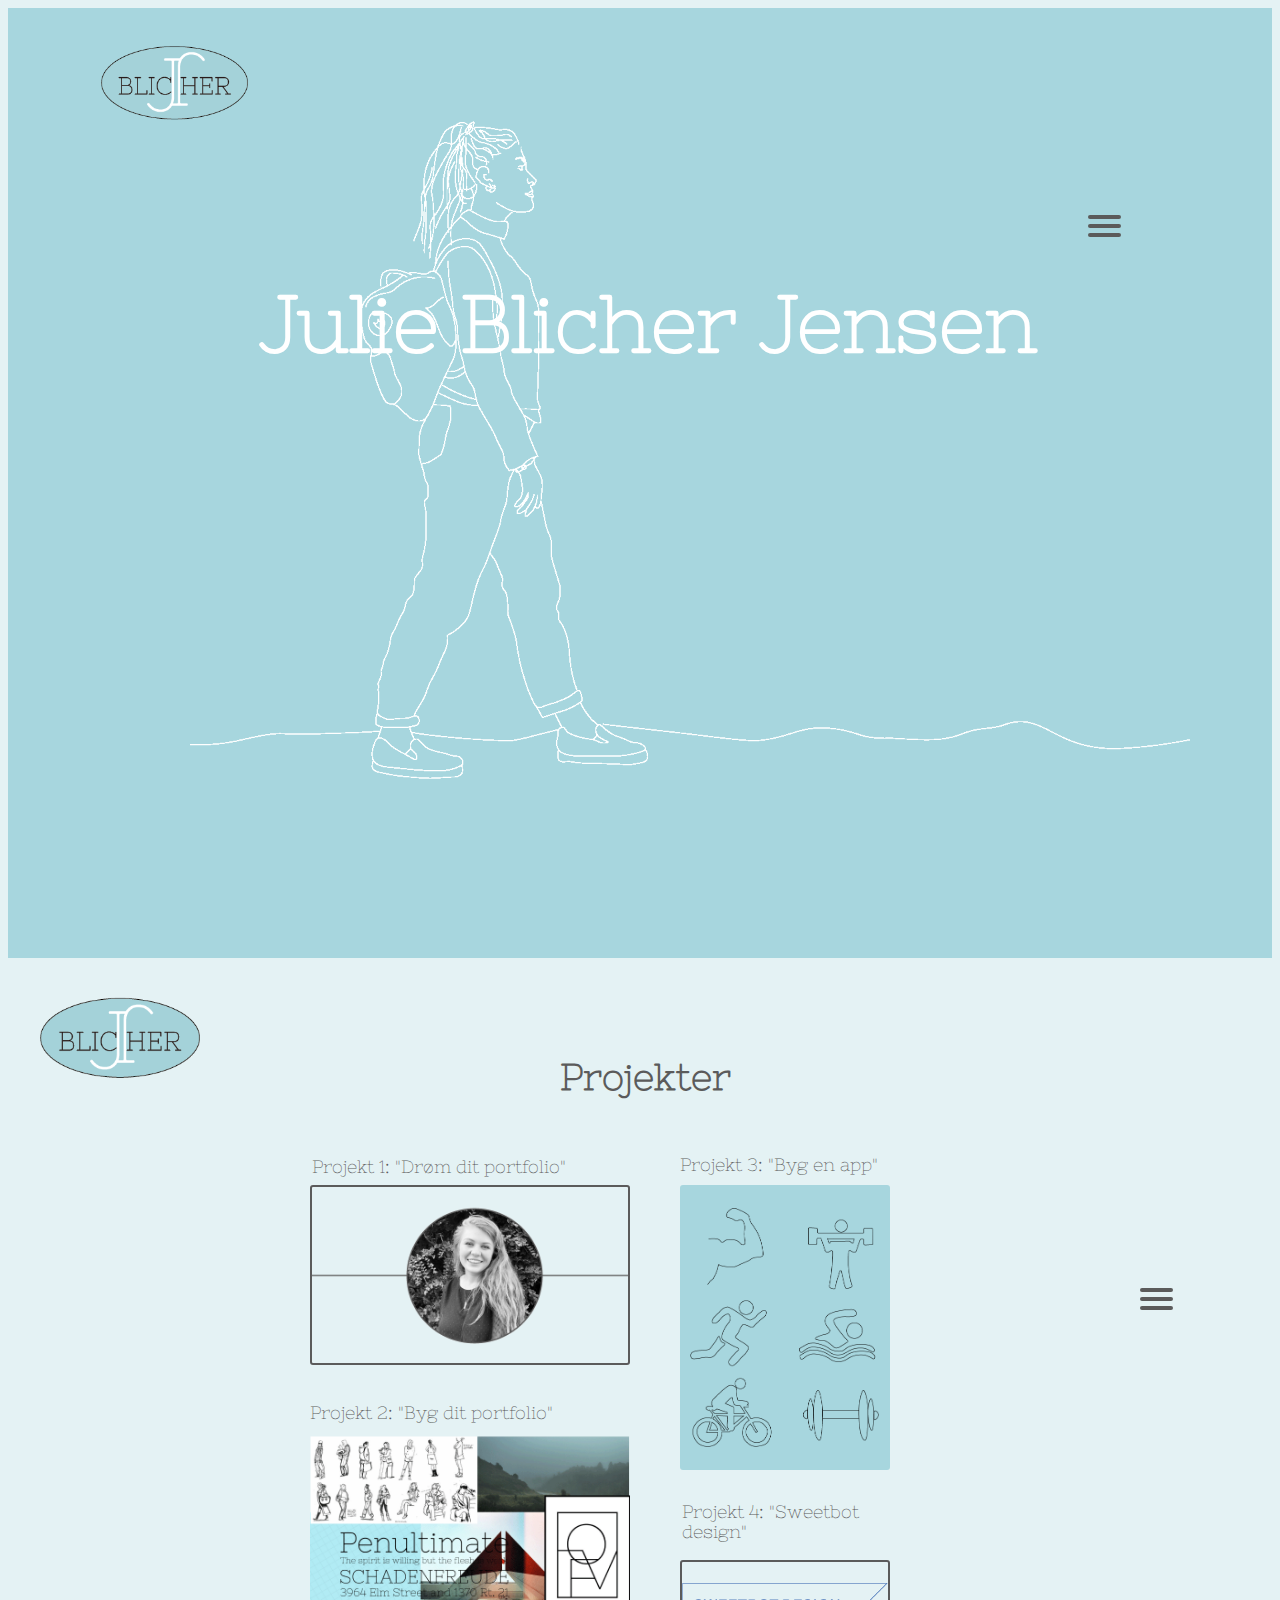
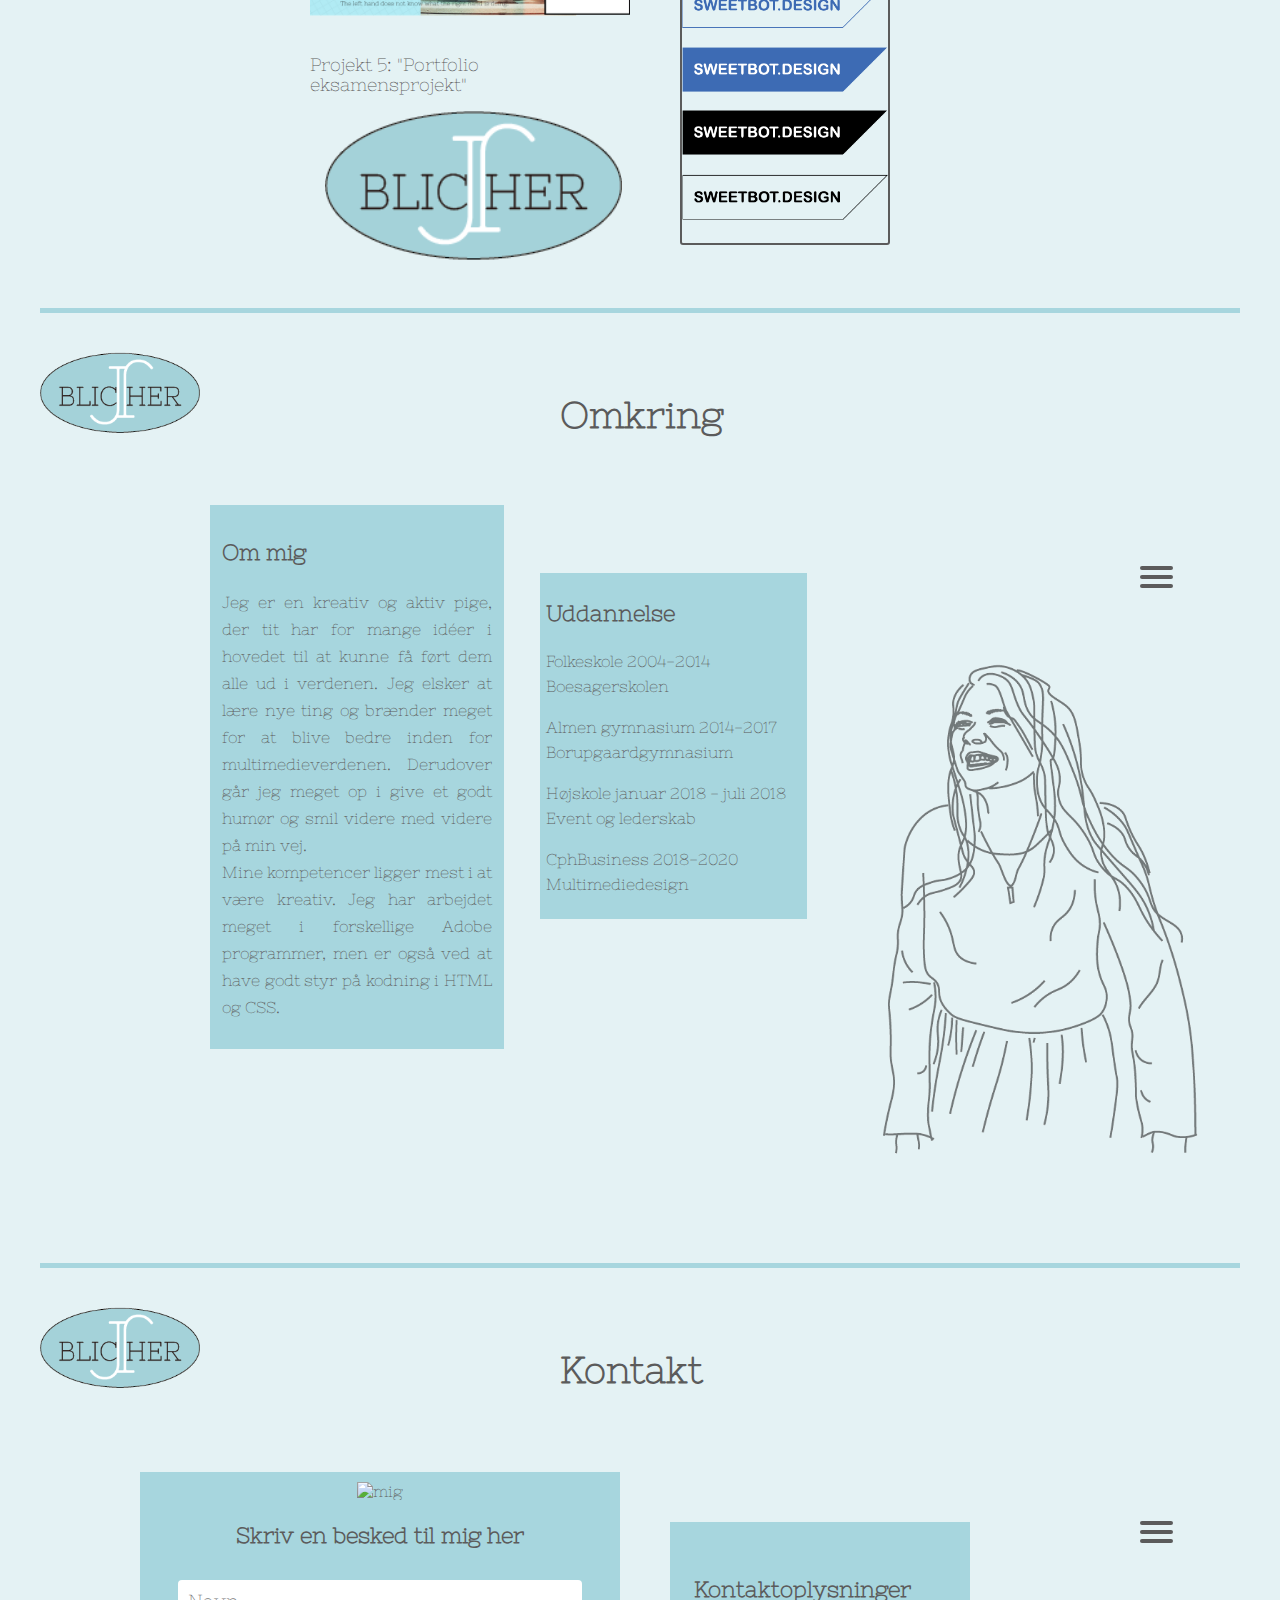
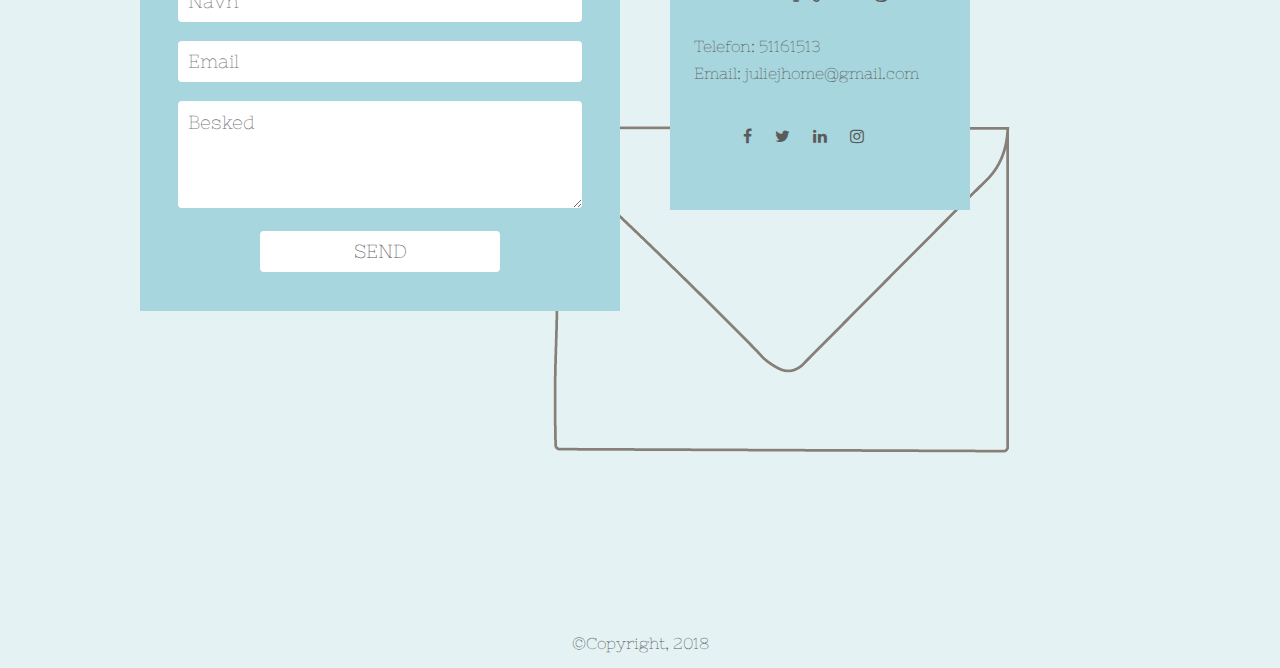
==== commit 5edf2207: "sidste ret ind + alt responsive" ====
--- a/index.html
+++ b/index.html
@@ -163,7 +163,7 @@
 </div>
 		  
         <div class="large-1-1 medium-1-1 small-1-1 kontaktbox">
-          <div class="large-1-3 medium-1-3 small-1-1 ramme"> 
+          <div class="large-1-3 medium-1-2 small-1-1 ramme"> 
 			  <img src="images/mig.png" alt="mig">
 			  <h3>Skriv en besked til mig her</h3>
             <div class="contact-form">
@@ -181,7 +181,7 @@
           <div class="large-1-3 medium-1-3 hide-on-small">
             <figure><img src="images/kuvert.gif" width="700" height="700" alt="kuvert"/></figure>
           </div>
-          <div class="large-1-3 medium-1-3 small-1-1 kontaktoplysninger">
+          <div class="large-1-3 medium-1-2 small-1-1 kontaktoplysninger">
             <h4>Kontaktoplysninger</h4>
             Telefon: 51161513 <br>
             Email: juliejhome@gmail.com <br>
--- a/styles/stylesheet.css
+++ b/styles/stylesheet.css
@@ -40,17 +40,11 @@
 .projektcontainer {
 	border-bottom: 5px solid #A7D6DE;
 }
-/*.flow1 img {
-	width: 60%;
-	height: auto;
-	margin-left: 210px;
-}*/
 .flow1 {
-	/*background: #A7D6DE;*/
 	border: 2px solid #5B5B5B;
 	border-radius: 3px;
-	width: 330px;
-	height: 190px;
+	width: 320px;
+	height: 180px;
 	margin: -30px 10px 10px 270px;
 }
 .flow1 img {
@@ -67,8 +61,8 @@
 	font-size: 1.1em;
 }
 .flow2 {
-	width: 330px;
-	height: 190px;
+	width: 320px;
+	height: 180px;
 	margin: 10px;
 	margin-left: 270px;
 }
@@ -86,11 +80,11 @@
 }
 .flow5 {
 	width: 330px;
-	height: 190px;
-	margin: 10px 10px 50px 270px;
+	height: 180px;
+	margin: 20px 10px 50px 270px;
 }
 .flow5 img {
-	width: 95%;
+	width: 90%;
 	height: auto;
 	margin-top: -20px;
 	margin-left: 15px;
@@ -105,8 +99,8 @@
 }
 .flow3 {
 	background: #A7D6DE;
-	width: 220px;
-	height:295px;
+	width: 210px;
+	height:285px;
 	margin: -30px 10px 10px 40px;
 	border-radius: 3px;
 }
@@ -127,9 +121,9 @@
 .flow4 {
 	border: 2px solid #5B5B5B;
 	border-radius: 3px;
-	width: 220px;
-	height:295px;
-	margin: 70px 10px 50px 40px;
+	width: 210px;
+	height:285px;
+	margin: 80px 10px 50px 40px;
 }
 .flow4 img {
 	width: 100%;
@@ -148,22 +142,38 @@
 .flow1 a:hover {
 	opacity: 0.8;
 	cursor: pointer;
+	
+}
+.flow1:hover {
+	transform: scale(1.1);
 }
 .flow2 a:hover {
 	opacity: 0.8;
 	cursor: pointer;
 }
+.flow2:hover {
+	transform: scale(1.1);
+}
 .flow5 a:hover {
 	opacity: 0.8;
 	cursor: pointer;
 }
+.flow5:hover {
+	transform: scale(1.1);
+}
 .flow3 a:hover {
 	opacity: 0.8;
 	cursor: pointer;
 }
+.flow3:hover {
+	transform: scale(1.1);
+}
 .flow4 a:hover {
 	opacity: 0.8;
 	cursor: pointer;
+}
+.flow4:hover {
+	transform: scale(1.1);
 }
 /*omkring style*/
 .omkringcontainer h2 {
@@ -556,88 +566,131 @@
 }
 .apprakke1 p {
 	line-height: 27px;
-	margin: 0 10% 0 10%;
-	text-align: justify;
-}
-.apprakke1 img {
-	width: 40%;
-	height: auto;
+	margin: 0 10% 0 5%;
+	text-align: justify;
+}
+.apprakke1 .ver1 img {
+	width: 85%;
+	height: auto;
+	margin-left: 8%;
+}
+.apprakke1 .ver2 img {
+	width: 85%;
+	height: auto;
+	margin-left: -5%;
 }
 .apprakke1 a {
 	font-size: 1.3em;
 	color: #5B5B5B;
-	margin: 2% 10% 0 10%;
+	margin: 2% 10% 0 5%;
 }
 .apprakke2 h1 {
-	margin: 3% 0 -2% 5%;
+	margin: 3% 0 -2% 2.5%;
 }
 .apprakke3 h3 {
-	margin: 5% 0 0 5%;
+	margin: 5% 0 0 2.5%;
 }
 .apprakke3 .ide p {
-	margin: 2% 10% 5% 10%;
+	margin: 2% 10% 5% 5%;
 	line-height: 27px;
 	text-align: justify;
 }
 .apprakke3 .tekst p {
-	margin: 2% 10% 5% 0;
-	line-height: 27px;
-	text-align: justify;
+	margin: 2% 10% 5% 5%;
+	line-height: 27px;
+	text-align: justify;
+}
+.apprakke4 {
+	margin-bottom: 5%;
 }
 .apprakke4 .en img {
 	width: 95%;
 	height: auto;
-	margin-left: 30%;
+	margin-left: 15%;
 }
 .apprakke4 .to img {
 	width: 95%;
 	height: auto;
-	margin-left: 22%;
+	margin-left: 8%;
 }
 .apprakke4 .tre img {
 	width: 95%;
 	height: auto;
-	margin-left: 15%
+	margin-left: 4%;
 }
 .apprakke4 .fire img {
 	width: 95%;
 	height: auto;
-	margin-left: 5%
+	margin-left: -5%;
 }
 .apprakke4 .fem img {
 	width: 95%;
 	height: auto;
-	margin-left: 2%
+	margin-left: -10%;
 }
 .apprakke4 .seks img {
 	width: 95%;
 	height: auto;
+	margin-left: -17%;
 }
 .apprakke4 .syv img {
 	width: 95%;
 	height: auto;
-	margin-right: 30%;
+	margin-left: -25%;
 }
 .apprakke5 h1 {
-	margin: 3% 0 -2% 5%;
+	margin: 3% 0 -2% 2.5%;
 }
 .apprakke6 h3 {
-	margin: 5% 0 0 5%;
+	margin: 5% 0 0 2.5%;
 }
 .apprakke6 .ide p {
-	margin: 2% 10% 5% 10%;
+	margin: 2% 10% 5% 5%;
 	line-height: 27px;
 	text-align: justify;
 }
 .apprakke6 .tekst p {
-	margin: 2% 10% 5% 0;
-	line-height: 27px;
-	text-align: justify;
-}
-.apprakke7 img {
-	width: 100%;
-	height: auto;
-	margin-bottom: 15%;
+	margin: 2% 10% 5% 5%;
+	line-height: 27px;
+	text-align: justify;
+}
+.apprakke7 {
+	margin-bottom: 10%;
+}
+.apprakke7 .otte img {
+	width: 95%;
+	height: auto;
+	margin-left: 15%;
+}
+.apprakke7 .ni img {
+	width: 95%;
+	height: auto;
+	margin-left: 8%;
+}
+.apprakke7 .ti img {
+	width: 95%;
+	height: auto;
+	margin-left: 4%;
+}
+.apprakke7 .elleve img {
+	width: 95%;
+	height: auto;
+	margin-left: -5%;
+}
+.apprakke7 .tolv img {
+	width: 95%;
+	height: auto;
+	margin-left: -10%;
+}
+.apprakke7 .tretten img {
+	width: 95%;
+	height: auto;
+	margin-left: -17%;
+}
+.apprakke7 .fjorten img {
+	width: 95%;
+	height: auto;
+	margin-left: -25%;
 }
 /*Sweetbot style*/
 .sweetoverskrift h1 {
@@ -655,48 +708,91 @@
 }
 .sweetrakke1 p {
 	line-height: 27px;
-	margin: 0 10% 0 10%;
-	text-align: justify;
-}
-.sweetrakke1 img {
-	width: 40%;
-	height: auto;
+	margin: 0 10% 0 5%;
+	text-align: justify;
+}
+.sweetrakke1 .ver1 img {
+	width: 85%;
+	height: auto;
+	margin-left: 8%;
+}
+.sweetrakke1 .ver2 img {
+	width: 85%;
+	height: auto;
+	margin-left: -5%;
 }
 .sweetrakke1 a {
 	font-size: 1.3em;
 	color: #5B5B5B;
-	margin: 2% 10% 0 10%;
+	margin: 2% 10% 0 5%;
 }
 .sweetrakke2 h1 {
-	margin: 5% 0 0 5%;
+	margin: 3% 0 -2% 2.5%;
 }
 .sweetrakke3 h3 {
-	margin: 5% 0 0 5%;
+	margin: 5% 0 0 2.5%;
 }
 .ide p {
-	margin: 5% 0 5% 10%;
+	margin: 3% 10% 0 5%;
 	line-height: 27px;
 	text-align: justify;
 }
 .tekst p {
-	margin: 5% 10% 5% 10%;
-	line-height: 27px;
-	text-align: justify;
-}
-.sweetrakke4 img {
-	width: 80%;
-	height: auto;
+	margin: 3% 10% 0 5%;
+	line-height: 27px;
+	text-align: justify;
+}
+.sweetrakke4 {
+	margin-top: 3%;
+	margin-bottom: 5%;
+}
+.sweetrakke4 .en img {
+	width: 85%;
+	height: auto;
+	margin-left: 11%;
+}
+.sweetrakke4 .to img {
+	width: 85%;
+	height: auto;
+	margin-left: 5%;
+}
+.sweetrakke4 .tre img {
+	width: 85%;
+	height: auto;
+}
+.sweetrakke4 .fire img {
+	width: 85%;
+	height: auto;
+	margin-left: -5%;
 }
 .sweetrakke5 h1 {
-	margin: 5% 0 0 5%;
+	margin: 3% 0 -2% 2.5%;
 }
 .sweetrakke6 h3 {
-	margin: 5% 0 0 5%;
-}
-.sweetrakke7 img {
-	width: 80%;
-	height: auto;
-	margin-bottom: 15%;
+	margin: 5% 0 0 2.5%;
+}
+.sweetrakke7 {
+	margin-top: 3%;
+	margin-bottom: 10%;
+}
+.sweetrakke7 .fem img {
+	width: 85%;
+	height: auto;
+	margin-left: 11%;
+}
+.sweetrakke7 .seks img {
+	width: 85%;
+	height: auto;
+	margin-left: 5%;
+}
+.sweetrakke7 .syv img {
+	width: 85%;
+	height: auto;
+}
+.sweetrakke7 .otte img {
+	width: 85%;
+	height: auto;
+	margin-left: -5%;
 }
 /*Eksamensprojekt style*/
 .portfoliooverskrift h1 {
@@ -944,7 +1040,6 @@
 	margin: 0% 10% 15% 6%;
 	text-align: justify;
 }
-
 /*iPad style*/
 @media handheld, only screen and (max-width: 768px) and (min-width: 414px) {
 /*forside style medium*/
@@ -984,6 +1079,7 @@
 	transform: translate(100%, 0);
 	transition: transform 0.5s cubic-bezier(0, 0, 0.05, 1.0)
 	}
+	
 	.menu2 {
 	transform: translate(100%, 0);
 	transition: transform 0.5s cubic-bezier(0, 0, 0.05, 1.0);
@@ -994,58 +1090,56 @@
 }
 #projekter .menuToggle {
 	top: -50px;
-	left: 280px;
+	left: 630px;
 }
 #omkring .menuToggle {
 	top: -50px;
-	left: 280px;
+	left: 630px;
 }
 #kontakt .menuToggle {
 	top: -50px;
-	left: 280px;
+	left: 630px;
 }
 .menuToggle input:checked ~ ul {
 	transform: translateX(-200px);
 }
 /*projekt style medium*/
-#projekter h1 {
-	position: relative;
-	right: 100px;
-}
-.flow1 img {
-	width: 90%;
-	height: auto;
-	margin-left: 100px;
-}
-.flow3 img {
-	width: 53%;
-	height: auto;
-	margin-left: 80px;
-}
-.flow4 img {
-	width: 53%;
-	height: auto;
-	margin-left: 80px;
-	position: relative;
-	top: -28px;
-}
-.flow1 p {
-	margin-left: 100px;
-}
-.flow3 p {
-	margin-left: 83px;
-	position: relative;
-	top: -10px;
-}
-.flow4 p {
-	margin-left: 83px;
-	position: relative;
-	top: -27px
+.projektcontainer h2 {
+	font-size: 2.3em; 
+	margin: -5% 0 10% 0;
+	text-align: center;
+}
+.flow1 {
+	width: 320px;
+	height: 180px;
+	margin: -10px 10px 10px 50px;
+}
+.flow2 {
+	width: 320px;
+	height: 180px;
+	margin: 10px;
+	margin-left: 50px;
+}
+.flow5 {
+	width: 330px;
+	height: 180px;
+	margin: 20px 10px 50px 50px;
+}
+.flow3 {
+	width: 210px;
+	height:285px;
+	margin: -10px 10px 10px 50px;
+}
+.flow4 {
+	width: 210px;
+	height:285px;
+	margin: 80px 10px 50px 50px;
 }
 /*omkring style medium*/
-#omkring h1 {
-	position: relative;
-	right: 100px;
+.omkringcontainer h2 {
+	font-size: 2.3em; 
+	margin: -5% 0 10% 0;
+	text-align: center;
 }
 .fritid {
 	width: 70%;
@@ -1070,42 +1164,30 @@
 	left: 100px;
 }
 /*kontakt style medium*/
-#kontakt h1 {
-	position: relative;
-	right: 100px;
+.kontaktcontainer h2 {
+	font-size: 2.3em; 
+	margin: -5% 0 10% 0;
+	text-align: center;
 }
 .form-control {
-	width: 100%;
-	height: auto;
-	margin: 2% 2% 2% 40%;
-	padding: 2%;
-}
-.submit {
-	width: 50%;
-	margin-left: 55%;
-	border-radius: 4px;
-}
-.submit:hover {
-	background: #A7D6DE;
-	color: #5B5B5B;
+	width: 80%;
+}
+.ramme {
+	width: 55%;
+	left: 15px;
 }
 .kontaktbox figure {
 	width: 80%;
-	height: auto;
+	right: 300px;
+	top: 175px;
+}
+.kontaktbox .kontaktoplysninger {
+	width: 40%;
+	padding: 2%;
+	line-height: 27px;
 	position: relative;
-	bottom: 115px;
-	right: 270px;
-	z-index: -1;
-	opacity: 0.5;
-}
-.kontaktoplysninger {
-	width: 40%;
-	background: #A7D6DE;
-	padding: 2%;
-	line-height: 27px;
-	position: relative;
-	left: 370px;
-	top: -600px;
+	left: 420px;
+	top:-700px;
 }
 /*drøm dit portfolio style medium*/
 .dromoverskrift h1 {
@@ -1357,6 +1439,10 @@
 }
 .styletile p {
 	margin: 0 5% 5% 5%;
+}
+.portfoliorakke12 img {
+	width: 95%;
+	margin: 30% 5% 5% 5%;
 }
 .kodning h3 {
 	margin: 5%;
@@ -1406,7 +1492,7 @@
 	margin-top: -40%;
 }
 .logo {
-	width: 30%;
+	width: 35%;
 	height: auto;
 	margin-top: -5%;
 }
@@ -1424,15 +1510,15 @@
 	left: 300px;
 }
 #projekter .menuToggle {
-	top: -150px;
+	top: -90px;
 	left: 280px;
 }
 #omkring .menuToggle {
-	top: -150px;
+	top: -90px;
 	left: 280px;
 }
 #kontakt .menuToggle {
-	top: -150px;
+	top: -90px;
 	left: 280px;
 }
 .menuToggle input:checked ~ ul {
@@ -1447,23 +1533,43 @@
 	transform: translate(80%, 0);
 }
 /*projekt style small*/
-.flow1 img {
-	width: 100%;
-	height: auto;
+.projektcontainer h2 {
+	font-size: 2em; 
+	margin: 0;
+	text-align: center;
+}
+.flow1 {
+	width: 280px;
+	height: 140px;
+	margin: 10px 10px 10px 0px;
+}
+.flow2 {
+	width: 280px;
+	height: 140px;
+	margin-bottom: 40px;
 	margin-left: 0px;
 }
-.flow3 img {
-	width: 50%;
-	height: auto;
-}
-.flow4 img {
-	width: 50%;
-	height: auto;
-}
-.flow1 p {
-	margin-left: 0px;
+.flow5 {
+	width: 300px;
+	height: 130px;
+	margin: 20px 10px 50px 0px;
+}
+.flow3 {
+	width: 200px;
+	height:285px;
+	margin: 120px 10px 10px 0px;
+}
+.flow4 {
+	width: 200px;
+	height:285px;
+	margin: 80px 10px 50px 0px;
 }
 /*omkring style small*/
+	.omkringcontainer h2 {
+	font-size: 2em; 
+	margin: 0;
+	text-align: center;
+}
 .fritid {
 	width: 90%;
 	line-height: 23px;
@@ -1480,6 +1586,11 @@
 	font-size: 1.2em;
 }
 /*kontakt style small*/
+.kontaktcontainer h2 {
+	font-size: 2em; 
+	margin: 0;
+	text-align: center;
+}
 .kontaktoplysninger {
 	width: 100%;
 	line-height: 23px;
@@ -1489,6 +1600,10 @@
 }
 .kontaktoplysninger h4 {
 	font-size: 1.2em;
+}
+.ramme {
+	width: 100%;
+	left: 0px;
 }
 .form-control {
 	margin: 1%;
@@ -1508,38 +1623,52 @@
 	width: 20%;
 }
 .dromrakke1 p {
-	line-height: 23px;
-	margin: 2%;
-	text-align: justify;
+	line-height: 27px;
+	margin: 2% 0% 0 0%;
+	text-align: left;
 }
 .dromrakke1 img {
-	width: 100%;
-	height: auto;
+	width: 90%;
+	height: auto;
+	margin-top: 3%;
 }
 .dromrakke1 a {
-	font-size: 1.2em;
+	font-size: 1.3em;
 	color: #5B5B5B;
-	line-height: 23px;
+	margin-top: 5%;
 }
 .dromrakke2 img {
-	width: 100%;
-	height: auto;
-	margin-top: 3%;
-}
-.dromrakke3 h3 {
-	font-size: 1.2em;
-	margin: 2%;
-}
-.dromrakke3 h4 {
-	margin: 2%;
-}
-.layout p {
-	margin: 2%;
-	line-height: 23px;
-}
-.farver p {
-	margin: 2%;
-	line-height: 23px;
+	width: 90%;
+	margin-top: 5%;
+	margin-left: 0%;
+}
+.dromrakke3 img {
+	width: 90%;
+	margin: 5% 0 0 0%;
+}
+.dromrakke4 img {
+	width: 90%;
+	margin: 5% 0 0 0;
+}
+.dromrakke5 h3 {
+	font-size: 1.6em;
+	margin: 5% 0 0 0%;
+}
+.dromrakke5 .layout h4 {
+	margin: 2% 0% 0 0%;
+}
+.dromrakke5 .farver h4 {
+	margin: 2% 0% 0 0;
+}
+.dromrakke5 .layout p {
+	margin: 2% 0% 0% 0%;
+	line-height: 27px;
+	text-align: left;
+}
+.dromrakke5 .farver p {
+	margin: 2% 0% 0 0;
+	line-height: 27px;
+	text-align: left;
 }
 /*byg dit portfolio style small*/
 .bygoverskrift h1 {
@@ -1551,34 +1680,43 @@
 	width: 20%;
 }
 .bygrakke1 p {
-	line-height: 23px;
-	margin: 2%;
-}
-.bygrakke1 img {
-	width: 100%;
+	line-height: 27px;
+	margin: 0;
+	text-align: left;
 }
 .bygrakke1 a {
-	font-size: 1.2em;
-	margin: 2%;
+	font-size: 1.3em;
+	margin: 2% 5% 0 5%;
 }
 .bygrakke2 img {
-	width: 100%;
-	margin-top: 2%;
-}
-.bygrakke3 h3 {
-	font-size: 1.4em;
-	margin: 2%;
-}
-.bygrakke3 h4 {
-	margin: 2%;
-}
-.layout p {
-	margin: 2%;
-	line-height: 23px;
-}
-.farver p {
-	margin: 2%;
-	line-height: 23px;
+	width: 90%;
+	margin: 5% 0 0 0%;
+}
+.bygrakke3 img {
+	width: 90%;
+	margin: 5% 0 0 0%;
+}
+.bygrakke4 img {
+	width: 90%;
+	margin-top: 5%;
+}
+.bygrakke5 h3 {
+	font-size: 1.6em;
+	margin: 2% 0 0 0%;
+}
+.bygrakke5 .layout h4 {
+	margin:  2% 0% 0 0%;
+}
+.bygrakke5 .farver h4 {
+	margin:  2% 0% 0 0;
+}
+.bygrakke5 .layout p {
+	margin: 2% 0% 0 0%;
+	text-align: left;
+}
+.bygrakke5 .farver p {
+	margin: 2% 0% 0 0;
+	text-align: left;
 }
 /*byg en app style small*/
 .appoverskrift h1 {
@@ -1590,80 +1728,91 @@
 	width: 20%;
 }
 .apprakke1 p {
-	line-height: 23px;
-	margin: 2%;
-}
-.apprakke1 img {
-	width: 49%;
-	height: auto;
+	margin: 0%;
+	text-align: left;
+}
+.apprakke1 .ver1 img {
+	margin-left: 0%;
+}
+.apprakke1 .ver2 img {
+	margin-left: 0%;
 }
 .apprakke1 a {
-	font-size: 1.2em;
-	margin: 2%;
+	margin: 2% 5% 0 5%;
 }
 .apprakke2 h1 {
-	font-size: 1.5em;
-	margin: 2%;
+	margin: 2% 0 0% 0%;
 }
 .apprakke3 h3 {
-	margin: 2%;
-}
-.ide p {
-	margin: 2%;
-	line-height: 23px;
-	;
-}
-.tekst p {
-	margin: 2%;
-	line-height: 23px;
+	margin: 2% 0 0 0%;
+}
+.apprakke3 .ide p {
+	margin: 2% 0% 5% 0%;
+	text-align: left;
+}
+.apprakke3 .tekst p {
+	margin: 2% 0% 5% 0%;
+	text-align: left;
 }
 .apprakke5 h1 {
-	margin: 2%;
-	font-size: 1.5em;
+	margin: 2% 0 0% 0%;
 }
 .apprakke6 h3 {
-	margin: 2%;
+	margin: 2% 0 0 0%;
+}
+.apprakke6 .ide p {
+	margin: 2% 0% 5% 0%;
+	text-align: left;
+}
+.apprakke6 .tekst p {
+	margin: 2% 0% 5% 0%;
+	text-align: left;
 }
 /*sweetbot style small*/
 .sweetoverskrift h1 {
 	top: 0px;
 	font-size: 1.5em;
+	margin-bottom: 10%;
 }
 .sweetoverskrift img {
 	width: 20%;
 }
 .sweetrakke1 p {
-	line-height: 23px;
-	margin: 2%;
-}
-.sweetrakke1 img {
-	width: 49%;
+	margin: 0%;
+	text-align: left;
+}
+.sweetrakke1 .ver1 img {
+	width: 85%;
+	margin-left: 0%;
+	margin-top: -20%;
+}
+.sweetrakke1 .ver2 img {
+	width: 85%;
+	margin-left: 0%;
+	margin-top: -30%;
 }
 .sweetrakke1 a {
-	font-size: 1.2em;
-	margin: 2%;
+	margin: 2% 5% 0 5%;
 }
 .sweetrakke2 h1 {
-	margin: 2%;
-	font-size: 1.5em;
+	margin: 2% 0 0% 0%;
 }
 .sweetrakke3 h3 {
-	margin: 2%;
+	margin: 2% 0 0 0%;
 }
 .ide p {
-	margin: 2%;
-	line-height: 23px;
+	margin: 3% 0% 0 0%;
+	text-align: left;
 }
 .tekst p {
-	margin: 2%;
-	line-height: 23px;
+	margin: 3% 0% 0 0%;
+	text-align: left;
 }
 .sweetrakke5 h1 {
-	margin: 2%;
-	font-size: 1.5em;
+	margin: 2% 0 0% 0%;
 }
 .sweetrakke6 h3 {
-	margin: 2%;
+	margin: 2% 0 0 0%;
 }
 /*portfolio eksamensprojekt style small*/
 .portfoliooverskrift h1 {
@@ -1811,13 +1960,17 @@
 	width: 100%;
 	margin: 2%;
 }
+.flowchart p {
+	line-height: 23px;
+	margin: 2%;	
+	}
 .styletile p {
 	line-height: 23px;
 	margin: 2%;
 }
 .kodning h3 {
 	line-height: 23px;
-	margin: 2%;
+	margin: 0;
 }
 .kodning p {
 	line-height: 23px;
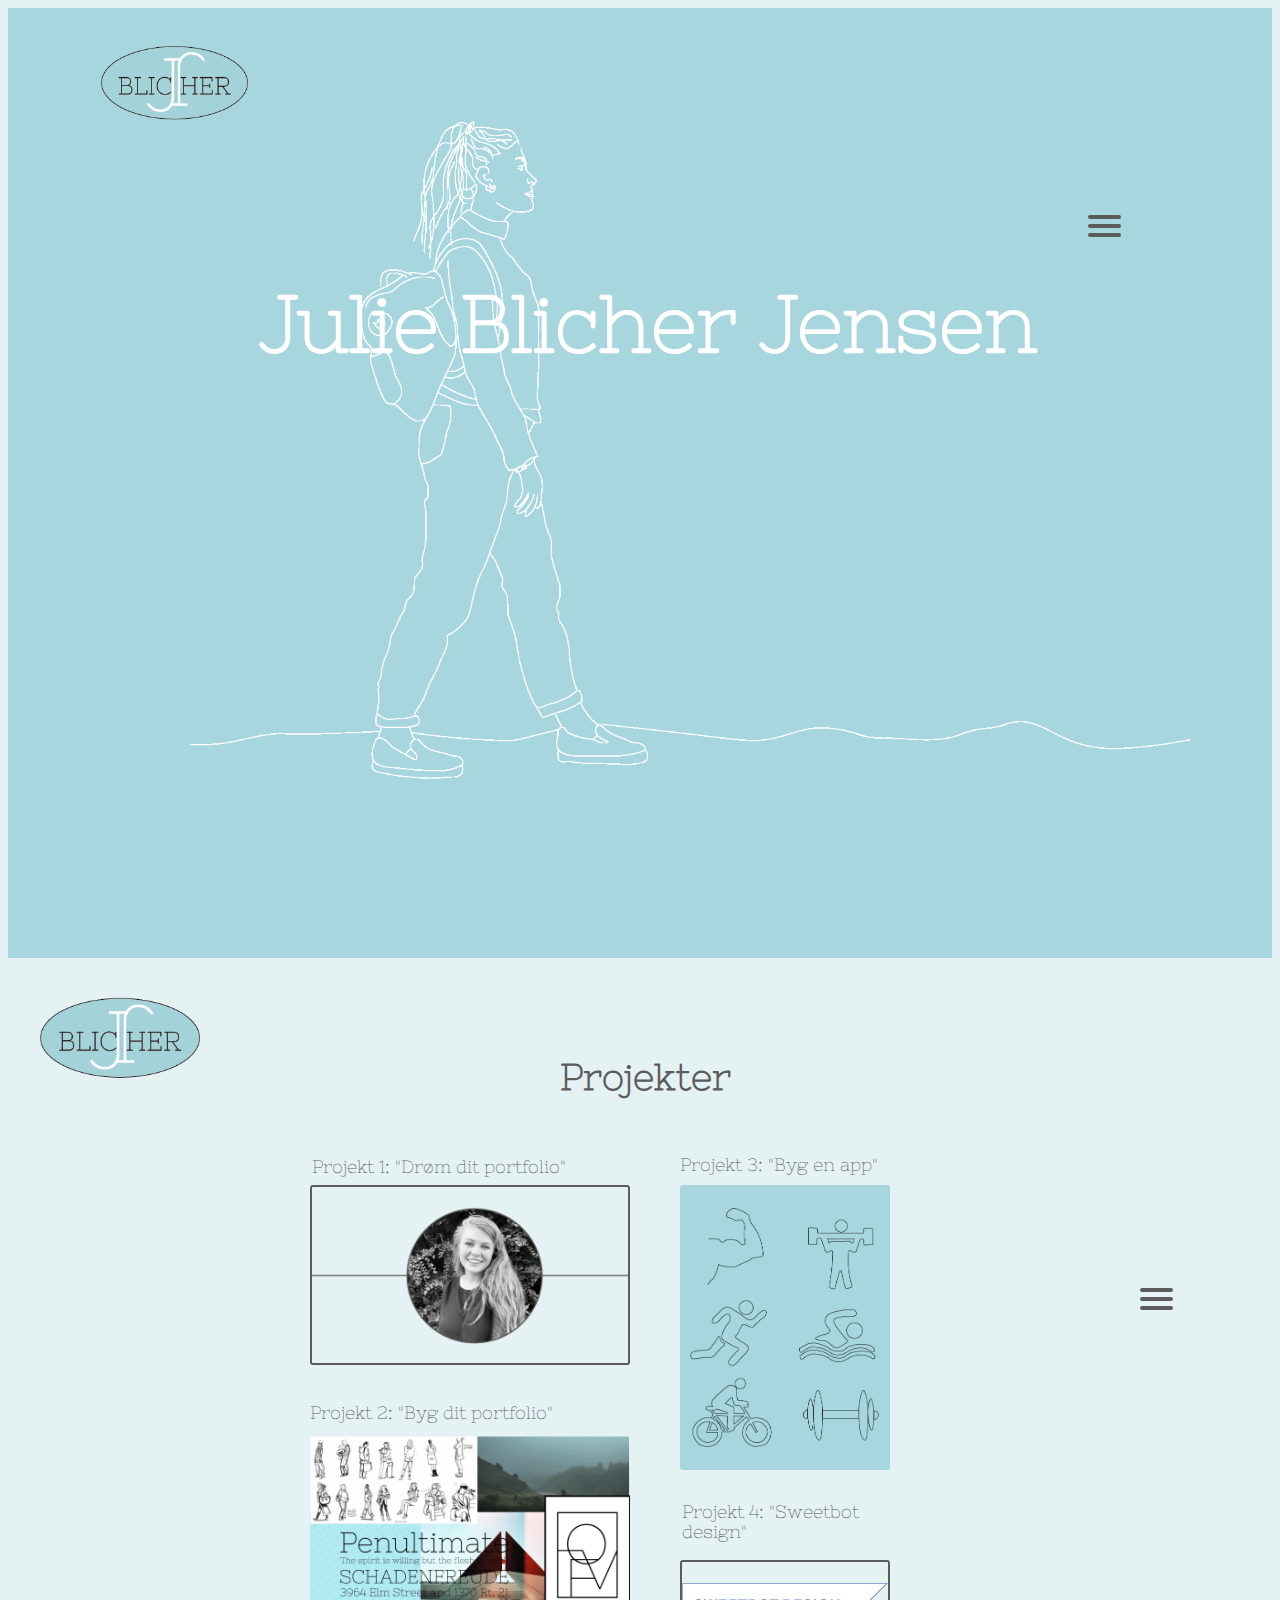
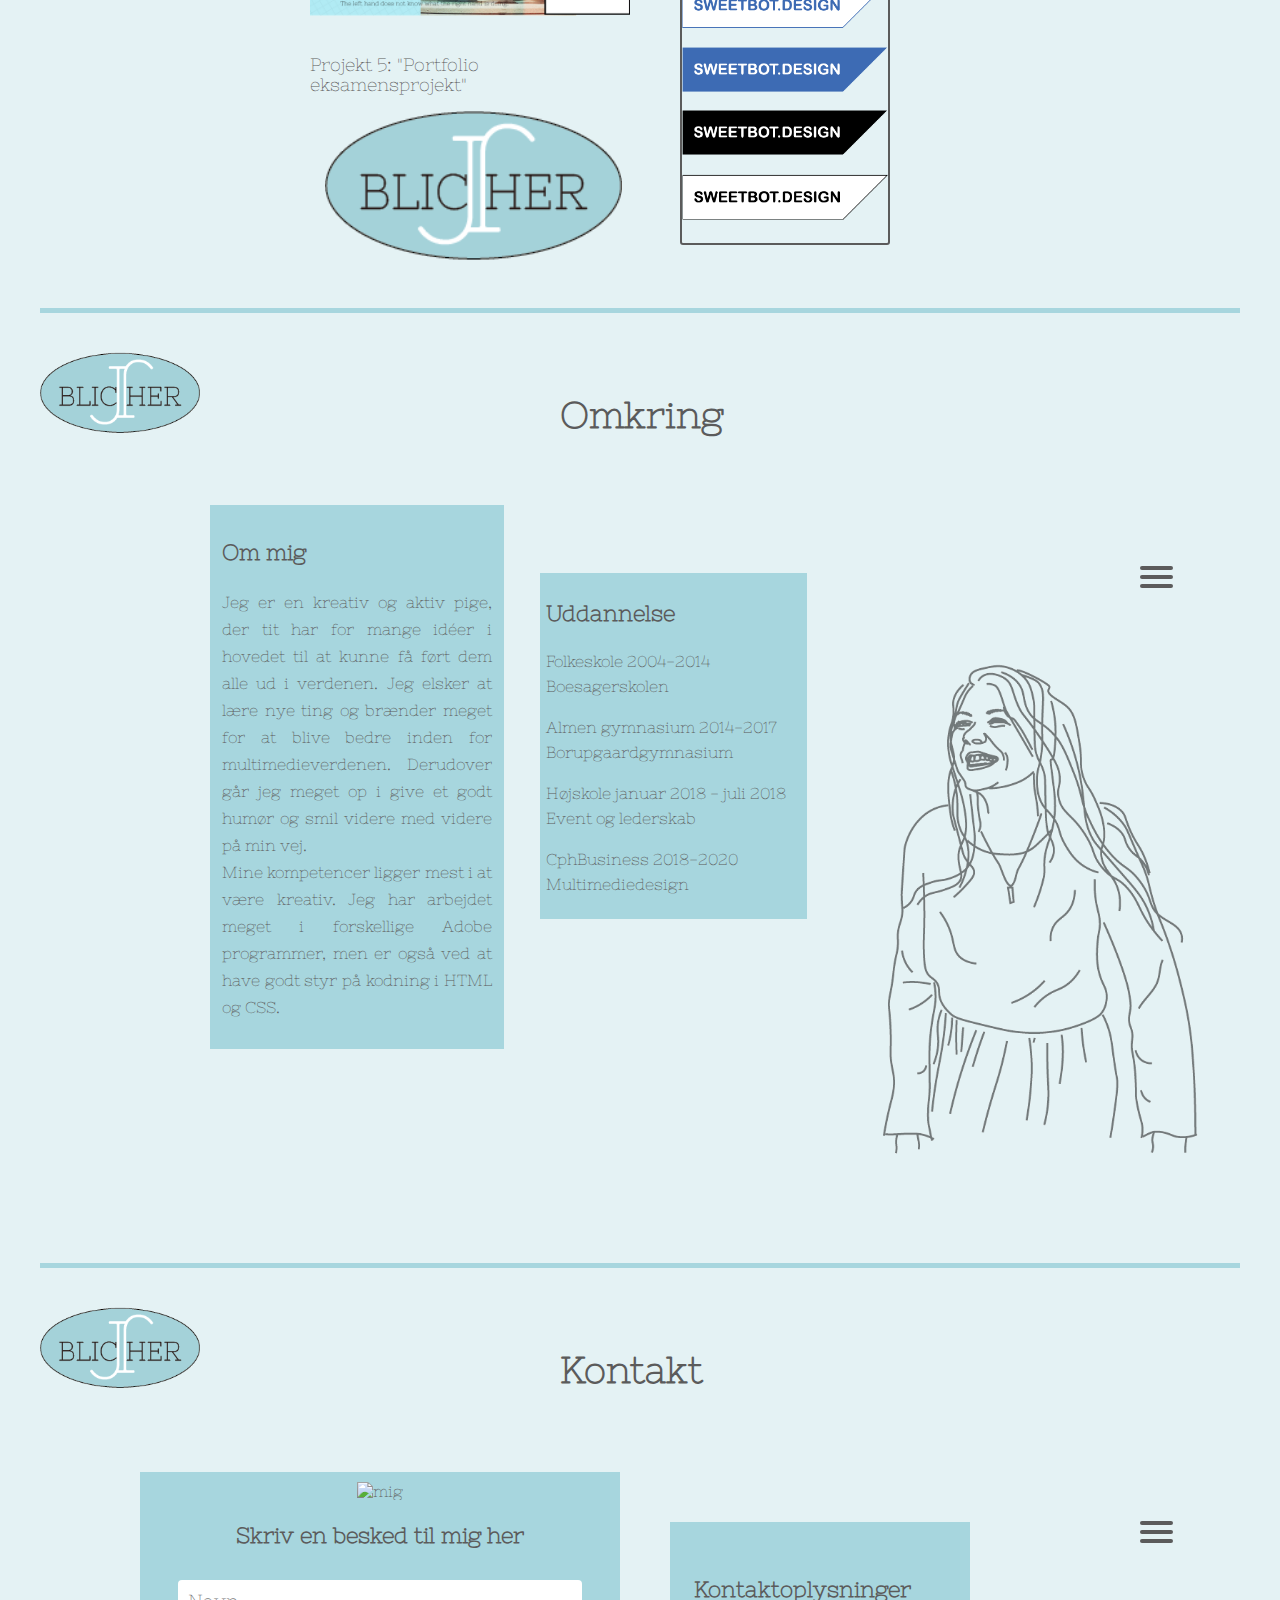
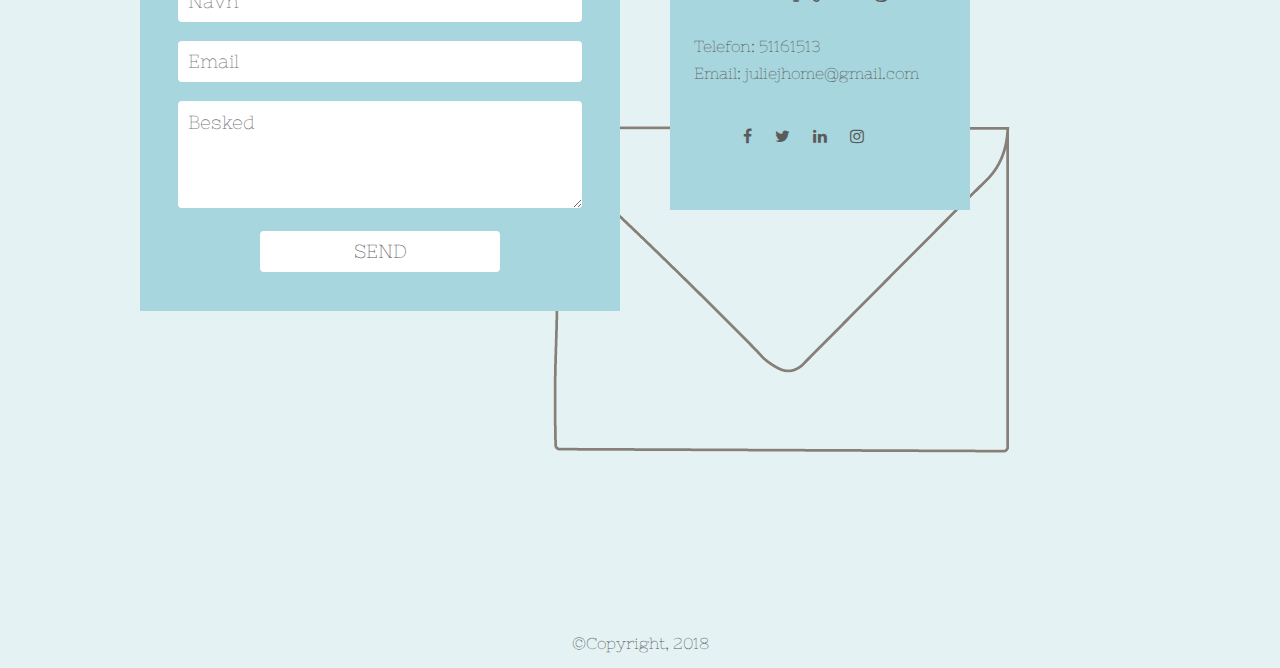
==== commit eb721261: "sidste upload" ====
--- a/index.html
+++ b/index.html
@@ -94,7 +94,7 @@
 			<div class="large-1-3 medium-1-2 small-1-1">
           <div class="large-1-2 medium-1-2 small-1-1 flow3"> <a href="pages/byg_en_app2.html"> <p>Projekt 3: "Byg en app"</p> <img src="images1/1x/1x/ikoner2.png" width="406" height="700" alt="flow3"/>
             </a> </div>
-          <div class="large-1-2 medium-1-2 small-1-1 flow4"> <a href="pages/sweetbot2.html">  <p>Projekt 4: "Sweetbot design"</p><img src="images1/1x/1x/sweetbot2.png" width="434" height="700" alt="flow4"/>
+          <div class="large-1-2 medium-1-2 small-1-1 flow4"> <a href="pages/sweetbot2.html">  <p>Projekt 4: "Sweetbot design"</p><img src="images1/1x/1x/sweetbot3.png" width="434" height="700" alt="flow4"/>
            
             </a> </div>
 			</div>
